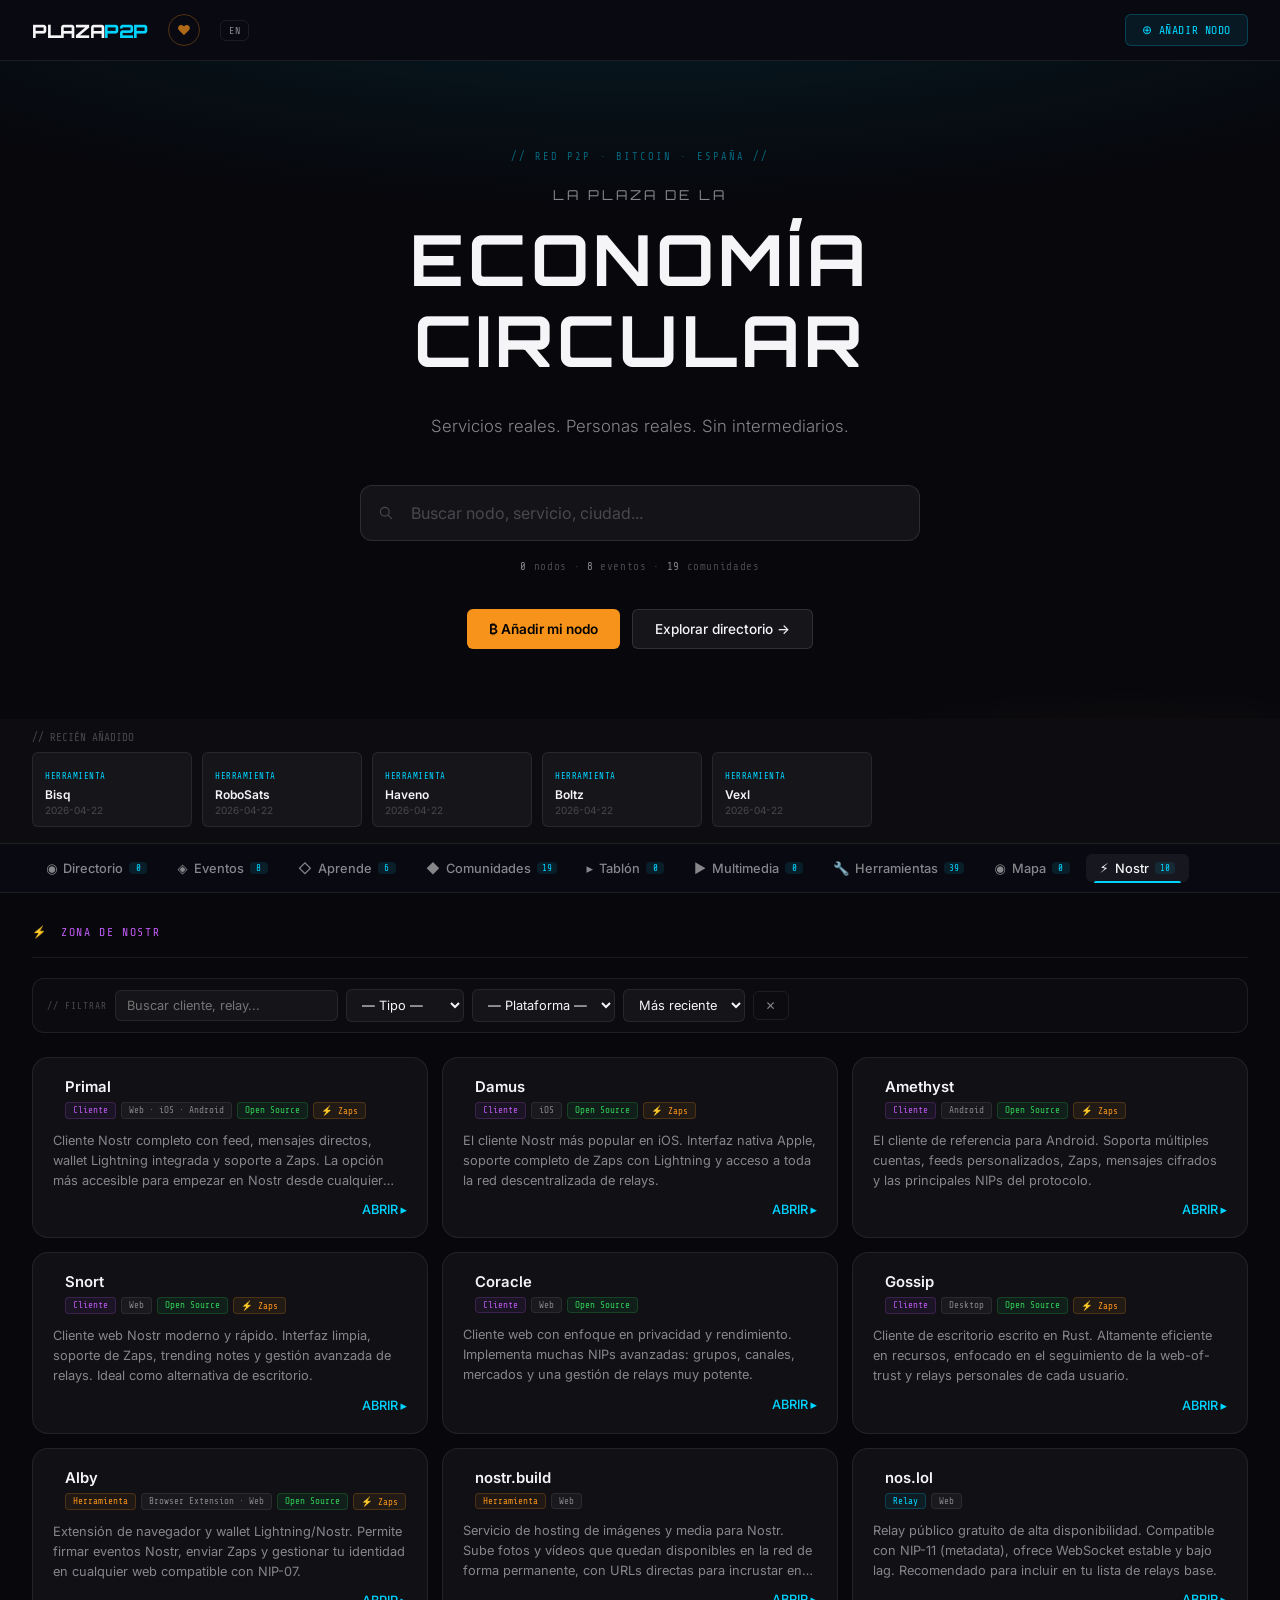
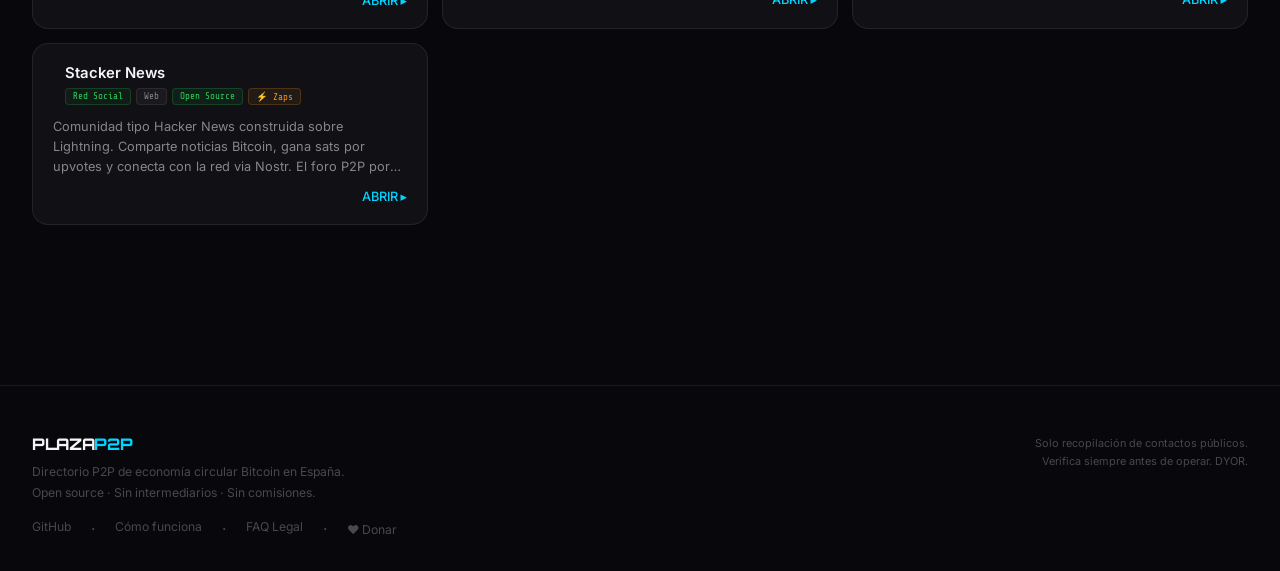
==== index.html @ 878a332d "Initial commit" ====
﻿<!DOCTYPE html>
<html lang="es">
<head>
  <meta charset="UTF-8">
  <meta name="viewport" content="width=device-width, initial-scale=1.0">
  <title>PlazaP2P — Directorio de Economía Circular Bitcoin</title>
  <meta name="description" content="PlazaP2P: directorio P2P de negocios, servicios y comunidades que practican economía circular con Bitcoin. España. Sin intermediarios, sin comisiones.">
  <meta property="og:title" content="PlazaP2P — Economía Circular Bitcoin">
  <meta property="og:description" content="Directorio P2P de servicios y negocios que aceptan Bitcoin. Únete a la red.">
  <meta name="theme-color" content="#00d4ff">
  <link rel="preconnect" href="https://fonts.googleapis.com">
  <link rel="preconnect" href="https://fonts.gstatic.com" crossorigin>
  <link href="https://fonts.googleapis.com/css2?family=Orbitron:wght@400;700;800&family=Inter:ital,wght@0,300;0,400;0,500;0,600;1,400&family=Share+Tech+Mono&display=swap" rel="stylesheet">
  <link rel="stylesheet" href="css/style.css">
  <link rel="alternate" type="application/rss+xml" title="PlazaP2P RSS" href="/feed.xml">
  <link rel="stylesheet" href="https://unpkg.com/leaflet@1.9.4/dist/leaflet.css" integrity="sha256-p4NxAoJBhIIN+hmNHrzRCf9tD/miZyoHS5obTRR9BMY=" crossorigin="">
</head>
<body>

<!-- ══ HEADER ══════════════════════════════════════════════ -->
<header>
  <div class="header-inner">
    <div class="logo-block">
      <div class="logo-title">PLAZA<span class="accent">P2P</span></div>
      <div class="logo-sub">Economía Circular · Bitcoin · Sin Intermediarios</div>
    </div>
    <button class="btn-donar" onclick="openDonarModal()" title="Apoyar el proyecto">♥</button>
    <button class="btn-lang" id="lang-toggle" onclick="toggleLang()" title="Cambiar idioma / Switch language">EN</button>
    <a class="btn-alta" style="margin-left:auto"
       href="submit.html"
       target="_blank" rel="noopener">
      <span data-i18n="btn.addnode">⊕ AÑADIR NODO</span>
    </a>
  </div>
</header>

<!-- ══ HERO ════════════════════════════════════════════════ -->
<div class="hero-wrap">
  <div class="hero">
    <div class="hero-eyebrow" data-i18n="hero.eyebrow">// RED P2P · BITCOIN · ESPAÑA //</div>
    <h1 class="hero-title">
      <span class="hero-lead" data-i18n="hero.lead">La plaza de la</span>
      <span class="hero-main" data-i18n="hero.main">economía circular</span>
    </h1>
    <p class="hero-sub" data-i18n="hero.sub">
      Servicios reales. Personas reales. Sin intermediarios.
    </p>

    <div class="hero-search-wrap">
      <svg class="hero-search-icon" viewBox="0 0 20 20" fill="none" xmlns="http://www.w3.org/2000/svg">
        <circle cx="8.5" cy="8.5" r="5.5" stroke="currentColor" stroke-width="1.5"/>
        <path d="M13 13L17 17" stroke="currentColor" stroke-width="1.5" stroke-linecap="round"/>
      </svg>
      <input
        id="hero-search"
        class="hero-search"
        type="text"
        placeholder="Buscar nodo, servicio, ciudad..."
        autocomplete="off"
      >
    </div>

    <div class="hero-stats" id="hero-stats">
      <span class="hs-val" id="stat-nodos">—</span> nodos ·
      <span class="hs-val" id="stat-eventos">—</span> eventos ·
      <span class="hs-val" id="stat-paises">—</span> comunidades
    </div>

    <div class="hero-actions">
      <a class="btn-primary"
         href="submit.html"
         target="_blank" rel="noopener">
        ₿ Añadir mi nodo
      </a>
      <button class="btn-secondary" onclick="scrollToNav()">
        Explorar directorio →
      </button>
    </div>
  </div>
</div>

<!-- ══ DESTACADOS STRIP ═══════════════════════════════════ -->
<div class="destacados-strip" id="destacados-strip" style="display:none">
  <div class="container">
    <div class="destacados-label">★ SELECCIÓN DEL MANTENEDOR</div>
    <div class="destacados-row" id="destacados-row"></div>
  </div>
</div>

<!-- ══ RECIÉN AÑADIDO ════════════════════════════════════ -->
<div class="recientes-strip" id="recientes-strip" style="display:none">
  <div class="container">
    <div class="recientes-label">// RECIÉN AÑADIDO</div>
    <div class="recientes-row" id="recientes-row"></div>
  </div>
</div>

<!-- ══ NAV ═════════════════════════════════════════════════ -->
<nav class="main-nav" id="main-nav">
  <div class="nav-inner">
    <button class="nav-tab active" data-tab="directorio">
      <span class="tab-icon">◉</span><span data-i18n="nav.directorio">Directorio</span>
      <span class="tab-count" data-count-for="directorio">0</span>
    </button>
    <button class="nav-tab" data-tab="eventos">
      <span class="tab-icon">◈</span><span data-i18n="nav.eventos">Eventos</span>
      <span class="tab-count" data-count-for="eventos">0</span>
    </button>
    <button class="nav-tab" data-tab="aprende">
      <span class="tab-icon">◇</span><span data-i18n="nav.aprende">Aprende</span>
      <span class="tab-count" data-count-for="aprende">0</span>
    </button>
    <button class="nav-tab" data-tab="comunidades">
      <span class="tab-icon">◆</span><span data-i18n="nav.comunidades">Comunidades</span>
      <span class="tab-count" data-count-for="comunidades">0</span>
    </button>
    <button class="nav-tab" data-tab="anuncios">
      <span class="tab-icon">▸</span><span data-i18n="nav.anuncios">Tablón</span>
      <span class="tab-count" data-count-for="anuncios">0</span>
    </button>
    <button class="nav-tab" data-tab="multimedia">
      <span class="tab-icon">▶</span><span data-i18n="nav.multimedia">Multimedia</span>
      <span class="tab-count" data-count-for="multimedia">0</span>
    </button>
    <button class="nav-tab" data-tab="herramientas">
      <span class="tab-icon">🔧</span><span data-i18n="nav.herramientas">Herramientas</span>
      <span class="tab-count" data-count-for="herramientas">0</span>
    </button>
    <button class="nav-tab" data-tab="mapa">
      <span class="tab-icon">◉</span><span data-i18n="nav.mapa">Mapa</span>
      <span class="tab-count" data-count-for="mapa">0</span>
    </button>
    <button class="nav-tab" data-tab="nostr">
      <span class="tab-icon">⚡</span><span data-i18n="nav.nostr">Nostr</span>
      <span class="tab-count" data-count-for="nostr">0</span>
    </button>
  </div>
</nav>

<!-- ══ MAIN ═════════════════════════════════════════════════ -->
<main class="container">

  <!-- ─── DIRECTORIO ─── -->
  <div class="section-panel active" id="panel-directorio">
    <div class="section-header">
      <h2 class="section-title text-cyan"><span class="icon">◉</span> Directorio de Nodos</h2>
      <a class="btn-alta" href="submit.html" target="_blank" rel="noopener">⊕ AÑADIR NODO</a>
    </div>
    <div class="filters-bar">
      <span class="filter-label">// FILTRAR</span>
      <input class="filter-input" data-filter="search" type="text" placeholder="Buscar por nombre, servicio, tag...">
      <select class="filter-select" data-filter="pais">
        <option value="">— País —</option>
        <option>España</option><option>México</option><option>Argentina</option>
        <option>Colombia</option><option>Venezuela</option><option>Chile</option>
        <option value="online">Solo Online</option>
      </select>
      <select class="filter-select" data-filter="categoria">
        <option value="">— Categoría —</option>
        <option value="tech">Tech</option><option value="diseño">Diseño</option>
        <option value="legal">Legal</option><option value="salud">Salud</option>
        <option value="educacion">Educación</option><option value="alimentacion">Alimentación</option>
        <option value="arte">Arte</option><option value="finanzas">Finanzas</option>
        <option value="construccion">Construcción</option><option value="logistica">Logística</option>
        <option value="hosteleria">Hostelería</option><option value="marketing">Marketing</option>
      </select>
      <select class="filter-select" data-filter="tipo">
        <option value="">— Tipo —</option>
        <option value="ofrezco">Ofrezco</option>
        <option value="busco">Busco</option>
        <option value="ambos">Ambos</option>
      </select>
      <select class="filter-select" data-filter="crypto">
        <option value="">— Forma de pago —</option>
        <option value="bitcoin">Bitcoin</option><option value="lightning">Lightning</option>
        <option value="ethereum">Ethereum</option><option value="usdt">USDT</option>
        <option value="monero">Monero</option><option value="trueque">Trueque</option>
      </select>
      <select class="filter-select" data-filter="nostr">
        <option value="">— Nostr —</option>
        <option value="si">Solo con Nostr</option>
      </select>
      <select class="filter-select" data-filter="orden">
        <option value="reciente">Más reciente</option>
        <option value="az">A → Z</option>
        <option value="za">Z → A</option>
      </select>
      <button class="btn-clear-filters">✕</button>
    </div>
    <div class="cards-grid" id="nodos-grid"></div>
  </div>

  <!-- ─── EVENTOS ─── -->
  <div class="section-panel" id="panel-eventos">
    <div class="section-header">
      <h2 class="section-title text-magenta"><span class="icon">📅</span> Eventos</h2>
      <a class="btn-alta" href="submit.html" target="_blank" rel="noopener">⊕ PUBLICAR EVENTO</a>
    </div>
    <div class="filters-bar">
      <span class="filter-label">// FILTRAR</span>
      <input class="filter-input" data-filter="search" type="text" placeholder="Buscar evento...">
      <select class="filter-select" data-filter="pais">
        <option value="">— País —</option>
        <option>España</option><option>México</option><option>Argentina</option>
        <option value="internacional">Internacional</option><option value="online">Online</option>
      </select>
      <select class="filter-select" data-filter="tipo">
        <option value="">— Tipo —</option>
        <option value="meetup">Meetup</option><option value="taller">Taller</option>
        <option value="conferencia">Conferencia</option><option value="hackathon">Hackathon</option>
        <option value="online">Online</option>
      </select>
      <select class="filter-select" data-filter="orden">
        <option value="reciente">Más reciente</option>
        <option value="az">A → Z</option>
        <option value="za">Z → A</option>
      </select>
      <button class="btn-clear-filters">✕</button>
    </div>
    <div class="cards-grid" id="eventos-grid"></div>
  </div>

  <!-- ─── APRENDE ─── -->
  <div class="section-panel" id="panel-aprende">
    <div class="section-header">
      <h2 class="section-title text-yellow"><span class="icon">📚</span> Zona de Aprendizaje</h2>
      <a class="btn-alta" href="submit.html" target="_blank" rel="noopener">⊕ PROPONER RECURSO</a>
    </div>
    <div class="filters-bar">
      <span class="filter-label">// FILTRAR</span>
      <input class="filter-input" data-filter="search" type="text" placeholder="Buscar guía o recurso...">
      <select class="filter-select" data-filter="nivel">
        <option value="">— Nivel —</option>
        <option value="principiante">Principiante</option>
        <option value="intermedio">Intermedio</option>
        <option value="avanzado">Avanzado</option>
      </select>
      <select class="filter-select" data-filter="categoria">
        <option value="">— Categoría —</option>
        <option value="bitcoin — fundamentos">Bitcoin · Fundamentos</option>
        <option value="bitcoin — técnico">Bitcoin · Técnico</option>
        <option value="economia circular">Economía circular</option>
        <option value="privacidad">Privacidad</option>
        <option value="economía">Economía</option>
        <option value="legal">Legal / Fiscal</option>
        <option value="herramientas">Herramientas</option>
      </select>
      <select class="filter-select" data-filter="idioma">
        <option value="">— Idioma —</option>
        <option value="español">Español</option>
        <option value="english">English</option>
      </select>
      <select class="filter-select" data-filter="orden">
        <option value="reciente">Más reciente</option>
        <option value="az">A → Z</option>
        <option value="za">Z → A</option>
      </select>
      <button class="btn-clear-filters">✕</button>
    </div>
    <div class="cards-grid" id="guias-grid"></div>
  </div>

  <!-- ─── COMUNIDADES ─── -->
  <div class="section-panel" id="panel-comunidades">
    <div class="section-header">
      <h2 class="section-title text-green"><span class="icon">🤝</span> Comunidades Colaboradoras</h2>
      <a class="btn-alta" href="submit.html" target="_blank" rel="noopener">⊕ AÑADIR COMUNIDAD</a>
    </div>
    <div class="filters-bar">
      <span class="filter-label">// FILTRAR</span>
      <input class="filter-input" data-filter="search" type="text" placeholder="Buscar comunidad...">
      <select class="filter-select" data-filter="pais">
        <option value="">— País —</option>
        <option>España</option><option>México</option><option>Argentina</option>
        <option value="latinoamérica">Latinoamérica</option>
        <option value="internacional">Internacional</option>
      </select>
      <select class="filter-select" data-filter="plataforma">
        <option value="">— Plataforma —</option>
        <option>Telegram</option><option>Discord</option>
        <option>Nostr</option><option>Matrix</option><option value="web">Web</option>
      </select>
      <select class="filter-select" data-filter="orden">
        <option value="reciente">Más reciente</option>
        <option value="az">A → Z</option>
        <option value="za">Z → A</option>
      </select>
      <button class="btn-clear-filters">✕</button>
    </div>
    <div class="cards-grid" id="comunidades-grid"></div>
  </div>

  <!-- ─── ANUNCIOS ─── -->
  <div class="section-panel" id="panel-anuncios">
    <div class="section-header">
      <h2 class="section-title" style="color:var(--orange)"><span class="icon">📢</span> Tablón de Anuncios</h2>
      <a class="btn-alta" href="submit.html" target="_blank" rel="noopener">⊕ PUBLICAR ANUNCIO</a>
    </div>
    <div class="filters-bar">
      <span class="filter-label">// FILTRAR</span>
      <input class="filter-input" data-filter="search" type="text" placeholder="Buscar anuncio...">
      <select class="filter-select" data-filter="tipo">
        <option value="">— Tipo —</option>
        <option value="busco colaborador">Busco colaborador</option>
        <option value="ofrezco trabajo">Ofrezco trabajo</option>
        <option value="vendo">Vendo</option><option value="compro">Compro</option>
        <option value="intercambio">Intercambio</option>
        <option value="donación">Donación</option>
      </select>
      <select class="filter-select" data-filter="orden">
        <option value="reciente">Más reciente</option>
        <option value="az">A → Z</option>
        <option value="za">Z → A</option>
      </select>
      <button class="btn-clear-filters">✕</button>
    </div>
    <div class="cards-grid" id="anuncios-grid"></div>
  </div>

  <!-- ─── MULTIMEDIA ─── -->
  <div class="section-panel" id="panel-multimedia">
    <div class="section-header">
      <h2 class="section-title text-magenta"><span class="icon">▶</span> Multimedia</h2>
      <a class="btn-alta" href="submit.html" target="_blank" rel="noopener">⊕ AÑADIR</a>
    </div>
    <div class="filters-bar">
      <span class="filter-label">// FILTRAR</span>
      <input class="filter-input" data-filter="search" type="text" placeholder="Buscar canal, podcast...">
      <select class="filter-select" data-filter="tipo">
        <option value="">— Tipo —</option>
        <option value="youtube">YouTube</option>
        <option value="podcast">Podcast</option>
        <option value="newsletter">Newsletter</option>
        <option value="blog">Blog</option>
        <option value="livestream">Livestream</option>
      </select>
      <select class="filter-select" data-filter="idioma">
        <option value="">— Idioma —</option>
        <option value="español">Español</option>
        <option value="english">English</option>
      </select>
      <select class="filter-select" data-filter="orden">
        <option value="reciente">Más reciente</option>
        <option value="az">A → Z</option>
        <option value="za">Z → A</option>
      </select>
      <button class="btn-clear-filters">✕</button>
    </div>
    <div class="cards-grid" id="multimedia-grid"></div>
  </div>

  <!-- ─── HERRAMIENTAS ─── -->
  <div class="section-panel" id="panel-herramientas">
    <div class="section-header">
      <h2 class="section-title text-cyan"><span class="icon">🔧</span> Herramientas</h2>
      <a class="btn-alta" href="submit.html" target="_blank" rel="noopener">⊕ AÑADIR</a>
    </div>
    <div class="filters-bar">
      <span class="filter-label">// FILTRAR</span>
      <input class="filter-input" data-filter="search" type="text" placeholder="Buscar herramienta...">
      <select class="filter-select" data-filter="tipo">
        <option value="">— Categoría —</option>
        <option value="Exchange">Exchange</option>
        <option value="Aggregator">Aggregator</option>
        <option value="P2P">P2P</option>
        <option value="Indie exchange">Indie Exchange</option>
        <option value="DEX">DEX</option>
        <option value="ATM">ATM</option>
        <option value="Marketplace">Marketplace</option>
        <option value="Shopping">Shopping</option>
        <option value="Tool">Tool</option>
        <option value="OS &amp; Live USB">OS &amp; Live USB</option>
        <option value="Encryption">Encryption</option>
        <option value="Browser">Browser</option>
        <option value="Password Manager">Password Manager</option>
        <option value="Messaging">Messaging</option>
        <option value="VPN">VPN</option>
        <option value="Hosting">Hosting</option>
        <option value="VPS">VPS</option>
        <option value="Domains">Domains</option>
        <option value="Email">Email</option>
        <option value="Email alias">Email Alias</option>
        <option value="SMS">SMS</option>
        <option value="e-SIM">e-SIM</option>
        <option value="Cards">Cards</option>
        <option value="Gift cards">Gift Cards</option>
        <option value="AI">AI</option>
        <option value="Proxy store">Proxy Store</option>
        <option value="Utilities">Utilities</option>
        <option value="Other services">Other Services</option>
      </select>
      <select class="filter-select" data-filter="orden">
        <option value="az">A → Z</option>
        <option value="reciente">Más reciente</option>
      </select>
      <button class="btn-clear-filters">✕</button>
    </div>
    <div id="herramientas-grid"></div>
  </div>

  <!-- ─── NOSTR ─── -->
  <div class="section-panel" id="panel-nostr">
    <div class="section-header">
      <h2 class="section-title" style="color:#bf5af2"><span class="icon">⚡</span> Zona de Nostr</h2>
    </div>
    <div class="filters-bar">
      <span class="filter-label">// FILTRAR</span>
      <input class="filter-input" data-filter="search" type="text" placeholder="Buscar cliente, relay...">
      <select class="filter-select" data-filter="tipo">
        <option value="">— Tipo —</option>
        <option value="cliente">Cliente</option>
        <option value="relay">Relay</option>
        <option value="herramienta">Herramienta</option>
        <option value="red social">Red Social</option>
      </select>
      <select class="filter-select" data-filter="plataforma">
        <option value="">— Plataforma —</option>
        <option value="web">Web</option>
        <option value="ios">iOS</option>
        <option value="android">Android</option>
        <option value="desktop">Desktop</option>
        <option value="extension">Extension</option>
      </select>
      <select class="filter-select" data-filter="orden">
        <option value="reciente">Más reciente</option>
        <option value="az">A → Z</option>
      </select>
      <button class="btn-clear-filters">✕</button>
    </div>
    <div class="cards-grid" id="nostr-grid"></div>
  </div>

  <!-- ─── MAPA ─── -->
  <div class="section-panel" id="panel-mapa">
    <div class="section-header">
      <h2 class="section-title text-cyan"><span class="icon">◉</span> Mapa de Nodos</h2>
    </div>
    <div id="mapa-leaflet" style="height:480px;border:1px solid var(--border);border-radius:6px"></div>
    <p style="font-size:11px;color:var(--t-3);margin-top:8px">Solo se muestran nodos con ciudad reconocida · © OpenStreetMap contributors</p>
  </div>

  <!-- ─── CÓMO UNIRSE ─── -->
  <div class="section-panel" id="panel-como">
    <div class="section-header">
      <h2 class="section-title text-cyan"><span class="icon">⊕</span> Cómo unirse al directorio</h2>
    </div>

    <div class="how-section">
      <div class="steps-grid">
        <div class="step-item">
          <div class="step-num">01</div>
          <div class="step-title">Elige tu plantilla</div>
          <p class="step-desc">Tenemos plantillas para negocios, eventos, guías, comunidades y anuncios. Cada una con los campos exactos que necesitas.</p>
        </div>
        <div class="step-item">
          <div class="step-num">02</div>
          <div class="step-title">Rellena el Issue</div>
          <p class="step-desc">GitHub muestra el formulario visual. No necesitas saber programar. Solo rellena los campos y envía. Necesitas cuenta GitHub (gratis).</p>
        </div>
        <div class="step-item">
          <div class="step-num">03</div>
          <div class="step-title">Revisión humana</div>
          <p class="step-desc">Un maintainer verifica que la información es correcta y no contiene contenido prohibido. El proceso dura 24-48 horas.</p>
        </div>
        <div class="step-item">
          <div class="step-num">04</div>
          <div class="step-title">Publicado automáticamente</div>
          <p class="step-desc">Al aprobar, un robot actualiza el directorio sin intervención manual. Tu nodo aparece en segundos y recibes confirmación.</p>
        </div>
      </div>

      <div class="action-row">
        <a class="btn-primary" href="submit.html" target="_blank" rel="noopener">◉ AÑADIR NEGOCIO / SERVICIO</a>
        <a class="btn-secondary" href="submit.html" target="_blank" rel="noopener">📅 PUBLICAR EVENTO</a>
        <a class="btn-secondary" href="submit.html" target="_blank" rel="noopener">📚 PROPONER GUÍA</a>
        <a class="btn-secondary" href="submit.html" target="_blank" rel="noopener">🤝 AÑADIR COMUNIDAD</a>
        <a class="btn-secondary" href="submit.html" target="_blank" rel="noopener">📢 PUBLICAR ANUNCIO</a>
      </div>
    </div>

    <!-- Actualizar / eliminar -->
    <div class="info-box" style="margin-top:20px">
      <div class="info-box-title">¿Quieres actualizar o eliminar tu nodo?</div>
      <p>Abre un Issue con el título <code>[ACTUALIZAR] Tu nombre</code> o <code>[ELIMINAR] Tu nombre</code> indicando qué cambios quieres hacer. El maintainer lo procesa en 24-48h.</p>
    </div>
  </div>

  <!-- ─── FAQ LEGAL ─── -->
  <div class="section-panel" id="panel-faq">
    <div class="section-header">
      <h2 class="section-title text-magenta"><span class="icon">⁉</span> Preguntas Frecuentes y Aviso Legal</h2>
    </div>

    <!-- AVISO DESTACADO -->
    <div class="legal-banner">
      <div class="legal-banner-icon">⚠</div>
      <div>
        <strong>PlazaP2P es únicamente un directorio de contactos.</strong><br>
        No somos intermediarios, no gestionamos pagos, no verificamos identidades y no garantizamos ninguna transacción. Cualquier acuerdo entre partes es responsabilidad exclusiva de dichas partes.
      </div>
    </div>

    <div class="faq-grid">

      <!-- BLOQUE: Qué es -->
      <div class="faq-block">
        <div class="faq-block-title text-cyan">// ¿QUÉ ES PLAZAP2P?</div>

        <div class="faq-item">
          <div class="faq-q">¿Qué es PlazaP2P?</div>
          <div class="faq-a">PlazaP2P es un directorio público de personas, negocios y servicios que practican la economía circular con Bitcoin. Funciona como unas "páginas amarillas" descentralizadas: conecta a quienes aceptan Bitcoin, Lightning Network o hacen trueque directo.</div>
        </div>

        <div class="faq-item">
          <div class="faq-q">¿Es una empresa o plataforma de pagos?</div>
          <div class="faq-a">No. PlazaP2P no es una empresa, no procesa pagos, no custodia fondos, no actúa como intermediario y no tiene personalidad jurídica. Es un archivo de datos públicos alojado en GitHub Pages. No existe relación comercial entre PlazaP2P y los listados del directorio.</div>
        </div>

        <div class="faq-item">
          <div class="faq-q">¿Quién mantiene el proyecto?</div>
          <div class="faq-a">PlazaP2P es un proyecto open source sin propietario personal. El código y los datos son públicos, alojados en GitHub y auditables por cualquiera. Cualquier persona puede contribuir mediante Pull Request.</div>
        </div>

        <div class="faq-item">
          <div class="faq-q">¿Es gratuito?</div>
          <div class="faq-a">Sí, completamente gratuito. Ni el directorio cobra comisión ni cuota. Los costes de hosting son cero (GitHub Pages). No hay modelo de negocio ni publicidad. El proyecto se sostiene por voluntad de la comunidad. Se aceptan donaciones en Bitcoin/Lightning voluntarias.</div>
        </div>
      </div>

      <!-- BLOQUE: Contenido prohibido -->
      <div class="faq-block">
        <div class="faq-block-title" style="color:var(--magenta)">// CONTENIDO PROHIBIDO</div>

        <div class="faq-item">
          <div class="faq-q">¿Qué tipo de contenido no se permite?</div>
          <div class="faq-a">
            Se rechazará y eliminará cualquier listado que incluya o promueva:
            <ul class="faq-list">
              <li>Actividades ilegales de cualquier tipo (tráfico de sustancias, armas, personas, etc.)</li>
              <li>Estafas, esquemas Ponzi o promesas de rentabilidad garantizada</li>
              <li>Contenido sexual, violento o que afecte a menores</li>
              <li>Suplantación de identidad o datos falsos deliberados</li>
              <li>Spam, publicidad encubierta o entradas duplicadas masivas</li>
              <li>Cualquier actividad contraria a la legislación vigente en el país del listado</li>
              <li>Servicios de mezclado (mixing) o lavado de activos</li>
              <li>Mercados negros o actividades en la dark web</li>
            </ul>
            Los infractores serán bloqueados permanentemente y el Issue reportado a GitHub.
          </div>
        </div>

        <div class="faq-item">
          <div class="faq-q">¿Está prohibido el trading o la inversión?</div>
          <div class="faq-a">No está prohibido listar servicios legales de consultoría financiera o de trading, siempre que el proveedor cumpla la normativa aplicable en su jurisdicción. PlazaP2P no valida licencias ni habilitaciones profesionales. El usuario debe verificar por su cuenta.</div>
        </div>

        <div class="faq-item">
          <div class="faq-q">¿Se permiten exchanges o servicios de compra-venta de Bitcoin?</div>
          <div class="faq-a">Se permiten exchanges P2P (persona a persona) legales. No se permiten servicios que operen deliberadamente para eludir controles regulatorios. El maintainer evalúa caso a caso.</div>
        </div>
      </div>

      <!-- BLOQUE: Responsabilidad -->
      <div class="faq-block">
        <div class="faq-block-title" style="color:var(--yellow)">// EXCLUSIÓN DE RESPONSABILIDAD</div>

        <div class="faq-item">
          <div class="faq-q">¿PlazaP2P garantiza los servicios listados?</div>
          <div class="faq-a"><strong>No.</strong> PlazaP2P es exclusivamente un directorio de contactos. No verificamos la identidad de los listados, no comprobamos licencias profesionales, no auditamos la calidad de los servicios y no intervenimos en ningún acuerdo o transacción entre partes. Haz siempre tu propia investigación antes de contratar cualquier servicio (DYOR).</div>
        </div>

        <div class="faq-item">
          <div class="faq-q">¿Qué hago si me estafan a través de un contacto del directorio?</div>
          <div class="faq-a">PlazaP2P no tiene capacidad legal ni técnica para resolver disputas o recuperar fondos. Si has sido víctima de una estafa, debes contactar con las autoridades policiales de tu país. Puedes reportar el listado problemático abriendo un Issue con la etiqueta <code>[REPORTE]</code> para que sea eliminado del directorio.</div>
        </div>

        <div class="faq-item">
          <div class="faq-q">¿Los datos del directorio son verídicos?</div>
          <div class="faq-a">Los datos provienen de las propias personas o negocios que se han registrado. El maintainer hace una revisión básica de coherencia, pero no puede verificar en profundidad cada entrada. Cualquier información del directorio puede estar desactualizada o ser inexacta. Verifica siempre antes de hacer negocios.</div>
        </div>

        <div class="faq-item">
          <div class="faq-q">¿PlazaP2P es responsable del contenido de los sitios enlazados?</div>
          <div class="faq-a">No. Los enlaces a webs externas no implican ningún tipo de respaldo, verificación ni responsabilidad por parte de PlazaP2P. El contenido de esos sitios puede cambiar sin previo aviso.</div>
        </div>
      </div>

      <!-- BLOQUE: Seguridad en meetups -->
      <div class="faq-block">
        <div class="faq-block-title" style="color:var(--orange)">// SEGURIDAD EN MEETUPS Y EVENTOS</div>

        <div class="faq-item">
          <div class="faq-q">¿Es seguro asistir a los meetups del directorio?</div>
          <div class="faq-a">Los eventos listados son organizados por comunidades independientes. PlazaP2P no organiza ni avala ningún evento. Antes de asistir, <strong>verifica la reputación del organizador</strong>: historial en Telegram, actividad pública, referencias de otros asistentes. El principio fundamental es <em>Don't trust, verify</em>.</div>
        </div>

        <div class="faq-item">
          <div class="faq-q">¿Qué precauciones debo tomar en persona?</div>
          <div class="faq-a">
            Recomendaciones básicas de seguridad operacional (OpSec):
            <ul class="faq-list">
              <li><strong>No reveles cuántos BTC tienes</strong> — ni en meetups, ni en chats públicos del evento</li>
              <li><strong>Separa identidades</strong> — evita vincular tu perfil online con tu presencia física si valoras la privacidad</li>
              <li><strong>No compartas tu dirección</strong> ni ubicación habitual con desconocidos</li>
              <li><strong>Discreción en temas sensibles</strong> — carteras, montos, custodias</li>
              <li><strong>Confía en tus instintos</strong> — si algo no parece bien, no te quedes</li>
              <li>Informa a alguien de confianza si vas solo a un primer evento</li>
            </ul>
          </div>
        </div>

        <div class="faq-item">
          <div class="faq-q">¿Cómo funciona la "doble identidad" en encuentros F2F?</div>
          <div class="faq-a">
            En entornos Bitcoin es habitual y completamente legítimo usar un alias o seudónimo en los meetups, especialmente cuando no conoces a los organizadores o asistentes. Esto protege tu identidad real y reduce riesgos:
            <ul class="faq-list">
              <li>Usa un alias diferente al de tus redes sociales habituales</li>
              <li>Crea una cuenta de Telegram o Nostr exclusiva para eventos si lo consideras necesario</li>
              <li>No vinculen tu wallet pública con tu nombre real en conversaciones de grupo</li>
              <li>Puedes presentarte con un alias y construir reputación progresivamente a medida que conoces a la comunidad</li>
              <li>Si alguien te presiona para que reveles tu identidad real, es una señal de alerta</li>
            </ul>
            La privacidad no es desconfianza — es prudencia básica en cualquier entorno donde se habla de dinero.
          </div>
        </div>

        <div class="faq-item">
          <div class="faq-q">¿Qué riesgo tiene acudir a eventos de comunidades poco conocidas?</div>
          <div class="faq-a">
            Los eventos de comunidades nuevas o sin historial verificable tienen un nivel de riesgo mayor. Antes de asistir a un evento de reputación desconocida:
            <ul class="faq-list">
              <li>Busca referencias en Telegram, Twitter/X o Nostr sobre el organizador</li>
              <li>Comprueba si la comunidad tiene historial de eventos previos y opiniones de asistentes</li>
              <li>Desconfía de eventos que prometan rentabilidades, airdrops o "inversiones exclusivas"</li>
              <li>Los eventos legítimos no necesitan que lleves fondos, wallets desbloqueadas ni dispositivos con acceso a tus BTC</li>
              <li>Si el evento es de pago y la comunidad no tiene historial, investiga antes de pagar</li>
              <li>Valora ir acompañado la primera vez a un lugar desconocido</li>
            </ul>
            <strong>Infórmate bien antes de asistir. La comunidad Bitcoin española es amplia y generalmente de confianza — pero como en cualquier espacio, existe el oportunismo.</strong>
          </div>
        </div>

        <div class="faq-item">
          <div class="faq-q">¿Qué hago si detecto una amenaza o comportamiento sospechoso?</div>
          <div class="faq-a">Reporta el evento o comunidad abriendo un Issue con la etiqueta <code>[REPORTE]</code>. Si la amenaza es grave (extorsión, amenazas físicas), contacta directamente con las autoridades policiales. PlazaP2P eliminará cualquier listado reportado con evidencia de actividad maliciosa.</div>
        </div>

        <div class="faq-item">
          <div class="faq-q">¿PlazaP2P es responsable de lo que ocurra en los meetups?</div>
          <div class="faq-a"><strong>No.</strong> Los eventos son organizados de forma completamente independiente por las comunidades. PlazaP2P solo lista la información pública. Los autores, colaboradores y mantenedores del proyecto no se hacen responsables de ningún incidente derivado de la asistencia a eventos del directorio.</div>
        </div>
      </div>

      <!-- BLOQUE: Privacidad y datos -->
      <div class="faq-block">
        <div class="faq-block-title" style="color:var(--green)">// PRIVACIDAD Y DATOS</div>

        <div class="faq-item">
          <div class="faq-q">¿Qué datos se almacenan?</div>
          <div class="faq-a">Solo los datos que tú mismo proporcionas al rellenar el formulario de alta (Issue de GitHub). Estos datos son públicos en el repositorio de GitHub y en el directorio web. No almacenamos datos de navegación, cookies de seguimiento ni información personal adicional.</div>
        </div>

        <div class="faq-item">
          <div class="faq-q">¿Puedo eliminar mis datos?</div>
          <div class="faq-a">Sí. Abre un Issue con el título <code>[ELIMINAR] Tu nombre</code> desde la misma cuenta GitHub con la que te registraste, o incluye algún dato verificable. El maintainer eliminará tu entrada del JSON en 24-48h y los cambios se publicarán automáticamente.</div>
        </div>

        <div class="faq-item">
          <div class="faq-q">¿Usáis cookies o rastreadores?</div>
          <div class="faq-a">No. La web es 100% estática (HTML, CSS y JavaScript puro). No hay backend, no hay base de datos de usuarios, no hay cookies propias, no hay analytics de terceros. Los únicos datos que fluyen son los del repositorio público de GitHub.</div>
        </div>

        <div class="faq-item">
          <div class="faq-q">¿Cumple con el GDPR?</div>
          <div class="faq-a">Los datos que aparecen en el directorio son los que cada persona ha decidido hacer públicos voluntariamente. Al enviar tu información mediante el formulario de GitHub, aceptas que sea pública. Puedes solicitar la eliminación en cualquier momento como se indica arriba.</div>
        </div>
      </div>

      <!-- BLOQUE: Donaciones -->
      <div class="faq-block faq-block-donar">
        <div class="faq-block-title" style="color:var(--btc)">// ♥ APOYAR EL PROYECTO</div>

        <div class="faq-item">
          <div class="faq-q">¿Cómo puedo apoyar económicamente el proyecto?</div>
          <div class="faq-a">PlazaP2P es gratuito, sin publicidad y open source. Si te resulta útil, puedes apoyar su mantenimiento con una donación voluntaria en Bitcoin o Lightning Network. No hay mínimo ni obligación.</div>
        </div>

        <div class="donation-addresses" id="faq-donation-addresses">
          <!-- Populated by JS from data/mantenimiento.json -->
        </div>

        <button class="btn-donar-full" onclick="openDonarModal()">♥ Ver direcciones de donación</button>
      </div>

      <!-- BLOQUE: Uso y filosofía -->
      <div class="faq-block">
        <div class="faq-block-title text-cyan">// USO Y FILOSOFÍA</div>

        <div class="faq-item">
          <div class="faq-q">¿Por qué Bitcoin y economía circular?</div>
          <div class="faq-a">Bitcoin permite transacciones directas entre personas sin necesidad de bancos o intermediarios. PlazaP2P nace para facilitar una economía circular donde el valor fluye entre personas directamente, usando dinero soberano, resistente a la censura y sin fronteras.</div>
        </div>

        <div class="faq-item">
          <div class="faq-q">¿Puedo listar un servicio que también acepta euros?</div>
          <div class="faq-a">Sí. El directorio es para quien acepta Bitcoin o hace trueque, pero no excluye que también se acepten euros. Simplemente marca la opción correspondiente en el formulario.</div>
        </div>

        <div class="faq-item">
          <div class="faq-q">¿El proyecto es open source?</div>
          <div class="faq-a">Sí. Todo el código (HTML, CSS, JS, plantillas) es público en GitHub bajo licencia libre. Cualquiera puede hacer fork, mejorar el proyecto o montar su propia versión. Las contribuciones son bienvenidas mediante Pull Request.</div>
        </div>

        <div class="faq-item">
          <div class="faq-q">¿Cómo puedo apoyar el proyecto?</div>
          <div class="faq-a">
            <ul class="faq-list">
              <li>Añadiendo tu nodo o negocio al directorio</li>
              <li>Compartiendo el proyecto con personas afines</li>
              <li>Contribuyendo código o mejoras en GitHub</li>
              <li>Reportando entradas falsas o problemáticas</li>
              <li>Donando en Bitcoin / Lightning al mantenedor</li>
            </ul>
          </div>
        </div>
      </div>

    </div><!-- /faq-grid -->

    <!-- Disclaimer final -->
    <div class="legal-footer-box">
      <div class="legal-footer-title">AVISO LEGAL COMPLETO</div>
      <p>
        PlazaP2P es un directorio público de información proporcionada voluntariamente por terceros.
        Es una iniciativa comunitaria sin personalidad jurídica, sin ánimo de lucro y sin estructura empresarial.
        No es un intermediario financiero, no presta servicios de pago, no custodia activos digitales
        y no está sujeto a ningún tipo de regulación financiera.
      </p>
      <p style="margin-top:10px">
        Los autores, colaboradores, administradores, programadores y patrocinadores del proyecto
        <strong>no se hacen responsables</strong> de ningún daño directo, indirecto, incidental o consecuente
        derivado del uso del directorio, incluyendo pero no limitándose a: pérdidas económicas por transacciones
        con listados del directorio, incidentes derivados de la asistencia a eventos o meetups, revelación
        voluntaria de información personal por parte del usuario, o contenido desactualizado o inexacto.
      </p>
      <p style="margin-top:10px">
        El contenido del directorio puede contener errores, estar desactualizado o ser inexacto.
        <strong>Verifica siempre la información antes de realizar cualquier transacción. DYOR (Do Your Own Research).</strong>
        Ante cualquier duda sobre la legitimidad de un contacto, aplica el principio Bitcoin: <em>Don't trust, verify</em>.
      </p>
      <p style="margin-top:10px">
        Los datos personales que aparecen en el directorio han sido proporcionados y publicados voluntariamente
        por sus titulares. Cualquier persona puede solicitar la eliminación de sus datos abriendo un Issue
        con el título <code>[ELIMINAR]</code>. El proyecto no recopila cookies, no usa analytics y no vende datos.
      </p>
      <p style="margin-top:10px">
        El uso del directorio implica la aceptación de estos términos.
        Última actualización: Abril 2026.
      </p>
    </div>

  </div><!-- /panel-faq -->

</main>

<!-- ══ FOOTER ═══════════════════════════════════════════════ -->
<footer>
  <div class="footer-inner">
    <div>
      <div class="footer-logo">PLAZA<span>P2P</span></div>
      <div class="footer-text">
        Directorio P2P de economía circular Bitcoin en España.<br>
        Open source · Sin intermediarios · Sin comisiones.
      </div>
      <div class="footer-links">
        <a href="YOUR_GITHUB_REPO" target="_blank" rel="noopener">GitHub</a>
        <span class="sep">·</span>
        <a href="YOUR_GITHUB_REPO#cómo-funciona" target="_blank" rel="noopener">Cómo funciona</a>
        <span class="sep">·</span>
        <a href="YOUR_GITHUB_REPO#licencia" target="_blank" rel="noopener">FAQ Legal</a>
        <span class="sep">·</span>
        <button class="footer-btn-link" onclick="openDonarModal()">♥ Donar</button>
      </div>
    </div>
    <div class="footer-disclaimer">
      Solo recopilación de contactos públicos.<br>
      Verifica siempre antes de operar. DYOR.
    </div>
  </div>
</footer>

<!-- ══ MODAL ════════════════════════════════════════════════ -->
<div class="modal-overlay" id="modal-overlay">
  <div class="modal" id="modal-content"></div>
</div>

<!-- ══ MODAL DONAR ══════════════════════════════════════════ -->
<div class="modal-overlay" id="modal-donar-overlay" onclick="if(event.target===this)closeDonarModal()">
  <div class="modal modal-donar" id="modal-donar-content">
    <div class="modal-header">
      <span class="modal-title">♥ Apoyar PlazaP2P</span>
      <button class="modal-close" onclick="closeDonarModal()">✕</button>
    </div>
    <div class="modal-body">
      <p class="donar-mensaje" id="donar-mensaje"></p>

      <div class="donar-addresses" id="donar-addresses">
        <!-- Populated by JS -->
      </div>

      <p class="donar-gracias" id="donar-gracias"></p>
    </div>
  </div>
</div>

<script src="https://unpkg.com/leaflet@1.9.4/dist/leaflet.js" integrity="sha256-20nQCchB9co0qIjJZRGuk2/Z9VM+kNiyxNV/XN/WPeE=" crossorigin=""></script>
<script src="js/app.js"></script>
</body>
</html>
---- css/style.css ----
/* ============================================================
   PLAZAP2P — Premium Dark UI
   Minimal Dark · Bitcoin Native · One Accent
   ============================================================ */

/* ── Variables ─────────────────────────────────────────────── */
:root {
  --bg:        #07070c;
  --bg-2:      #0e0e17;
  --surface:   rgba(255,255,255,0.04);
  --surface-2: rgba(255,255,255,0.07);
  --border:    rgba(255,255,255,0.08);
  --border-act:rgba(0,212,255,0.35);

  --t-1: #f5f5f7;
  --t-2: #86868b;
  --t-3: #48484d;

  --accent:     #00d4ff;
  --accent-dim: #007a99;
  --btc:        #f7931a;

  --c-tech:   #00d4ff;
  --c-design: #bf5af2;
  --c-legal:  #ffd60a;
  --c-health: #30d158;
  --c-food:   #ff9f0a;
  --c-art:    #ff6b81;
  --c-fin:    #64d2ff;
  --c-other:  #86868b;

  --orange:  #ff9f0a;
  --magenta: #bf5af2;
  --yellow:  #ffd60a;
  --green:   #30d158;

  --font-head: 'Orbitron', sans-serif;
  --font-body: 'Inter', system-ui, sans-serif;
  --font-mono: 'Share Tech Mono', monospace;

  --r-sm: 6px;
  --r-md: 12px;
  --r-lg: 16px;
  --r-xl: 20px;

  --ease-spring: cubic-bezier(0.34, 1.56, 0.64, 1);
}

/* ── Reset ──────────────────────────────────────────────────── */
*, *::before, *::after { box-sizing: border-box; margin: 0; padding: 0; }
html { scroll-behavior: smooth; }
body {
  font-family: var(--font-body);
  background: var(--bg);
  color: var(--t-1);
  min-height: 100vh;
  -webkit-font-smoothing: antialiased;
  -moz-osx-font-smoothing: grayscale;
}
a { color: inherit; text-decoration: none; }
img { max-width: 100%; display: block; }
button { cursor: pointer; font-family: inherit; border: none; background: none; }
select, input, textarea { font-family: inherit; }

::-webkit-scrollbar { width: 5px; }
::-webkit-scrollbar-track { background: var(--bg); }
::-webkit-scrollbar-thumb { background: rgba(255,255,255,0.08); border-radius: 3px; }
::-webkit-scrollbar-thumb:hover { background: rgba(255,255,255,0.15); }

/* ── Layout ─────────────────────────────────────────────────── */
.container { max-width: 1280px; margin: 0 auto; padding: 0 32px; }

/* ── Header ─────────────────────────────────────────────────── */
header {
  position: sticky;
  top: 0;
  z-index: 100;
  background: rgba(10,10,18,0.97);
  border-bottom: 1px solid var(--border);
}
.header-inner {
  display: flex;
  align-items: center;
  gap: 20px;
  padding: 0 32px;
  height: 60px;
  max-width: 1280px;
  margin: 0 auto;
}
.logo-block { display: flex; align-items: center; gap: 8px; }
.logo-title {
  font-family: var(--font-head);
  font-size: 1.15rem;
  font-weight: 800;
  letter-spacing: -0.02em;
  color: var(--t-1);
  animation: glitch 12s infinite;
}
.logo-title .accent { color: var(--accent); }
.logo-sub { display: none; }

.header-stats {
  display: flex;
  gap: 24px;
  margin-left: auto;
}
.stat-item { text-align: center; }
.stat-num {
  display: block;
  font-family: var(--font-head);
  font-size: 0.95rem;
  font-weight: 700;
  color: var(--t-1);
}
.stat-label {
  font-family: var(--font-mono);
  font-size: 0.58rem;
  color: var(--t-3);
  letter-spacing: 0.06em;
  text-transform: uppercase;
}

/* ── Buttons ─────────────────────────────────────────────────── */
.btn-primary {
  display: inline-flex;
  align-items: center;
  gap: 8px;
  background: var(--btc);
  color: #000;
  border: none;
  border-radius: var(--r-sm);
  padding: 11px 22px;
  font: 600 0.85rem var(--font-body);
  cursor: pointer;
  transition: opacity 0.2s, transform 0.15s;
  white-space: nowrap;
}
.btn-primary:hover { opacity: 0.88; transform: scale(1.02); }

.btn-secondary {
  display: inline-flex;
  align-items: center;
  gap: 8px;
  background: rgba(255,255,255,0.06);
  border: 1px solid rgba(255,255,255,0.12);
  border-radius: var(--r-sm);
  padding: 11px 22px;
  color: var(--t-1);
  font: 500 0.85rem var(--font-body);
  cursor: pointer;
  transition: background 0.2s, border-color 0.2s;
}
.btn-secondary:hover { background: rgba(255,255,255,0.09); border-color: rgba(255,255,255,0.22); }

.btn-ghost {
  display: inline-flex;
  align-items: center;
  gap: 8px;
  background: transparent;
  border: 1px solid var(--border);
  border-radius: var(--r-sm);
  padding: 11px 22px;
  color: var(--t-2);
  font: 400 0.85rem var(--font-body);
  cursor: pointer;
  transition: color 0.2s, border-color 0.2s;
}
.btn-ghost:hover { color: var(--t-1); border-color: rgba(255,255,255,0.2); }

.btn-alta {
  display: inline-flex;
  align-items: center;
  gap: 6px;
  background: rgba(0,212,255,0.08);
  border: 1px solid rgba(0,212,255,0.22);
  border-radius: var(--r-sm);
  padding: 8px 16px;
  color: var(--accent);
  font: 500 0.72rem var(--font-mono);
  letter-spacing: 0.05em;
  cursor: pointer;
  transition: background 0.2s, border-color 0.2s;
  text-decoration: none;
}
.btn-alta:hover { background: rgba(0,212,255,0.14); border-color: rgba(0,212,255,0.42); }

.btn-link {
  display: inline-flex;
  align-items: center;
  gap: 6px;
  color: var(--accent);
  font: 500 0.8rem var(--font-body);
  cursor: pointer;
  transition: opacity 0.2s;
  text-decoration: none;
  background: none;
  border: none;
}
.btn-link:hover { opacity: 0.72; }

.btn-more {
  display: inline-flex;
  align-items: center;
  gap: 4px;
  background: rgba(255,255,255,0.04);
  border: 1px solid var(--border);
  border-radius: var(--r-sm);
  padding: 6px 12px;
  color: var(--t-2);
  font: 500 0.75rem var(--font-body);
  cursor: pointer;
  transition: background 0.2s, color 0.2s;
}
.btn-more:hover { background: rgba(255,255,255,0.08); color: var(--t-1); }

.btn-copy {
  background: transparent;
  border: none;
  color: var(--t-3);
  font-size: 0.7rem;
  cursor: pointer;
  padding: 2px 6px;
  border-radius: 4px;
  transition: color 0.2s;
}
.btn-copy:hover { color: var(--accent); }
.btn-copy.copied { color: var(--accent); }

.btn-clear-filters {
  background: transparent;
  border: 1px solid var(--border);
  border-radius: var(--r-sm);
  padding: 6px 12px;
  color: var(--t-2);
  font: 400 0.75rem var(--font-body);
  cursor: pointer;
  transition: all 0.2s;
}
.btn-clear-filters:hover { border-color: rgba(255,255,255,0.2); color: var(--t-1); }

.btn-share-modal {
  display: inline-flex;
  align-items: center;
  gap: 6px;
  background: rgba(255,255,255,0.05);
  border: 1px solid var(--border);
  border-radius: var(--r-sm);
  padding: 8px 16px;
  color: var(--t-2);
  font: 400 0.8rem var(--font-body);
  cursor: pointer;
  transition: all 0.2s;
}
.btn-share-modal:hover { background: rgba(255,255,255,0.08); color: var(--t-1); }

/* ── Hero ────────────────────────────────────────────────────── */
.hero-wrap {
  position: relative;
  overflow: hidden;
  isolation: isolate;
  padding: 90px 32px 70px;
  text-align: center;
}
.hero-wrap::before {
  content: '';
  position: absolute;
  inset: 0;
  background:
    radial-gradient(ellipse 110% 55% at 50% -15%, rgba(0,212,255,0.11) 0%, transparent 68%),
    radial-gradient(ellipse 55% 35% at 88% 115%, rgba(247,147,26,0.07) 0%, transparent 60%);
  pointer-events: none;
}
.hero { position: relative; max-width: 800px; margin: 0 auto; }

.hero-eyebrow {
  font-family: var(--font-mono);
  font-size: 0.65rem;
  color: rgba(0,212,255,0.45);
  letter-spacing: 0.2em;
  text-transform: uppercase;
  margin-bottom: 22px;
}

.hero-title {
  margin: 0 0 32px;
  text-rendering: optimizeLegibility;
}
.hero-lead {
  display: block;
  font-family: var(--font-head);
  font-size: clamp(0.65rem, 1.4vw, 0.85rem);
  font-weight: 400;
  color: var(--t-2);
  letter-spacing: 0.22em;
  line-height: 1.5;
  text-transform: uppercase;
  margin-bottom: 14px;
}
.hero-main {
  display: block;
  font-family: var(--font-head);
  font-size: clamp(2.2rem, 5.5vw, 4.5rem);
  font-weight: 700;
  color: var(--t-1);
  letter-spacing: 0.06em;
  line-height: 1.15;
  text-transform: uppercase;
}

.hero-sub {
  font: 300 1.05rem/1.65 var(--font-body);
  color: var(--t-2);
  margin-bottom: 44px;
}

.hero-search-wrap {
  position: relative;
  width: min(560px, 90vw);
  margin: 0 auto 20px;
}
.hero-search-icon {
  position: absolute;
  left: 18px;
  top: 50%;
  transform: translateY(-50%);
  color: var(--t-3);
  width: 16px;
  height: 16px;
  pointer-events: none;
}
.hero-search {
  width: 100%;
  background: rgba(255,255,255,0.05);
  border: 1px solid rgba(255,255,255,0.11);
  border-radius: var(--r-md);
  padding: 17px 20px 17px 50px;
  font: 400 1rem var(--font-body);
  color: var(--t-1);
  transition: border-color 0.2s, box-shadow 0.2s, background 0.2s;
}
.hero-search::placeholder { color: var(--t-3); }
.hero-search:focus {
  outline: none;
  border-color: rgba(0,212,255,0.42);
  box-shadow: 0 0 0 4px rgba(0,212,255,0.07);
  background: rgba(255,255,255,0.07);
}

.hero-stats {
  font-family: var(--font-mono);
  font-size: 0.67rem;
  color: var(--t-3);
  letter-spacing: 0.06em;
  margin-bottom: 36px;
}
.hero-stats .hs-val { color: var(--t-2); }

.hero-actions {
  display: flex;
  gap: 12px;
  justify-content: center;
  flex-wrap: wrap;
}

/* ── Destacados ──────────────────────────────────────────────── */
.destacados-strip {
  border-bottom: 1px solid var(--border);
  padding: 14px 0;
  background: rgba(0,212,255,0.025);
}
.destacados-strip .container { display: flex; align-items: center; gap: 16px; }
.destacados-label {
  font-family: var(--font-mono);
  font-size: 0.58rem;
  color: var(--accent);
  letter-spacing: 0.15em;
  text-transform: uppercase;
  white-space: nowrap;
  flex-shrink: 0;
}
.destacados-row {
  display: flex;
  gap: 10px;
  overflow-x: auto;
  scrollbar-width: none;
  flex: 1;
}
.destacados-row::-webkit-scrollbar { display: none; }
.destacado-card {
  flex: 0 0 200px;
  background: rgba(0,212,255,0.05);
  border: 1px solid rgba(0,212,255,0.14);
  border-radius: var(--r-md);
  padding: 12px 14px;
  cursor: pointer;
  transition: background 0.2s, border-color 0.2s;
}
.destacado-card:hover { background: rgba(0,212,255,0.09); border-color: rgba(0,212,255,0.28); }
.destacado-star { font-family: var(--font-mono); font-size: 0.58rem; color: var(--accent); letter-spacing: 0.1em; margin-bottom: 5px; }
.destacado-card .card-name { font: 600 0.85rem var(--font-body); color: var(--t-1); margin-bottom: 2px; }
.destacado-card .card-location { font: 400 0.72rem var(--font-body); color: var(--t-2); margin-bottom: 8px; }
.destacado-motivo { font: 400 italic 0.7rem/1.4 var(--font-body); color: var(--t-2); border-top: 1px solid var(--border); padding-top: 8px; margin-top: 4px; }

/* ── Navigation ──────────────────────────────────────────────── */
.main-nav {
  position: sticky;
  top: 60px;
  z-index: 90;
  background: rgba(10,10,18,0.98);
  border-bottom: 1px solid var(--border);
}
.nav-inner {
  display: flex;
  align-items: center;
  gap: 2px;
  padding: 0 32px;
  max-width: 1280px;
  margin: 0 auto;
  height: 48px;
  overflow-x: auto;
  scrollbar-width: none;
}
.nav-inner::-webkit-scrollbar { display: none; }

.nav-tab {
  position: relative;
  display: inline-flex;
  align-items: center;
  gap: 6px;
  padding: 6px 14px;
  border-radius: var(--r-sm);
  font: 500 0.8rem var(--font-body);
  color: var(--t-2);
  cursor: pointer;
  border: none;
  background: transparent;
  white-space: nowrap;
  transition: color 0.2s, background 0.2s;
  flex-shrink: 0;
}
.nav-tab:hover { color: var(--t-1); background: rgba(255,255,255,0.04); }
.nav-tab.active { color: var(--t-1); background: rgba(255,255,255,0.06); }
.nav-tab.active::after {
  content: '';
  position: absolute;
  bottom: -1px;
  left: 8px;
  right: 8px;
  height: 2px;
  background: var(--accent);
  border-radius: 2px 2px 0 0;
}
.tab-icon { font-size: 0.82rem; }
.tab-count {
  font-family: var(--font-mono);
  font-size: 0.58rem;
  background: rgba(0,212,255,0.1);
  color: var(--accent);
  border-radius: 4px;
  padding: 1px 5px;
  min-width: 18px;
  text-align: center;
}

/* ── Sections ─────────────────────────────────────────────────── */
main.container { padding-top: 32px; padding-bottom: 80px; }
.section-panel { display: none; }
.section-panel.active { display: block; }

.section-header {
  display: flex;
  align-items: center;
  justify-content: space-between;
  gap: 16px;
  padding-bottom: 18px;
  margin-bottom: 20px;
  border-bottom: 1px solid var(--border);
}
.section-title {
  font: 500 0.72rem var(--font-mono);
  color: var(--t-2);
  letter-spacing: 0.14em;
  text-transform: uppercase;
}
.section-title .icon { color: var(--accent); margin-right: 6px; }
.text-cyan    { color: var(--accent); }
.text-magenta { color: var(--magenta); }
.text-yellow  { color: var(--yellow); }
.text-green   { color: var(--green); }

/* ── Filters ──────────────────────────────────────────────────── */
.filters-bar {
  display: flex;
  align-items: center;
  gap: 8px;
  flex-wrap: wrap;
  padding: 10px 14px;
  background: rgba(255,255,255,0.02);
  border: 1px solid var(--border);
  border-radius: var(--r-md);
  margin-bottom: 24px;
}
.filter-label {
  font: 400 0.6rem var(--font-mono);
  color: var(--t-3);
  letter-spacing: 0.1em;
  text-transform: uppercase;
  flex-shrink: 0;
}
.filter-input, .filter-select {
  background: rgba(255,255,255,0.04);
  border: 1px solid var(--border);
  border-radius: var(--r-sm);
  padding: 7px 11px;
  color: var(--t-1);
  font: 400 0.8rem var(--font-body);
  transition: border-color 0.2s, box-shadow 0.2s;
}
.filter-input { min-width: 200px; }
.filter-input:focus, .filter-select:focus {
  outline: none;
  border-color: rgba(0,212,255,0.38);
  box-shadow: 0 0 0 3px rgba(0,212,255,0.07);
}
.filter-select option { background: #0e0e17; }
.filter-select:focus { background: rgba(255,255,255,0.05); }

/* ── Cards Grid ───────────────────────────────────────────────── */
.cards-grid {
  display: grid;
  grid-template-columns: repeat(auto-fill, minmax(320px, 1fr));
  gap: 14px;
}

/* ── Card (Nodo) ──────────────────────────────────────────────── */
.card {
  position: relative;
  background: var(--surface);
  border: 1px solid var(--border);
  border-radius: var(--r-lg);
  overflow: hidden;
  transition:
    transform 0.3s var(--ease-spring),
    border-color 0.2s,
    box-shadow 0.2s;
}
.card:hover {
  transform: translateY(-5px) scale(1.004);
  border-color: rgba(0,212,255,0.22);
  box-shadow: 0 20px 52px rgba(0,0,0,0.48), 0 0 0 1px rgba(0,212,255,0.12);
}
.card::before {
  content: '';
  position: absolute;
  top: 0; left: 0; right: 0;
  height: 1px;
  opacity: 0;
  transition: opacity 0.2s;
  z-index: 1;
}
.card:hover::before { opacity: 1; }

.card.tech::before        { background: var(--c-tech); }
.card.diseño::before      { background: var(--c-design); }
.card.legal::before       { background: var(--c-legal); }
.card.salud::before       { background: var(--c-health); }
.card.educacion::before   { background: var(--c-tech); }
.card.alimentacion::before{ background: var(--c-food); }
.card.arte::before        { background: var(--c-art); }
.card.finanzas::before    { background: var(--c-fin); }
.card.construccion::before{ background: var(--c-food); }
.card.logistica::before   { background: var(--c-other); }
.card.hosteleria::before  { background: var(--c-food); }
.card.marketing::before   { background: var(--c-design); }
.card.otro::before        { background: var(--c-other); }
.card.comercio::before    { background: var(--c-fin); }

.card-body { padding: 20px; }
.card-top { display: flex; align-items: flex-start; gap: 12px; margin-bottom: 12px; }
.card-avatar { flex-shrink: 0; width: 44px; height: 44px; border-radius: 50%; overflow: hidden; }
.card-avatar img { width: 100%; height: 100%; object-fit: cover; }

.avatar-initials {
  width: 44px; height: 44px;
  border-radius: 50%;
  display: flex; align-items: center; justify-content: center;
  font: 600 0.82rem var(--font-body);
  flex-shrink: 0;
}
.avatar-cyan    { background: rgba(0,212,255,0.1);  color: var(--c-tech);   border: 1px solid rgba(0,212,255,0.2); }
.avatar-magenta { background: rgba(191,90,242,0.1); color: var(--c-design); border: 1px solid rgba(191,90,242,0.2); }
.avatar-green   { background: rgba(48,209,88,0.1);  color: var(--c-health); border: 1px solid rgba(48,209,88,0.2); }
.avatar-orange  { background: rgba(255,159,10,0.1); color: var(--c-food);   border: 1px solid rgba(255,159,10,0.2); }
.avatar-yellow  { background: rgba(255,214,10,0.1); color: var(--c-legal);  border: 1px solid rgba(255,214,10,0.2); }

.card-meta { flex: 1; min-width: 0; }
.card-name { font: 600 0.93rem var(--font-body); color: var(--t-1); white-space: nowrap; overflow: hidden; text-overflow: ellipsis; margin-bottom: 3px; }
.card-location { font: 400 0.73rem var(--font-body); color: var(--t-2); display: flex; align-items: center; gap: 3px; }

.badge {
  display: inline-flex; align-items: center;
  padding: 2px 8px; border-radius: 4px;
  font: 500 0.62rem var(--font-mono);
  letter-spacing: 0.05em; text-transform: uppercase;
}
.badge-ofrezco { background: rgba(0,212,255,0.1);  color: var(--accent);   border: 1px solid rgba(0,212,255,0.2); }
.badge-busco   { background: rgba(191,90,242,0.1); color: var(--c-design); border: 1px solid rgba(191,90,242,0.2); }
.badge-ambos   { background: rgba(48,209,88,0.1);  color: var(--c-health); border: 1px solid rgba(48,209,88,0.2); }
.badge-nuevo   { background: rgba(48,209,88,0.1); color: var(--c-health); border: 1px solid rgba(48,209,88,0.22); animation: pulse-nuevo 2.5s ease-in-out infinite; }

.card-desc { font: 400 0.82rem/1.62 var(--font-body); color: var(--t-2); display: -webkit-box; -webkit-line-clamp: 3; -webkit-box-orient: vertical; overflow: hidden; margin-bottom: 12px; }

.card-tags { display: flex; flex-wrap: wrap; gap: 5px; margin-bottom: 12px; }
.tag { font: 400 0.62rem var(--font-mono); color: var(--t-3); background: rgba(255,255,255,0.03); border: 1px solid var(--border); border-radius: 4px; padding: 2px 7px; }

.card-crypto { display: flex; flex-wrap: wrap; gap: 4px; margin-bottom: 14px; }
.crypto-badge { font: 400 0.58rem var(--font-mono); padding: 2px 7px; border-radius: 4px; letter-spacing: 0.03em; }
.crypto-badge.btc    { background: rgba(255,153,0,0.1);  color: #ff9900; border: 1px solid rgba(255,153,0,0.2); }
.crypto-badge.ln     { background: rgba(168,85,247,0.1); color: #a855f7; border: 1px solid rgba(168,85,247,0.2); }
.crypto-badge.eth    { background: rgba(98,126,234,0.1); color: #627eea; border: 1px solid rgba(98,126,234,0.2); }
.crypto-badge.usdt   { background: rgba(0,163,123,0.1);  color: #00a37b; border: 1px solid rgba(0,163,123,0.2); }
.crypto-badge.xmr    { background: rgba(255,102,0,0.1);  color: #ff6600; border: 1px solid rgba(255,102,0,0.2); }
.crypto-badge.sol    { background: rgba(20,241,149,0.1); color: #14f195; border: 1px solid rgba(20,241,149,0.2); }
.crypto-badge.trueque{ background: rgba(48,209,88,0.1);  color: var(--c-health); border: 1px solid rgba(48,209,88,0.2); }
.crypto-badge.fiat   { background: rgba(134,134,139,0.1);color: #86868b; border: 1px solid rgba(134,134,139,0.2); }

.card-footer { display: flex; align-items: center; justify-content: space-between; padding-top: 14px; border-top: 1px solid var(--border); gap: 8px; }
.card-contacts { display: flex; gap: 5px; flex-wrap: wrap; }
.contact-link { font: 500 0.7rem var(--font-body); color: var(--t-2); background: rgba(255,255,255,0.04); border: 1px solid var(--border); border-radius: 4px; padding: 3px 9px; transition: color 0.2s, border-color 0.2s; text-decoration: none; }
.contact-link:hover { color: var(--t-1); border-color: rgba(255,255,255,0.2); }

/* ── Event Cards ──────────────────────────────────────────────── */
.event-card { background: var(--surface); border: 1px solid var(--border); border-radius: var(--r-lg); padding: 20px; display: flex; gap: 16px; transition: transform 0.3s var(--ease-spring), border-color 0.2s, box-shadow 0.2s; }
.event-card:hover { transform: translateY(-4px); border-color: rgba(191,90,242,0.22); box-shadow: 0 14px 44px rgba(0,0,0,0.42); }
.event-date-box { flex-shrink: 0; width: 52px; text-align: center; background: rgba(191,90,242,0.08); border: 1px solid rgba(191,90,242,0.18); border-radius: var(--r-sm); padding: 8px 4px; }
.event-date { font: 700 1.1rem var(--font-head); color: var(--c-design); line-height: 1; }
.event-time { font: 400 0.58rem var(--font-mono); color: var(--t-3); margin-top: 4px; }
.event-content { flex: 1; min-width: 0; }
.event-name { font: 600 0.93rem var(--font-body); color: var(--t-1); margin-bottom: 4px; }
.event-lugar { font: 400 0.75rem var(--font-body); color: var(--t-2); margin-bottom: 8px; display: flex; align-items: center; gap: 4px; }
.event-desc { font: 400 0.8rem/1.55 var(--font-body); color: var(--t-2); margin-bottom: 12px; display: -webkit-box; -webkit-line-clamp: 2; -webkit-box-orient: vertical; overflow: hidden; }
.event-footer { display: flex; align-items: center; gap: 8px; flex-wrap: wrap; }
.event-coste { font: 500 0.7rem var(--font-mono); color: var(--c-health); }
.event-tipo-badge { font: 400 0.6rem var(--font-mono); background: rgba(191,90,242,0.08); border: 1px solid rgba(191,90,242,0.18); color: var(--c-design); border-radius: 4px; padding: 2px 7px; }

/* ── Guide Cards ──────────────────────────────────────────────── */
.guia-card { background: var(--surface); border: 1px solid var(--border); border-radius: var(--r-lg); padding: 20px; transition: transform 0.3s var(--ease-spring), border-color 0.2s, box-shadow 0.2s; }
.guia-card:hover { transform: translateY(-4px); border-color: rgba(0,212,255,0.18); box-shadow: 0 14px 44px rgba(0,0,0,0.42); }
.guia-meta { display: flex; gap: 6px; margin-bottom: 12px; flex-wrap: wrap; }
.nivel-badge { font: 400 0.58rem var(--font-mono); padding: 2px 7px; border-radius: 4px; letter-spacing: 0.03em; }
.nivel-badge.principiante { background: rgba(48,209,88,0.1);  color: var(--c-health); border: 1px solid rgba(48,209,88,0.18); }
.nivel-badge.intermedio   { background: rgba(255,159,10,0.1); color: var(--c-food);   border: 1px solid rgba(255,159,10,0.18); }
.nivel-badge.avanzado     { background: rgba(255,107,129,0.1);color: var(--c-art);    border: 1px solid rgba(255,107,129,0.18); }
.guia-tipo-badge { font: 400 0.58rem var(--font-mono); padding: 2px 7px; border-radius: 4px; background: rgba(255,255,255,0.04); border: 1px solid var(--border); color: var(--t-2); }
.guia-title { font: 600 0.93rem var(--font-body); color: var(--t-1); margin-bottom: 8px; }
.guia-desc  { font: 400 0.8rem/1.55 var(--font-body); color: var(--t-2); display: -webkit-box; -webkit-line-clamp: 3; -webkit-box-orient: vertical; overflow: hidden; margin-bottom: 12px; }
.guia-footer { display: flex; align-items: center; justify-content: space-between; }
.guia-autor { font: 400 0.7rem var(--font-mono); color: var(--t-3); }

/* ── Community Cards ──────────────────────────────────────────── */
.com-card { background: var(--surface); border: 1px solid var(--border); border-radius: var(--r-lg); padding: 20px; transition: transform 0.3s var(--ease-spring), border-color 0.2s, box-shadow 0.2s; }
.com-card:hover { transform: translateY(-4px); border-color: rgba(48,209,88,0.18); box-shadow: 0 14px 44px rgba(0,0,0,0.42); }
.com-plataforma { font: 500 0.6rem var(--font-mono); color: var(--c-health); letter-spacing: 0.1em; text-transform: uppercase; margin-bottom: 8px; display: flex; align-items: center; gap: 4px; }
.com-plataforma::before { content: '→ '; }
.com-name { font: 600 0.93rem var(--font-body); color: var(--t-1); margin-bottom: 4px; }
.com-miembros { font: 400 0.73rem var(--font-body); color: var(--t-2); margin-bottom: 10px; }
.com-desc { font: 400 0.8rem/1.55 var(--font-body); color: var(--t-2); display: -webkit-box; -webkit-line-clamp: 3; -webkit-box-orient: vertical; overflow: hidden; margin-bottom: 14px; }

/* ── Anuncio Cards ────────────────────────────────────────────── */
.anuncio-card { background: var(--surface); border: 1px solid var(--border); border-radius: var(--r-lg); padding: 20px; transition: transform 0.3s var(--ease-spring), border-color 0.2s, box-shadow 0.2s; }
.anuncio-card:hover { transform: translateY(-4px); border-color: rgba(255,159,10,0.22); box-shadow: 0 14px 44px rgba(0,0,0,0.42); }
.anuncio-tipo { font: 400 0.58rem var(--font-mono); padding: 2px 7px; border-radius: 4px; background: rgba(255,159,10,0.1); border: 1px solid rgba(255,159,10,0.2); color: var(--c-food); margin-bottom: 10px; display: inline-block; }
.anuncio-title { font: 600 0.93rem var(--font-body); color: var(--t-1); margin-bottom: 8px; }
.anuncio-desc  { font: 400 0.8rem/1.55 var(--font-body); color: var(--t-2); display: -webkit-box; -webkit-line-clamp: 3; -webkit-box-orient: vertical; overflow: hidden; margin-bottom: 12px; }
.anuncio-footer { display: flex; align-items: center; gap: 10px; flex-wrap: wrap; }

/* ── How it works (inline) ────────────────────────────────────── */
.how-section { margin-top: 64px; padding: 48px; background: rgba(255,255,255,0.025); border: 1px solid var(--border); border-radius: var(--r-xl); position: relative; overflow: hidden; }
.how-section::before { content: ''; position: absolute; inset: 0; background: radial-gradient(ellipse 70% 50% at 50% 0%, rgba(0,212,255,0.04) 0%, transparent 70%); pointer-events: none; }
.how-section-eyebrow { font: 400 0.6rem var(--font-mono); color: var(--accent); letter-spacing: 0.16em; text-transform: uppercase; margin-bottom: 8px; }
.how-section-title { font: 700 1.4rem var(--font-head); color: var(--t-1); margin-bottom: 36px; letter-spacing: -0.02em; }
.steps-grid { display: grid; grid-template-columns: repeat(auto-fit, minmax(180px, 1fr)); gap: 28px; margin-bottom: 36px; }
.step-item { position: relative; }
.step-num { font: 700 2.2rem var(--font-head); color: rgba(0,212,255,0.14); line-height: 1; margin-bottom: 10px; letter-spacing: -0.04em; }
.step-title { font: 600 0.88rem var(--font-body); color: var(--t-1); margin-bottom: 6px; }
.step-desc  { font: 400 0.8rem/1.6 var(--font-body); color: var(--t-2); }
.action-row { display: flex; gap: 12px; flex-wrap: wrap; padding-top: 28px; border-top: 1px solid var(--border); }

.info-box { background: rgba(0,212,255,0.04); border: 1px solid rgba(0,212,255,0.12); border-radius: var(--r-md); padding: 18px 22px; margin-top: 16px; }
.info-box-title { font: 600 0.82rem var(--font-body); color: var(--accent); margin-bottom: 6px; }
.info-box p { font: 400 0.8rem/1.65 var(--font-body); color: var(--t-2); }
.info-box code { font-family: var(--font-mono); color: var(--accent); font-size: 0.8rem; }

/* ── FAQ / Legal ──────────────────────────────────────────────── */
.legal-banner { background: rgba(255,214,10,0.05); border: 1px solid rgba(255,214,10,0.18); border-radius: var(--r-md); padding: 16px 20px; display: flex; align-items: flex-start; gap: 12px; margin-bottom: 24px; }
.legal-banner-icon { font-size: 1.2rem; flex-shrink: 0; }
.legal-banner p { font: 400 0.8rem/1.65 var(--font-body); color: var(--t-2); }
.faq-grid { display: grid; grid-template-columns: repeat(auto-fill, minmax(460px, 1fr)); gap: 20px; }
.faq-block { background: var(--surface); border: 1px solid var(--border); border-radius: var(--r-lg); padding: 22px; }
.faq-block-title { font: 500 0.6rem var(--font-mono); color: var(--accent); letter-spacing: 0.12em; text-transform: uppercase; margin-bottom: 16px; padding-bottom: 10px; border-bottom: 1px solid var(--border); }
.faq-item { margin-bottom: 14px; }
.faq-item:last-child { margin-bottom: 0; }
.faq-q { font: 600 0.82rem var(--font-body); color: var(--t-1); margin-bottom: 5px; }
.faq-a { font: 400 0.78rem/1.65 var(--font-body); color: var(--t-2); }
.faq-list { padding-left: 0; list-style: none; margin-top: 6px; }
.faq-list li { font: 400 0.76rem/1.6 var(--font-body); color: var(--t-2); padding: 3px 0 3px 14px; position: relative; }
.faq-list li::before { content: '▸'; color: var(--c-design); position: absolute; left: 0; font-size: 0.62rem; top: 6px; }
.legal-footer-box { margin-top: 20px; padding: 14px 18px; background: rgba(255,255,255,0.02); border: 1px solid var(--border); border-radius: var(--r-md); font: 400 0.76rem/1.7 var(--font-body); color: var(--t-3); }

/* ── Botón Donar ──────────────────────────────────────────────── */
.btn-donar {
  display: inline-flex;
  align-items: center;
  justify-content: center;
  width: 32px;
  height: 32px;
  border-radius: 50%;
  background: transparent;
  border: 1px solid rgba(247,147,26,0.3);
  color: rgba(247,147,26,0.7);
  font-size: 0.85rem;
  cursor: pointer;
  transition: background 0.2s, border-color 0.2s, color 0.2s, transform 0.15s;
  flex-shrink: 0;
}
.btn-donar:hover {
  background: rgba(247,147,26,0.1);
  border-color: rgba(247,147,26,0.6);
  color: var(--btc);
  transform: scale(1.1);
}

.btn-donar-full {
  display: inline-flex;
  align-items: center;
  gap: 6px;
  background: rgba(247,147,26,0.08);
  border: 1px solid rgba(247,147,26,0.25);
  border-radius: var(--r-sm);
  padding: 9px 18px;
  color: var(--btc);
  font: 500 0.78rem var(--font-mono);
  letter-spacing: 0.04em;
  cursor: pointer;
  transition: background 0.2s, border-color 0.2s;
  margin-top: 14px;
}
.btn-donar-full:hover { background: rgba(247,147,26,0.14); border-color: rgba(247,147,26,0.45); }

/* ── Modal Donaciones ─────────────────────────────────────────── */
.donar-mensaje {
  font: 400 0.85rem/1.7 var(--font-body);
  color: var(--t-2);
  margin-bottom: 28px;
  padding-bottom: 20px;
  border-bottom: 1px solid var(--border);
}
.donar-addresses { display: flex; flex-direction: column; gap: 16px; margin-bottom: 24px; }
.donar-addr-block {
  background: rgba(255,255,255,0.02);
  border: 1px solid var(--border);
  border-radius: var(--r-md);
  padding: 16px 18px;
}
.donar-addr-label {
  font: 500 0.6rem var(--font-mono);
  color: var(--t-3);
  letter-spacing: 0.12em;
  text-transform: uppercase;
  margin-bottom: 10px;
  display: flex;
  align-items: center;
  gap: 6px;
}
.donar-addr-label .addr-icon { font-size: 0.85rem; }
.donar-addr-value {
  font: 400 0.78rem var(--font-mono);
  color: var(--t-1);
  word-break: break-all;
  line-height: 1.5;
  display: flex;
  align-items: center;
  justify-content: space-between;
  gap: 10px;
}
.donar-addr-value .addr-text { flex: 1; }
.donar-addr-pending {
  font: 400 italic 0.78rem var(--font-body);
  color: var(--t-3);
}
.donar-gracias {
  font: 400 0.76rem/1.65 var(--font-body);
  color: var(--t-3);
  text-align: center;
  padding-top: 16px;
  border-top: 1px solid var(--border);
}

/* ── FAQ donation block ───────────────────────────────────────── */
.faq-block-donar { border-color: rgba(247,147,26,0.15); }
.donation-addresses { margin: 14px 0; }

/* ── Modal ────────────────────────────────────────────────────── */
.modal-overlay { display: none; position: fixed; inset: 0; background: rgba(0,0,0,0.72); backdrop-filter: blur(8px); z-index: 1000; align-items: center; justify-content: center; padding: 20px; }
.modal-overlay.open { display: flex; }
.modal { background: rgba(8,8,18,0.92); backdrop-filter: blur(48px) saturate(180%); border: 1px solid rgba(255,255,255,0.1); border-radius: var(--r-xl); box-shadow: 0 32px 80px rgba(0,0,0,0.75); width: 100%; max-width: 680px; max-height: 90vh; overflow-y: auto; }
.modal-header { display: flex; align-items: center; justify-content: space-between; padding: 24px 26px; border-bottom: 1px solid var(--border); }
.modal-title { font: 700 1rem var(--font-head); color: var(--t-1); letter-spacing: -0.01em; }
.modal-close { width: 28px; height: 28px; border-radius: 50%; background: rgba(255,255,255,0.06); border: 1px solid var(--border); color: var(--t-2); font-size: 0.82rem; display: flex; align-items: center; justify-content: center; cursor: pointer; transition: all 0.2s; }
.modal-close:hover { background: rgba(255,255,255,0.1); color: var(--t-1); }
.modal-body { padding: 24px 26px; }
.modal-field { margin-bottom: 16px; }
.modal-field-label { font: 500 0.6rem var(--font-mono); color: var(--t-3); letter-spacing: 0.1em; text-transform: uppercase; margin-bottom: 4px; }
.modal-field-value { font: 400 0.875rem/1.6 var(--font-body); color: var(--t-1); }
.modal-services { padding-left: 0; list-style: none; }
.modal-services li { font: 400 0.82rem/1.65 var(--font-body); color: var(--t-2); padding: 3px 0; }
.modal-services li::before { content: '→ '; color: var(--accent); font-family: var(--font-mono); }
.modal-links { display: flex; flex-wrap: wrap; gap: 8px; margin-top: 20px; padding-top: 18px; border-top: 1px solid var(--border); }
.modal-link { font: 500 0.78rem var(--font-body); color: var(--t-2); background: rgba(255,255,255,0.04); border: 1px solid var(--border); border-radius: var(--r-sm); padding: 7px 14px; text-decoration: none; transition: all 0.2s; }
.modal-link:hover { background: rgba(255,255,255,0.08); color: var(--t-1); border-color: rgba(255,255,255,0.2); }

/* ── Empty State ──────────────────────────────────────────────── */
.empty-state { text-align: center; padding: 80px 20px 60px; }
.empty-state-icon { font-size: 2.2rem; margin-bottom: 16px; opacity: 0.3; }
.empty-state h3 { font: 600 1rem var(--font-head); color: var(--t-2); margin-bottom: 8px; letter-spacing: -0.01em; }
.empty-state p { font: 400 0.83rem/1.65 var(--font-body); color: var(--t-3); margin-bottom: 28px; max-width: 380px; margin-left: auto; margin-right: auto; }

/* ── Skeleton ─────────────────────────────────────────────────── */
.card-skeleton { background: var(--surface); border: 1px solid var(--border); border-radius: var(--r-lg); padding: 20px; pointer-events: none; }
.skeleton-line, .skeleton-block, .skeleton-bar { background: linear-gradient(90deg, rgba(255,255,255,0.04) 0%, rgba(255,255,255,0.08) 50%, rgba(255,255,255,0.04) 100%); background-size: 200% 100%; border-radius: 4px; animation: shimmer 1.6s ease-in-out infinite; }
.skeleton-block { width: 44px; height: 44px; border-radius: 50%; flex-shrink: 0; }
.skeleton-line  { height: 11px; margin-bottom: 8px; }
.skeleton-bar   { height: 8px; width: 55%; margin-bottom: 14px; }

/* ── Footer ───────────────────────────────────────────────────── */
footer { border-top: 1px solid var(--border); padding: 48px 0 32px; margin-top: 80px; }
.footer-inner { max-width: 1280px; margin: 0 auto; padding: 0 32px; display: grid; grid-template-columns: 1fr auto; gap: 32px; align-items: start; }
.footer-logo { font: 800 1rem var(--font-head); color: var(--t-1); letter-spacing: -0.02em; margin-bottom: 8px; }
.footer-logo span { color: var(--accent); }
.footer-text { font: 400 0.76rem/1.7 var(--font-body); color: var(--t-3); max-width: 400px; margin-bottom: 16px; }
.footer-links { display: flex; gap: 20px; flex-wrap: wrap; }
.footer-links a, .footer-btn-link { font: 400 0.76rem var(--font-body); color: var(--t-3); background: none; border: none; cursor: pointer; transition: color 0.2s; padding: 0; }
.footer-links a:hover, .footer-btn-link:hover { color: var(--t-1); }
.sep { color: var(--t-3); }
.footer-disclaimer { font: 400 0.68rem/1.7 var(--font-body); color: var(--t-3); text-align: right; max-width: 300px; }

/* ── Animations ───────────────────────────────────────────────── */
@keyframes glitch {
  0%, 93%, 100% { text-shadow: none; transform: none; }
  94% { text-shadow: -1px 0 rgba(0,212,255,0.65), 1px 0 rgba(191,90,242,0.65); transform: skewX(-1.5deg); }
  95% { text-shadow: 1px 0 rgba(0,212,255,0.65), -1px 0 rgba(191,90,242,0.65); transform: skewX(1.5deg); }
  96% { text-shadow: none; transform: none; }
  97% { text-shadow: -1px 0 rgba(0,212,255,0.4); }
  98% { text-shadow: none; }
}
@keyframes pulse-nuevo { 0%, 100% { opacity: 1; } 50% { opacity: 0.45; } }
@keyframes shimmer { 0% { background-position: -200% 0; } 100% { background-position: 200% 0; } }

/* ── Responsive ───────────────────────────────────────────────── */
@media (max-width: 768px) {
  .header-inner { padding: 0 16px; }
  .header-stats { display: none; }
  .hero-wrap { padding: 60px 16px 44px; }
  .hero-main { font-size: clamp(1.8rem, 9vw, 3rem); letter-spacing: 0.04em; }
  .hero-sub { font-size: 0.95rem; }
  .nav-inner { padding: 0 16px; }
  main.container { padding: 20px 16px 60px; }
  .container { padding: 0 16px; }
  .cards-grid { grid-template-columns: 1fr; }
  .filters-bar { flex-direction: column; align-items: stretch; }
  .filter-input { min-width: unset; }
  .event-card { flex-direction: column; gap: 12px; }
  .how-section { padding: 28px 20px; }
  .steps-grid { grid-template-columns: 1fr 1fr; gap: 24px; }
  .footer-inner { grid-template-columns: 1fr; }
  .footer-disclaimer { text-align: left; max-width: unset; }
  .faq-grid { grid-template-columns: 1fr; }
}
@media (max-width: 480px) {
  .steps-grid { grid-template-columns: 1fr; }
  .hero-actions { flex-direction: column; align-items: stretch; }
  .hero-actions .btn-primary, .hero-actions .btn-secondary { justify-content: center; }
}

/* ── Nav scroll (8 tabs) ────────────────────────────────────── */
.nav-tab { white-space: nowrap; }

/* ── Recién añadido strip ────────────────────────────────────── */
.recientes-strip {
  background: rgba(255,255,255,0.02);
  border-bottom: 1px solid var(--border);
  padding: 12px 0;
}
.recientes-label {
  font-family: var(--font-mono);
  font-size: 11px;
  color: var(--t-3);
  margin-bottom: 8px;
}
.recientes-row {
  display: flex;
  gap: 10px;
  overflow-x: auto;
  padding-bottom: 4px;
  scrollbar-width: none;
}
.recientes-row::-webkit-scrollbar { display: none; }
.reciente-card {
  flex: 0 0 160px;
  background: var(--surface);
  border: 1px solid var(--border);
  padding: 10px 12px;
  cursor: pointer;
  border-radius: var(--r-sm);
  transition: border-color 0.2s;
}
.reciente-card:hover { border-color: var(--accent); }
.reciente-tipo {
  font-size: 9px;
  font-family: var(--font-mono);
  color: var(--accent);
  letter-spacing: 0.06em;
}
.reciente-nombre {
  font-size: 12px;
  font-weight: 600;
  margin-top: 4px;
  white-space: nowrap;
  overflow: hidden;
  text-overflow: ellipsis;
  color: var(--t-1);
}
.reciente-fecha {
  font-size: 10px;
  color: var(--t-3);
  margin-top: 2px;
}

/* ── Language toggle ────────────────────────────────────────── */
.btn-lang {
  background: transparent;
  border: 1px solid var(--border);
  color: var(--t-2);
  font-family: var(--font-mono);
  font-size: 10px;
  padding: 4px 8px;
  cursor: pointer;
  border-radius: var(--r-sm);
  letter-spacing: 0.05em;
  transition: border-color 0.2s, color 0.2s;
}
.btn-lang:hover { border-color: var(--accent); color: var(--accent); }

/* ── Nostr card ─────────────────────────────────────────────── */
.nostr-card {
  background: var(--surface);
  border: 1px solid var(--border);
  border-radius: var(--r-lg);
  padding: 20px;
  transition: transform 0.3s var(--ease-spring), border-color 0.2s, box-shadow 0.2s;
}
.nostr-card:hover {
  transform: translateY(-4px);
  border-color: rgba(191,90,242,0.25);
  box-shadow: 0 14px 44px rgba(0,0,0,0.42);
}
.nostr-header { display: flex; align-items: flex-start; gap: 12px; margin-bottom: 12px; }
.nostr-logo-wrap { flex-shrink: 0; }
.nostr-logo { width: 36px; height: 36px; border-radius: 8px; object-fit: contain; background: rgba(255,255,255,0.04); border: 1px solid var(--border); display: block; }
.nostr-logo-icon { width: 36px; height: 36px; border-radius: 8px; background: rgba(191,90,242,0.1); border: 1px solid rgba(191,90,242,0.2); display: flex; align-items: center; justify-content: center; font-size: 16px; }
.nostr-title { font: 600 0.93rem var(--font-body); color: var(--t-1); margin-bottom: 6px; }
.nostr-badges { display: flex; gap: 5px; flex-wrap: wrap; }
.nostr-badge { font: 400 0.58rem var(--font-mono); padding: 2px 7px; border-radius: 4px; border: 1px solid; }
.nostr-badge-plain { font: 400 0.58rem var(--font-mono); padding: 2px 7px; border-radius: 4px; background: rgba(255,255,255,0.04); border: 1px solid var(--border); color: var(--t-2); }
.nostr-badge-os { font: 400 0.58rem var(--font-mono); padding: 2px 7px; border-radius: 4px; background: rgba(48,209,88,0.08); border: 1px solid rgba(48,209,88,0.2); color: #30d158; }
.nostr-badge-zaps { font: 400 0.58rem var(--font-mono); padding: 2px 7px; border-radius: 4px; background: rgba(247,147,26,0.08); border: 1px solid rgba(247,147,26,0.2); color: var(--btc); }
.nostr-desc { font: 400 0.8rem/1.55 var(--font-body); color: var(--t-2); display: -webkit-box; -webkit-line-clamp: 3; -webkit-box-orient: vertical; overflow: hidden; margin-bottom: 12px; }
.nostr-footer { display: flex; align-items: center; justify-content: space-between; }

/* ── Tool sections (herramientas grouped layout) ────────────── */
.tool-section { margin-bottom: 32px; }
.tool-section-header {
  display: flex;
  align-items: center;
  gap: 8px;
  padding: 8px 0 10px;
  border-bottom: 1px solid var(--border);
  margin-bottom: 16px;
}
.tool-section-icon {
  font-size: 14px;
  color: var(--accent);
  font-family: var(--font-mono);
  width: 18px;
  text-align: center;
}
.tool-section-name {
  font: 600 0.78rem var(--font-mono);
  color: var(--t-1);
  letter-spacing: 0.08em;
  text-transform: uppercase;
  flex: 1;
}
.tool-section-count {
  font: 400 0.68rem var(--font-mono);
  color: var(--t-3);
  background: var(--surface-2);
  border: 1px solid var(--border);
  border-radius: 10px;
  padding: 1px 8px;
}

/* ── Tool logo (herramienta card) ───────────────────────────── */
.tool-header { display: flex; align-items: center; gap: 10px; margin-bottom: 10px; }
.tool-logo-wrap { flex-shrink: 0; }
.tool-logo { width: 28px; height: 28px; border-radius: 6px; object-fit: contain; border: 1px solid var(--border); background: rgba(255,255,255,0.04); display: block; }
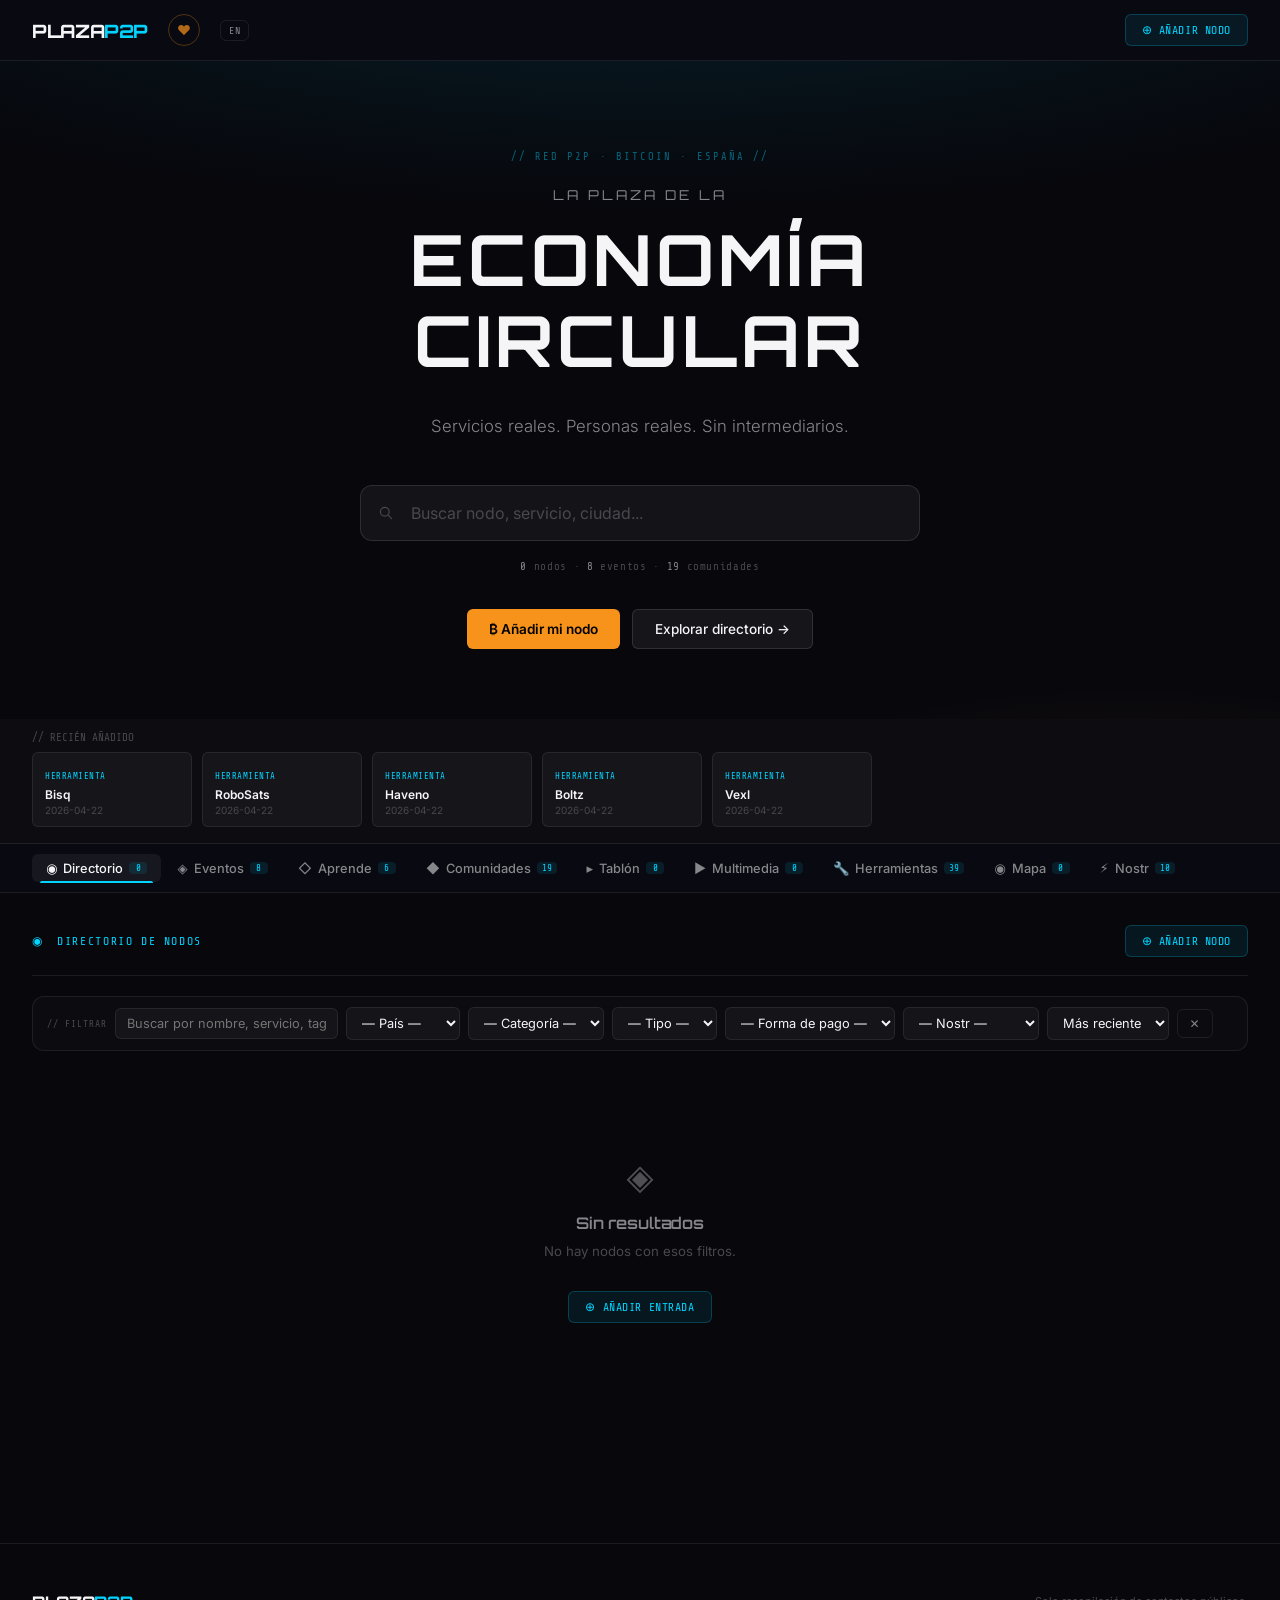
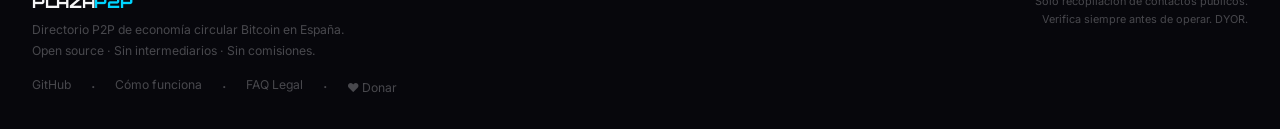
==== commit fb4e593d: "maps" ====
--- a/index.html
+++ b/index.html
@@ -436,6 +436,7 @@
       <h2 class="section-title text-cyan"><span class="icon">◉</span> Mapa de Nodos</h2>
     </div>
     <div id="mapa-leaflet" style="height:480px;border:1px solid var(--border);border-radius:6px"></div>
+    <p id="mapa-sin-nodos" style="text-align:center;color:var(--t-3);padding:24px 0;display:none">◉ Aún no hay nodos con ubicación reconocida. Aparecerán aquí cuando se registren.</p>
     <p style="font-size:11px;color:var(--t-3);margin-top:8px">Solo se muestran nodos con ciudad reconocida · © OpenStreetMap contributors</p>
   </div>
 
@@ -773,11 +774,11 @@
         Open source · Sin intermediarios · Sin comisiones.
       </div>
       <div class="footer-links">
-        <a href="YOUR_GITHUB_REPO" target="_blank" rel="noopener">GitHub</a>
+        <a href="https://github.com/jjstudio-dev/plazap2pv2" target="_blank" rel="noopener">GitHub</a>
         <span class="sep">·</span>
-        <a href="YOUR_GITHUB_REPO#cómo-funciona" target="_blank" rel="noopener">Cómo funciona</a>
+        <a href="https://github.com/jjstudio-dev/plazap2pv2#cómo-funciona" target="_blank" rel="noopener">Cómo funciona</a>
         <span class="sep">·</span>
-        <a href="YOUR_GITHUB_REPO#licencia" target="_blank" rel="noopener">FAQ Legal</a>
+        <a href="https://github.com/jjstudio-dev/plazap2pv2#licencia" target="_blank" rel="noopener">FAQ Legal</a>
         <span class="sep">·</span>
         <button class="footer-btn-link" onclick="openDonarModal()">♥ Donar</button>
       </div>
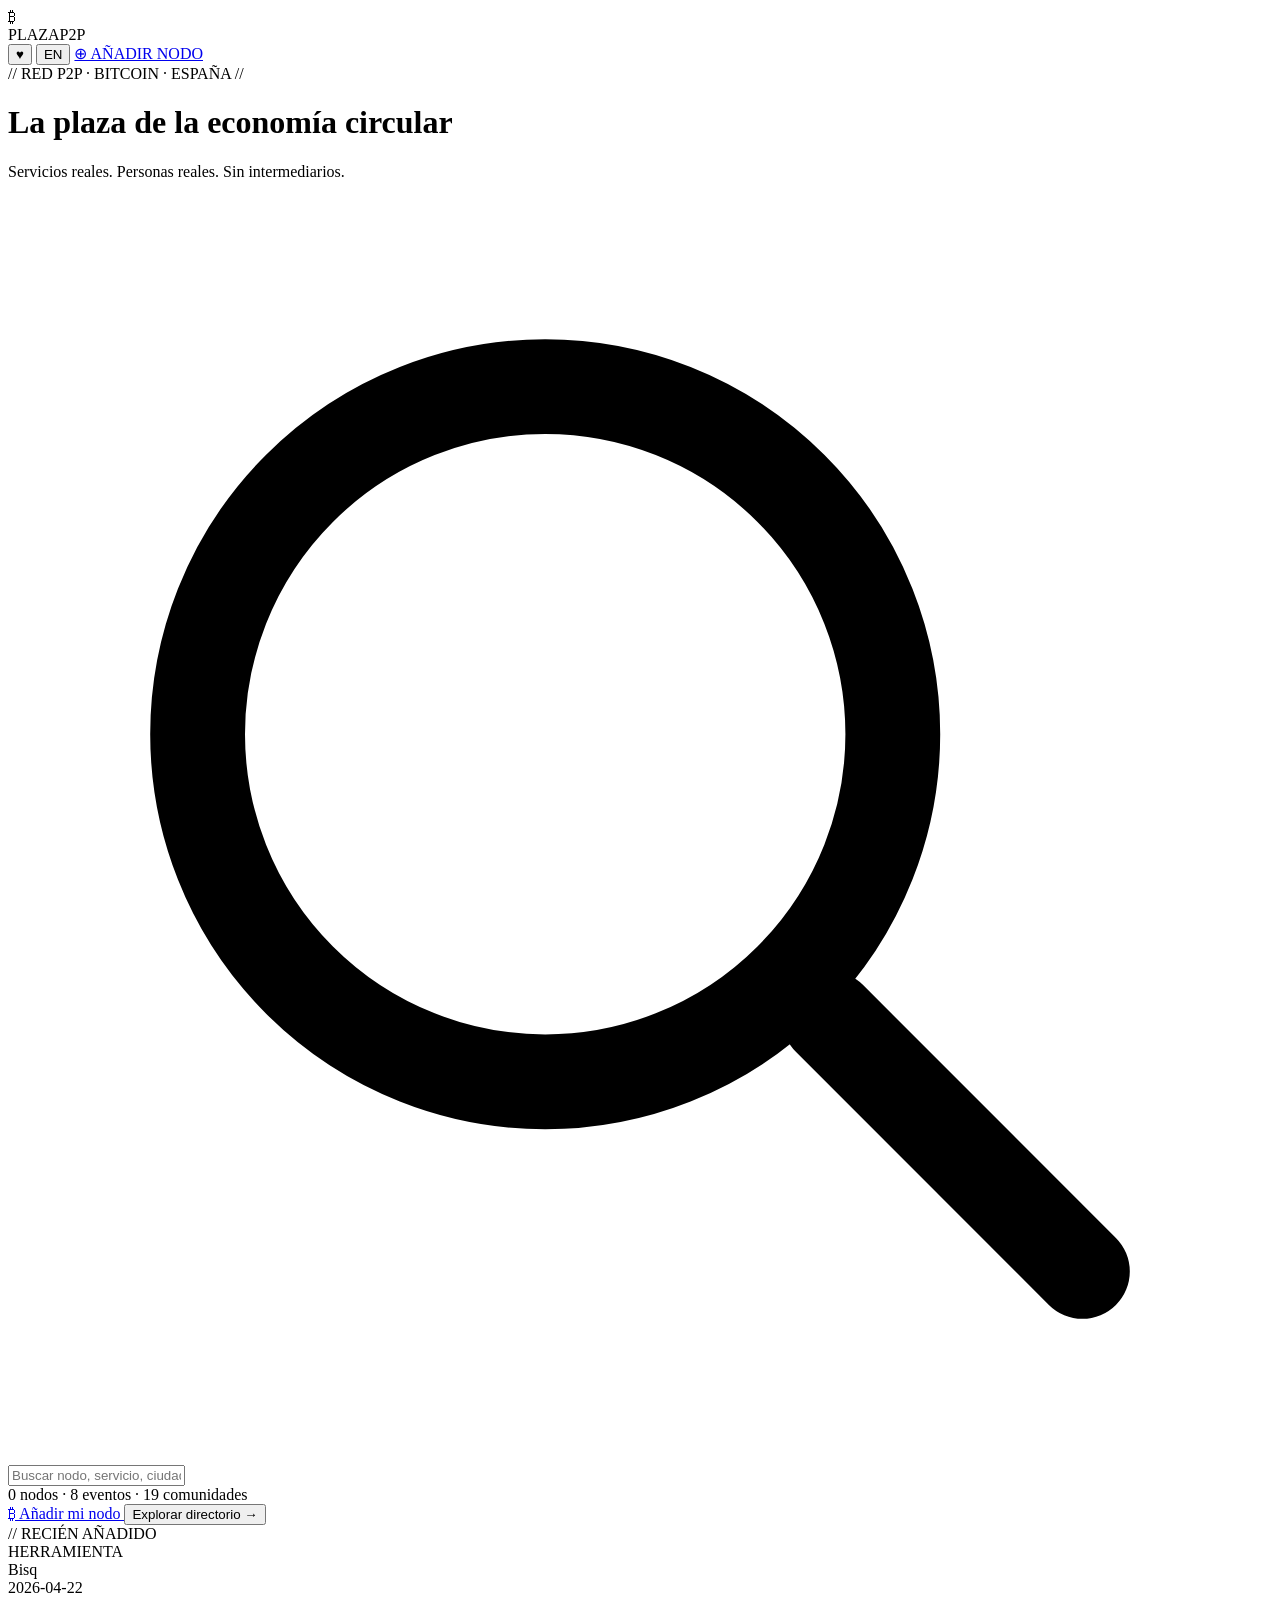
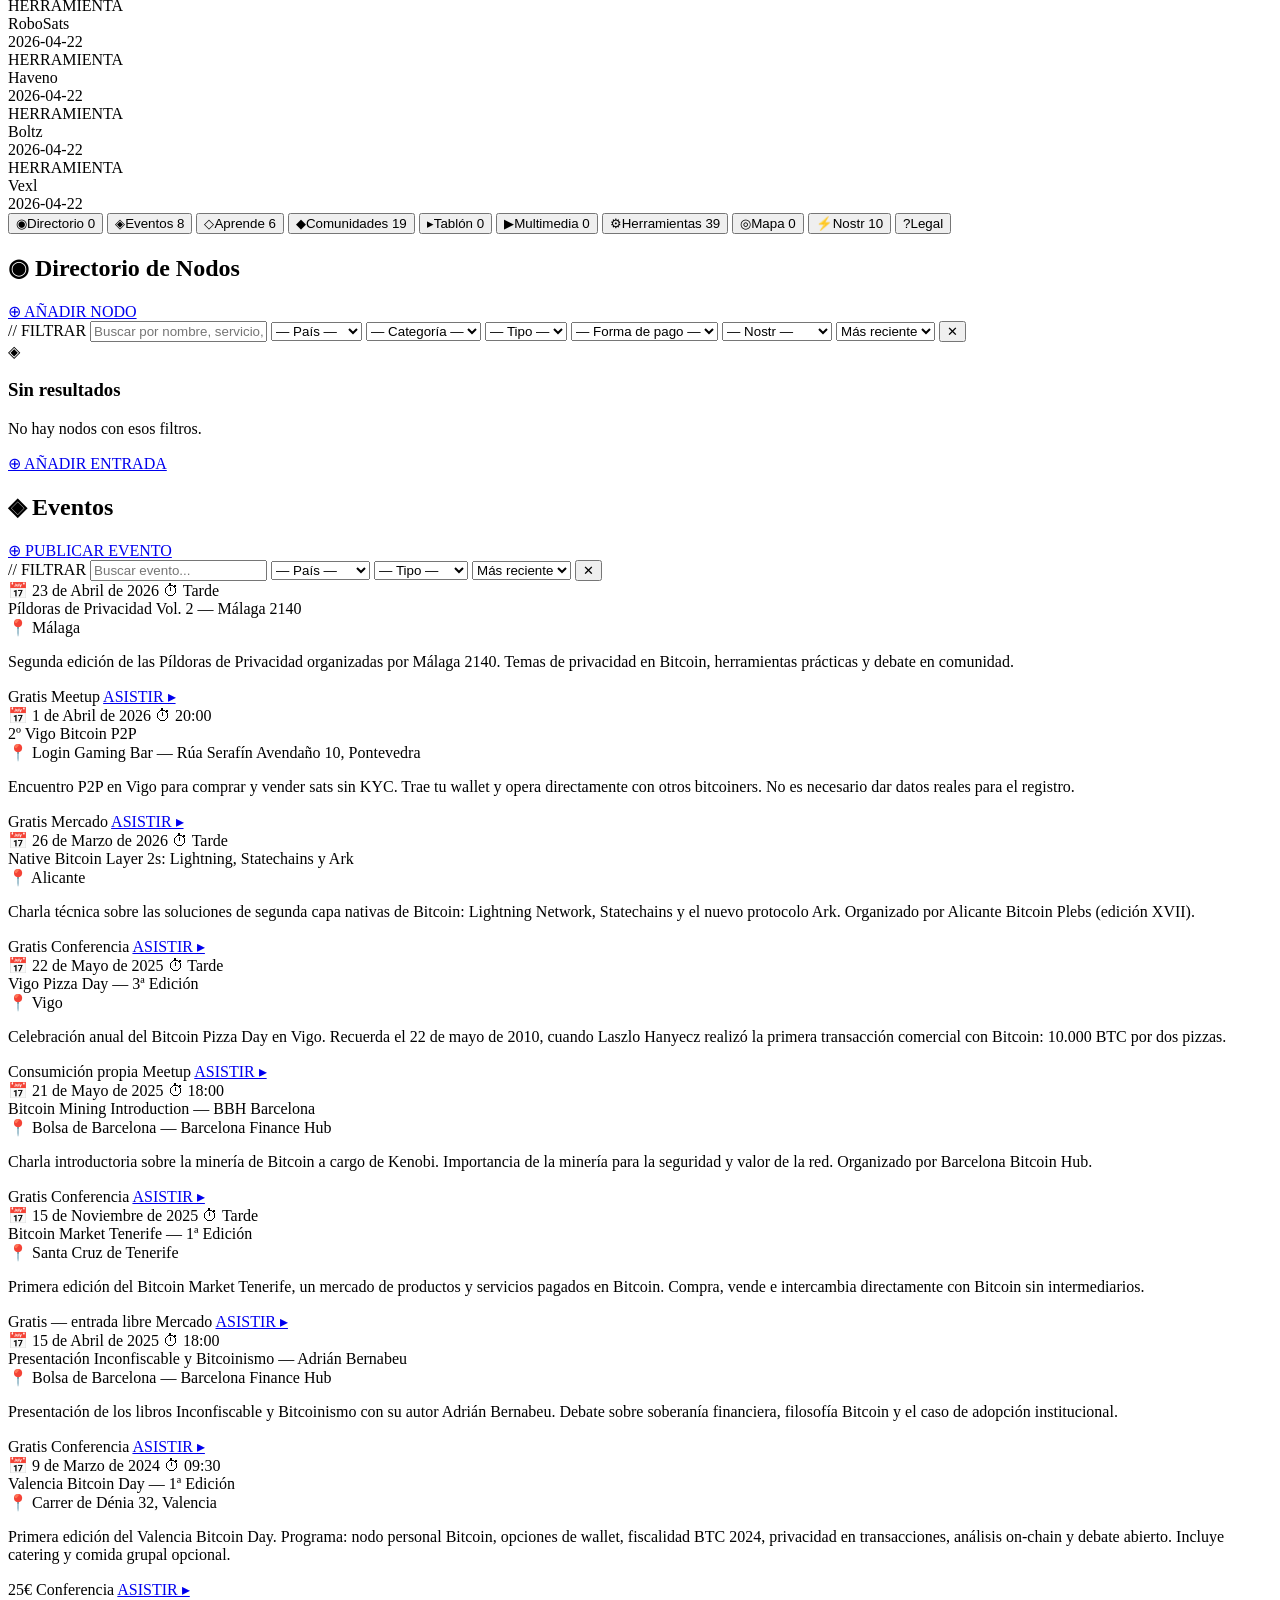
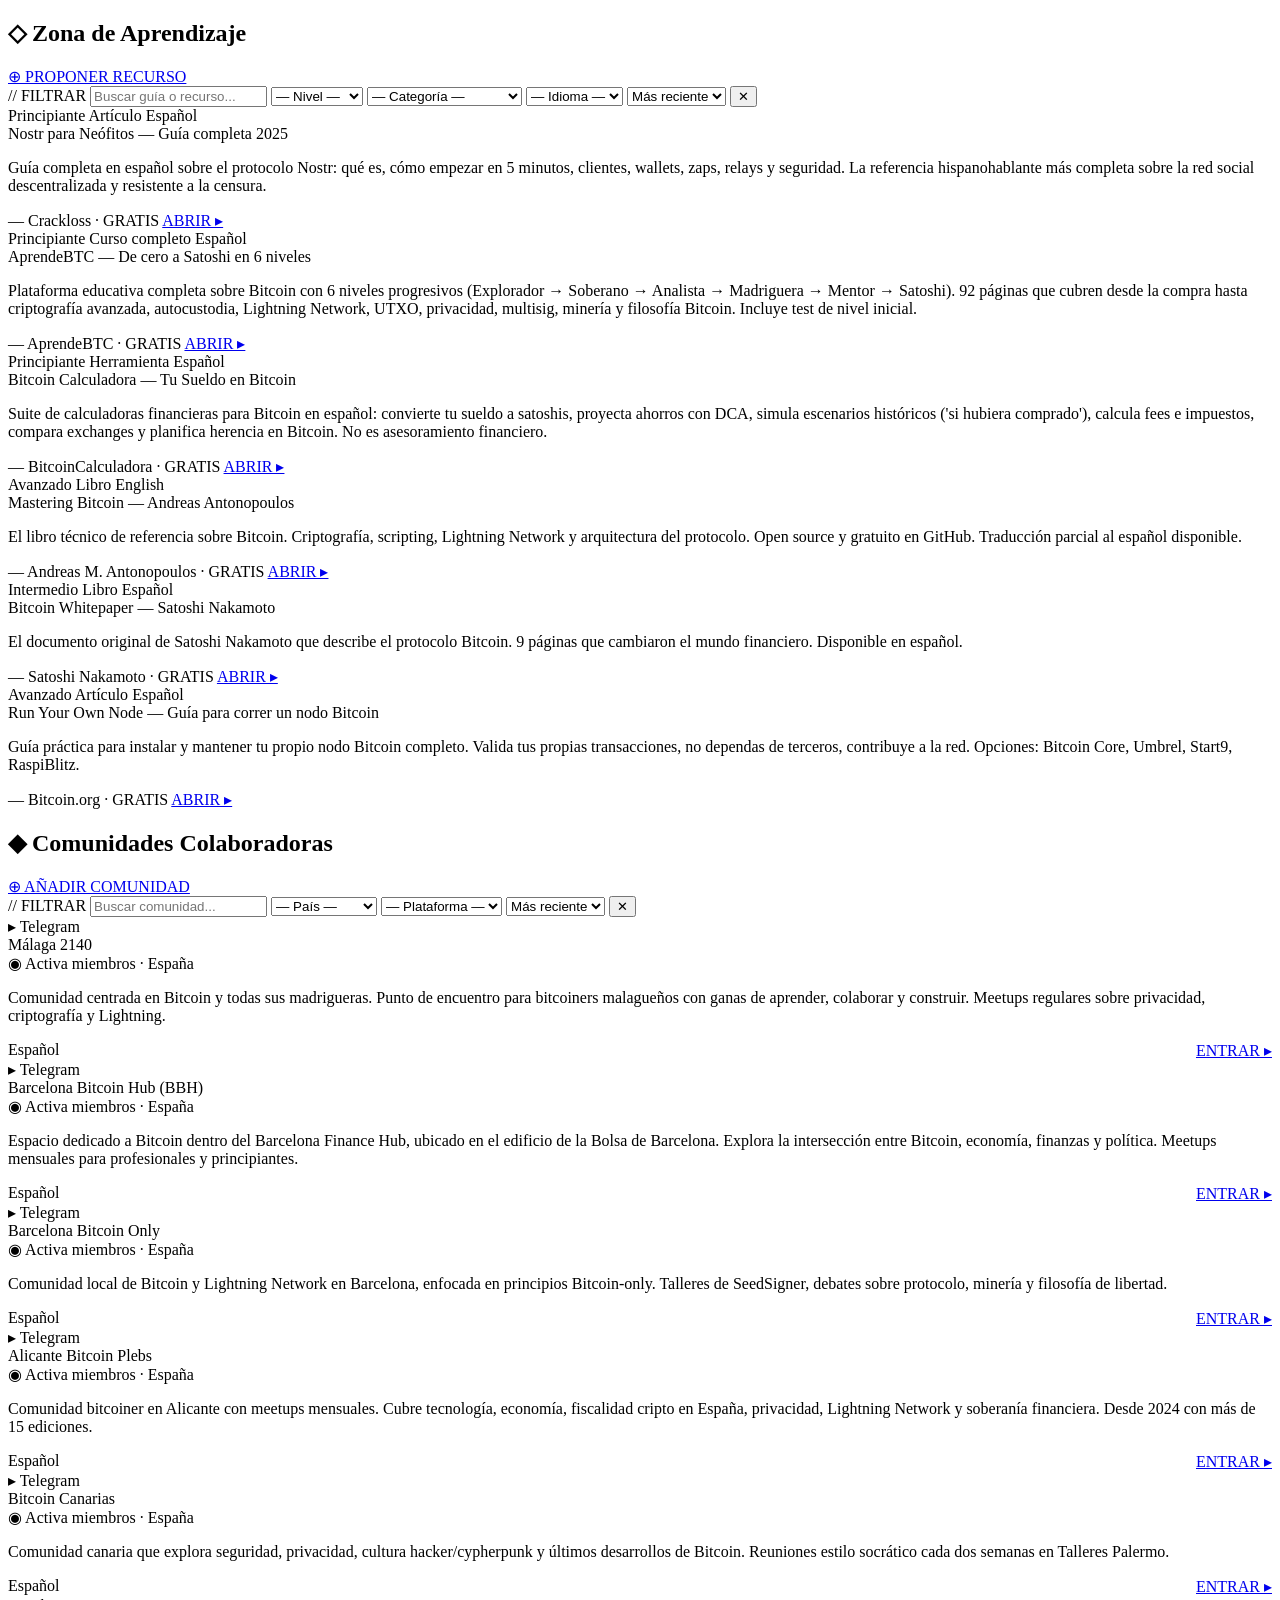
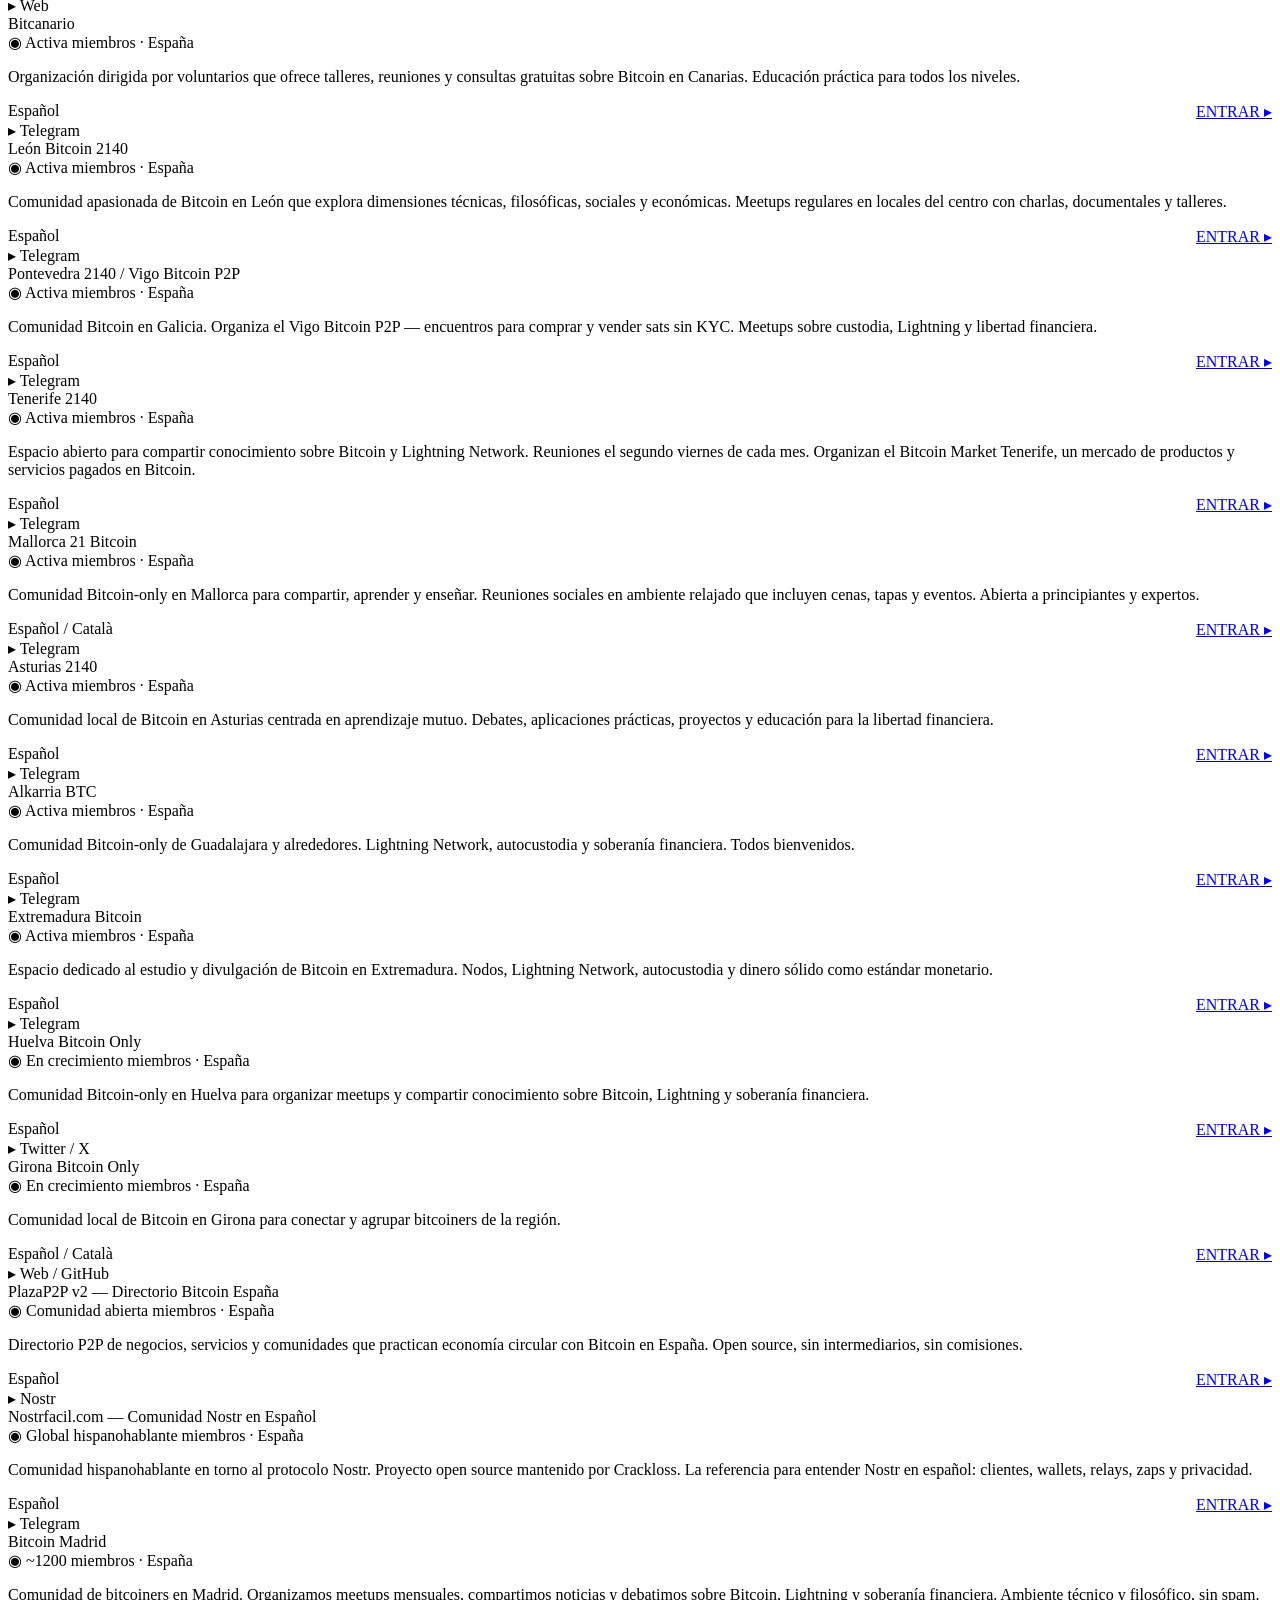
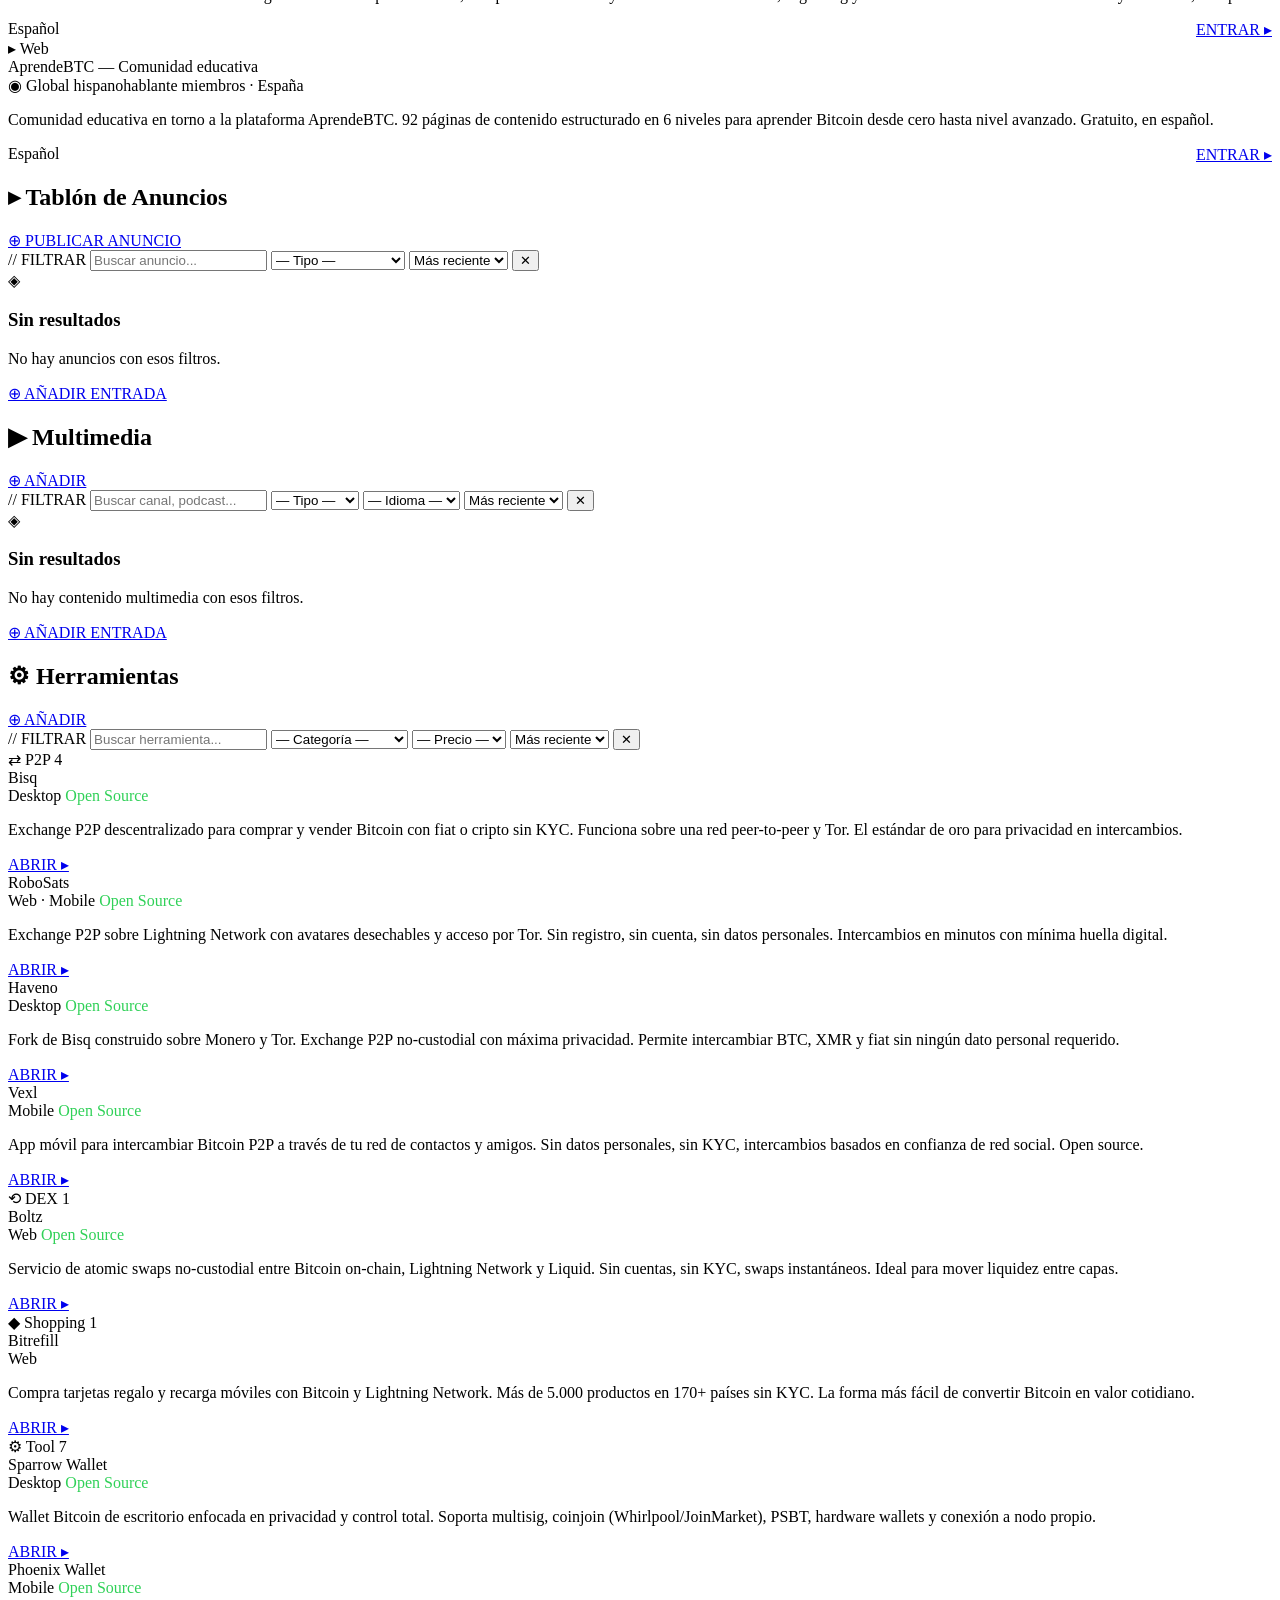
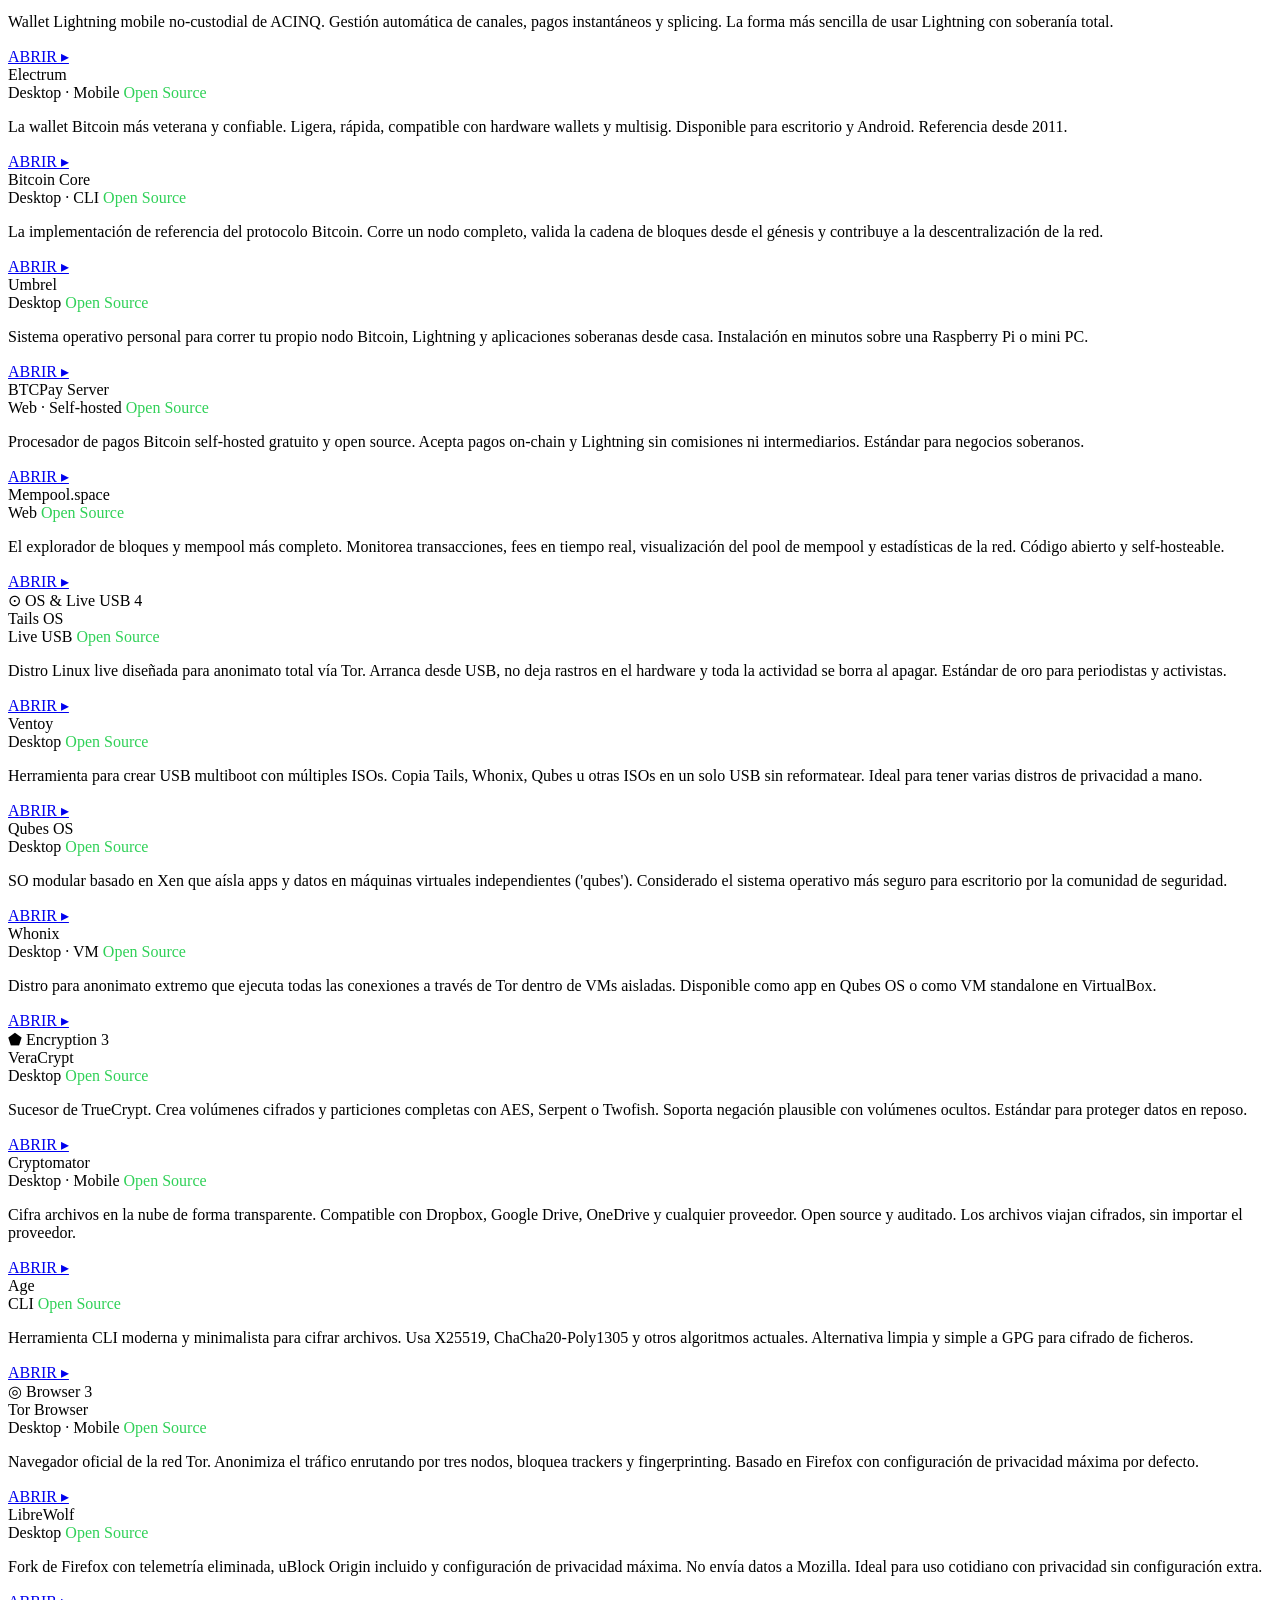
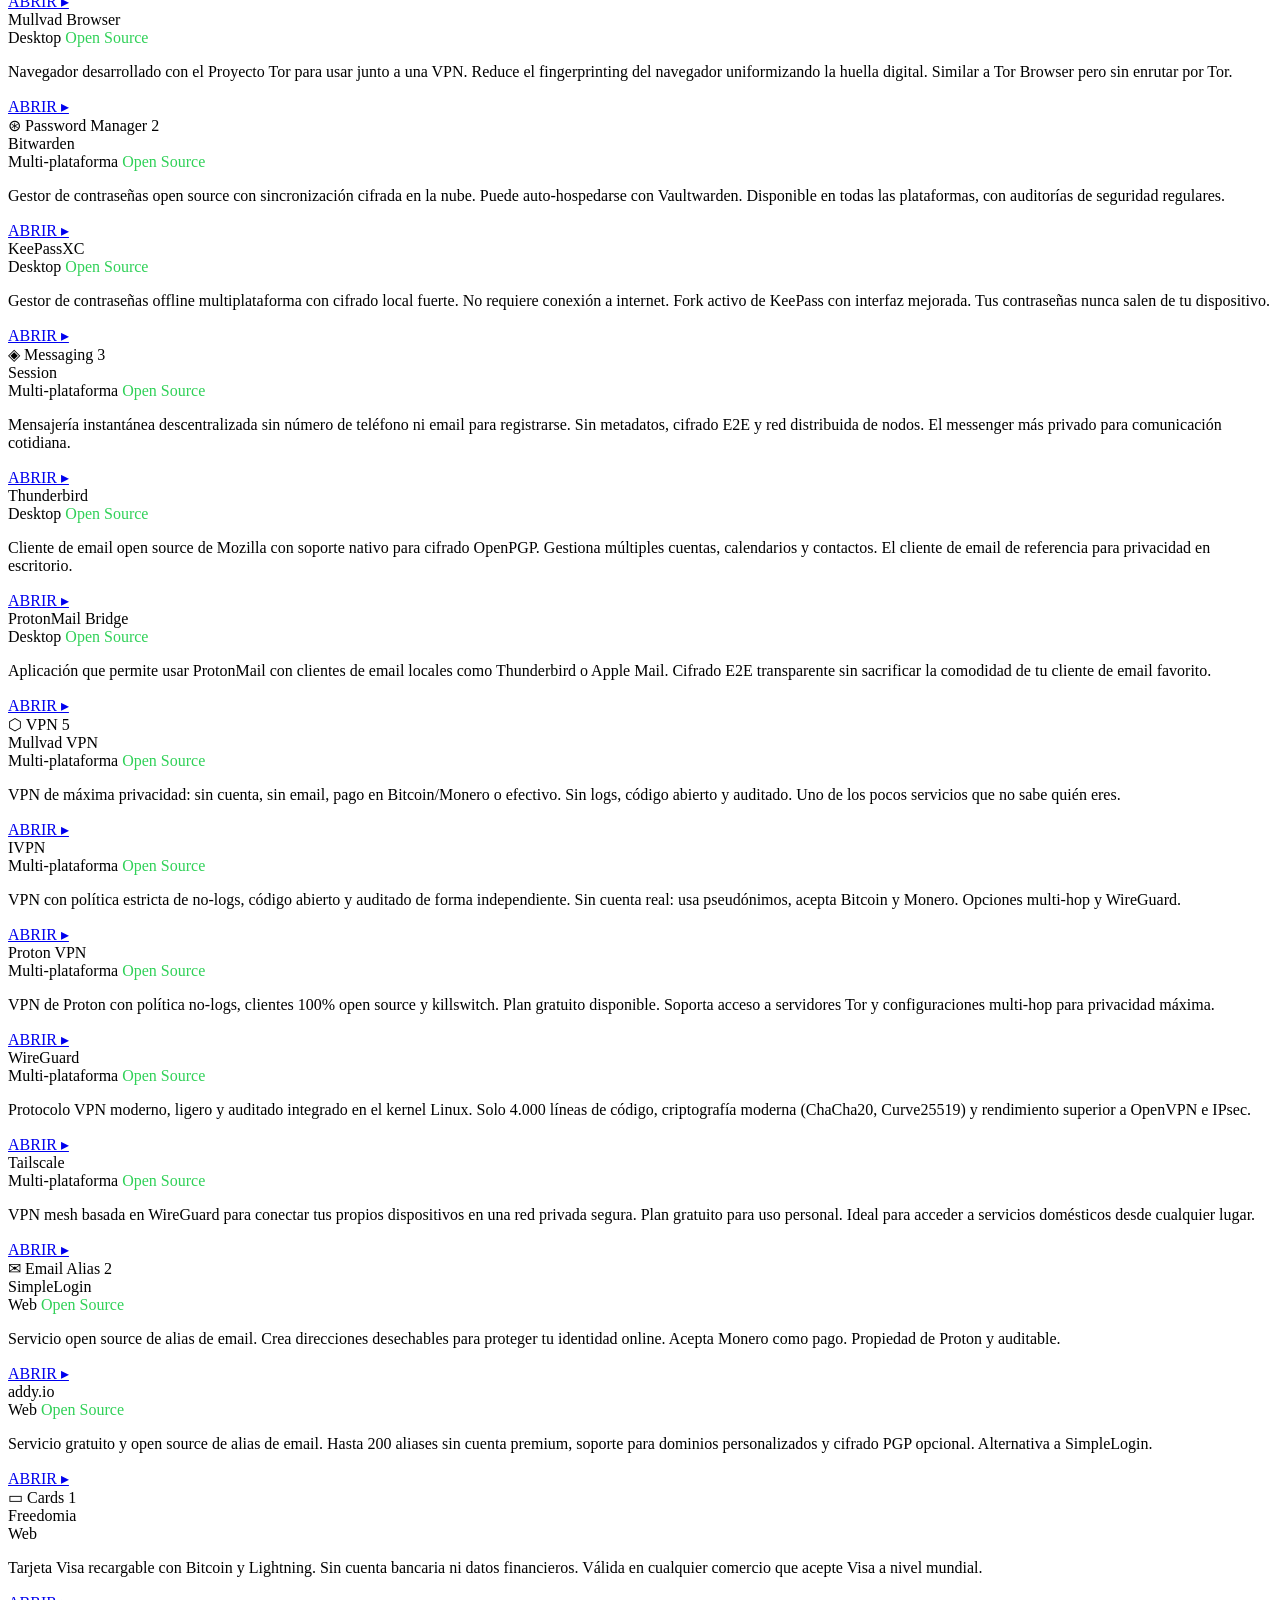
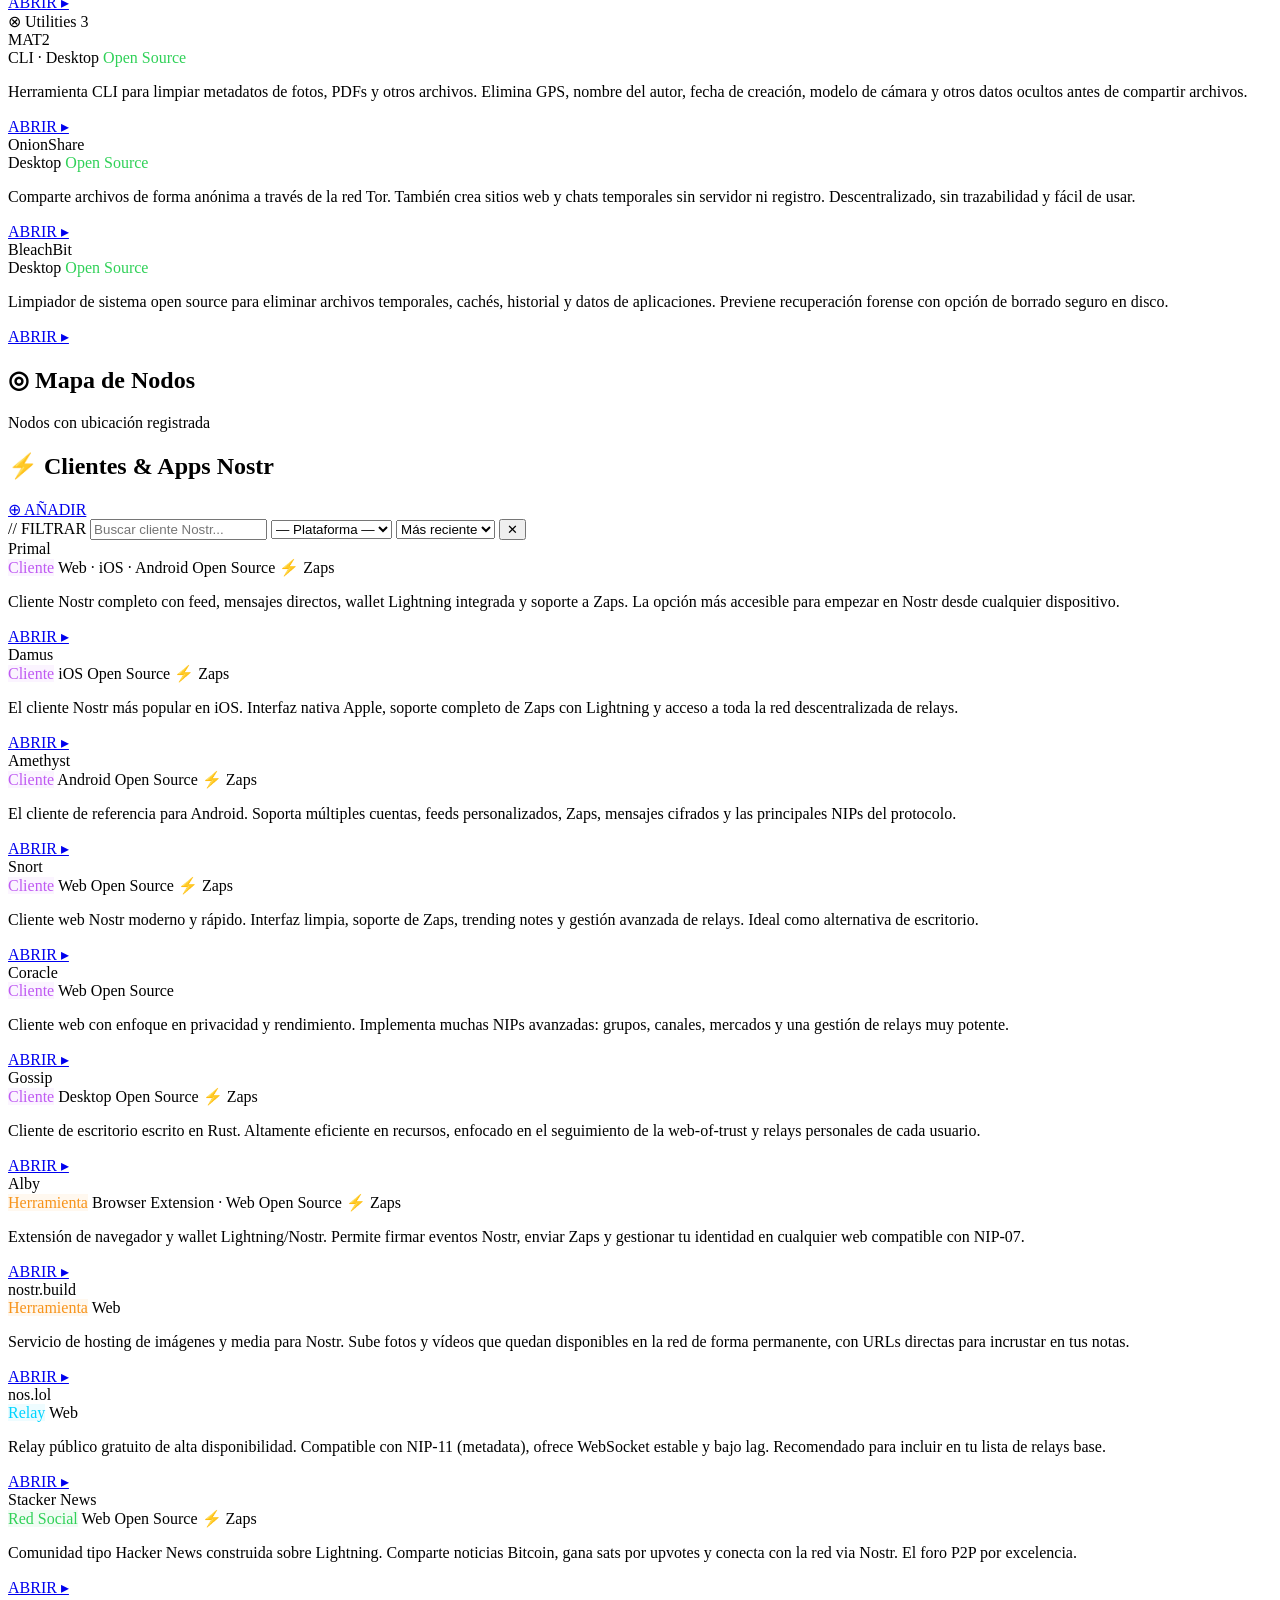
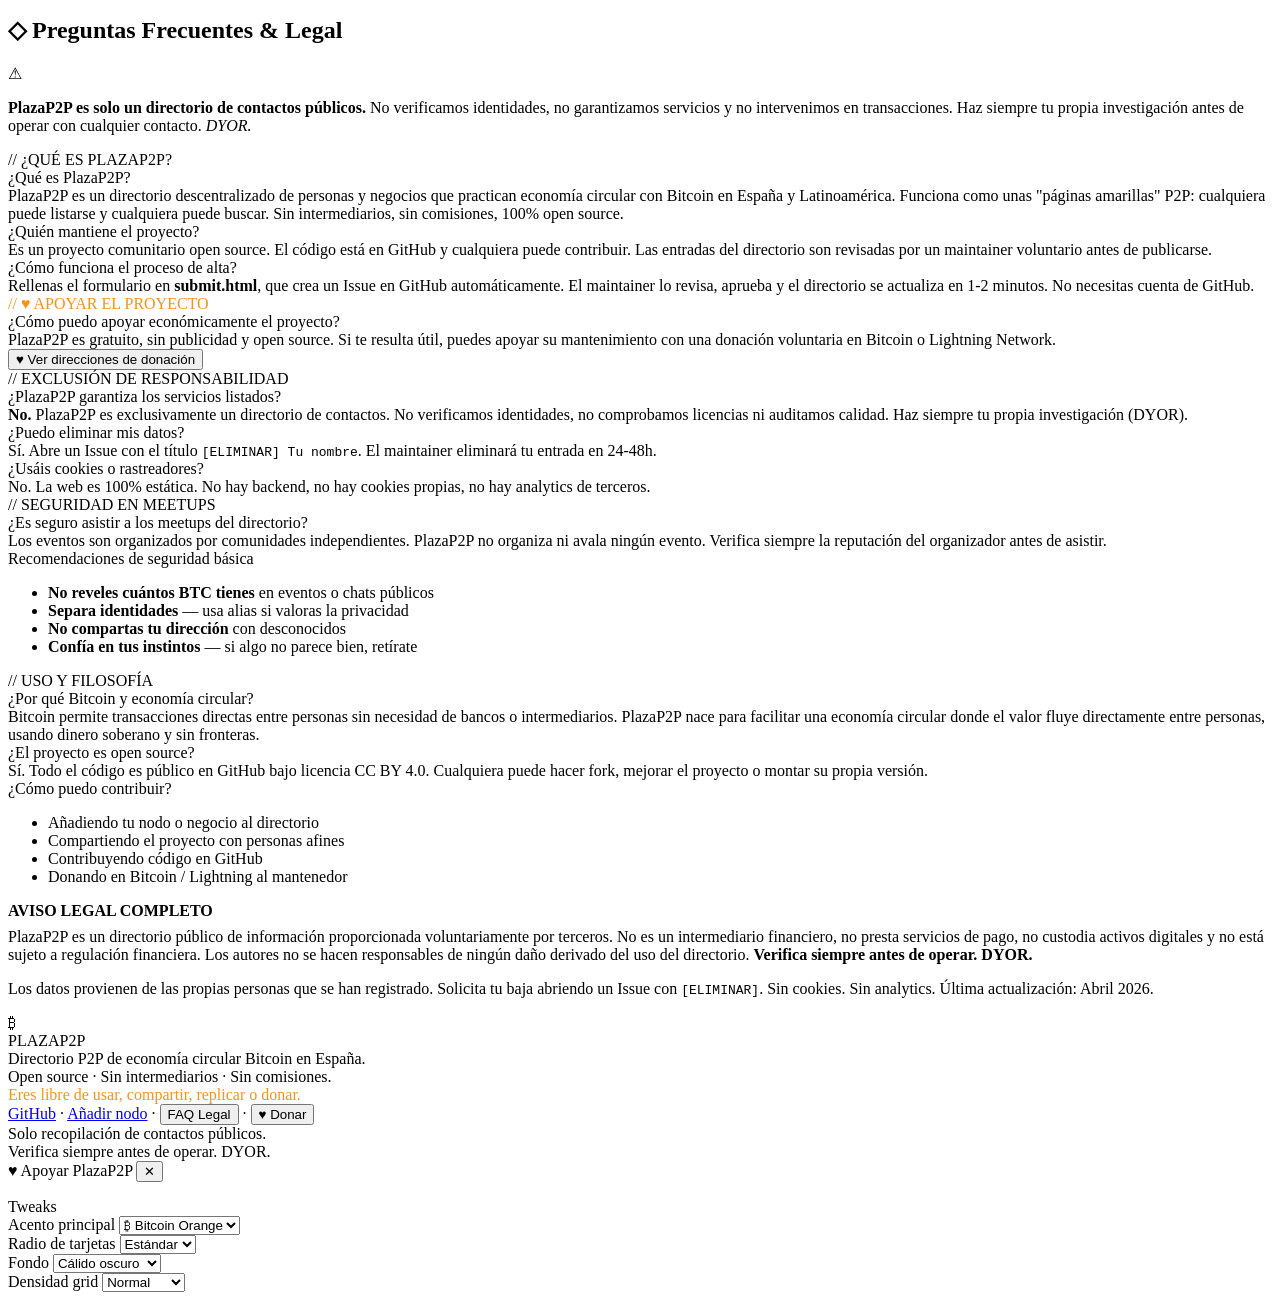
==== commit ffa8fdb3: "upgrade" ====
--- a/index.html
+++ b/index.html
@@ -1,4 +1,4 @@
-﻿<!DOCTYPE html>
+<!DOCTYPE html>
 <html lang="es">
 <head>
   <meta charset="UTF-8">
@@ -7,11 +7,11 @@
   <meta name="description" content="PlazaP2P: directorio P2P de negocios, servicios y comunidades que practican economía circular con Bitcoin. España. Sin intermediarios, sin comisiones.">
   <meta property="og:title" content="PlazaP2P — Economía Circular Bitcoin">
   <meta property="og:description" content="Directorio P2P de servicios y negocios que aceptan Bitcoin. Únete a la red.">
-  <meta name="theme-color" content="#00d4ff">
+  <meta name="theme-color" content="#f7931a">
   <link rel="preconnect" href="https://fonts.googleapis.com">
   <link rel="preconnect" href="https://fonts.gstatic.com" crossorigin>
-  <link href="https://fonts.googleapis.com/css2?family=Orbitron:wght@400;700;800&family=Inter:ital,wght@0,300;0,400;0,500;0,600;1,400&family=Share+Tech+Mono&display=swap" rel="stylesheet">
-  <link rel="stylesheet" href="css/style.css">
+  <link href="https://fonts.googleapis.com/css2?family=Syne:wght@400;500;600;700;800&family=DM+Sans:ital,wght@0,300;0,400;0,500;0,600;1,400&family=JetBrains+Mono:wght@400;500;600&display=swap" rel="stylesheet">
+  <link rel="stylesheet" href="css/style-v2.css?v=4">
   <link rel="alternate" type="application/rss+xml" title="PlazaP2P RSS" href="/feed.xml">
   <link rel="stylesheet" href="https://unpkg.com/leaflet@1.9.4/dist/leaflet.css" integrity="sha256-p4NxAoJBhIIN+hmNHrzRCf9tD/miZyoHS5obTRR9BMY=" crossorigin="">
 </head>
@@ -21,8 +21,8 @@
 <header>
   <div class="header-inner">
     <div class="logo-block">
+      <div class="logo-mark">₿</div>
       <div class="logo-title">PLAZA<span class="accent">P2P</span></div>
-      <div class="logo-sub">Economía Circular · Bitcoin · Sin Intermediarios</div>
     </div>
     <button class="btn-donar" onclick="openDonarModal()" title="Apoyar el proyecto">♥</button>
     <button class="btn-lang" id="lang-toggle" onclick="toggleLang()" title="Cambiar idioma / Switch language">EN</button>
@@ -40,7 +40,7 @@
     <div class="hero-eyebrow" data-i18n="hero.eyebrow">// RED P2P · BITCOIN · ESPAÑA //</div>
     <h1 class="hero-title">
       <span class="hero-lead" data-i18n="hero.lead">La plaza de la</span>
-      <span class="hero-main" data-i18n="hero.main">economía circular</span>
+      <span class="hero-main"><span class="orange" data-i18n="hero.main">economía circular</span></span>
     </h1>
     <p class="hero-sub" data-i18n="hero.sub">
       Servicios reales. Personas reales. Sin intermediarios.
@@ -123,16 +123,19 @@
       <span class="tab-count" data-count-for="multimedia">0</span>
     </button>
     <button class="nav-tab" data-tab="herramientas">
-      <span class="tab-icon">🔧</span><span data-i18n="nav.herramientas">Herramientas</span>
+      <span class="tab-icon">⚙</span><span data-i18n="nav.herramientas">Herramientas</span>
       <span class="tab-count" data-count-for="herramientas">0</span>
     </button>
     <button class="nav-tab" data-tab="mapa">
-      <span class="tab-icon">◉</span><span data-i18n="nav.mapa">Mapa</span>
+      <span class="tab-icon">◎</span><span data-i18n="nav.mapa">Mapa</span>
       <span class="tab-count" data-count-for="mapa">0</span>
     </button>
     <button class="nav-tab" data-tab="nostr">
       <span class="tab-icon">⚡</span><span data-i18n="nav.nostr">Nostr</span>
       <span class="tab-count" data-count-for="nostr">0</span>
+    </button>
+    <button class="nav-tab" data-tab="faq">
+      <span class="tab-icon">?</span><span>Legal</span>
     </button>
   </div>
 </nav>
@@ -193,7 +196,7 @@
   <!-- ─── EVENTOS ─── -->
   <div class="section-panel" id="panel-eventos">
     <div class="section-header">
-      <h2 class="section-title text-magenta"><span class="icon">📅</span> Eventos</h2>
+      <h2 class="section-title text-magenta"><span class="icon">◈</span> Eventos</h2>
       <a class="btn-alta" href="submit.html" target="_blank" rel="noopener">⊕ PUBLICAR EVENTO</a>
     </div>
     <div class="filters-bar">
@@ -223,7 +226,7 @@
   <!-- ─── APRENDE ─── -->
   <div class="section-panel" id="panel-aprende">
     <div class="section-header">
-      <h2 class="section-title text-yellow"><span class="icon">📚</span> Zona de Aprendizaje</h2>
+      <h2 class="section-title text-yellow"><span class="icon">◇</span> Zona de Aprendizaje</h2>
       <a class="btn-alta" href="submit.html" target="_blank" rel="noopener">⊕ PROPONER RECURSO</a>
     </div>
     <div class="filters-bar">
@@ -263,7 +266,7 @@
   <!-- ─── COMUNIDADES ─── -->
   <div class="section-panel" id="panel-comunidades">
     <div class="section-header">
-      <h2 class="section-title text-green"><span class="icon">🤝</span> Comunidades Colaboradoras</h2>
+      <h2 class="section-title text-green"><span class="icon">◆</span> Comunidades Colaboradoras</h2>
       <a class="btn-alta" href="submit.html" target="_blank" rel="noopener">⊕ AÑADIR COMUNIDAD</a>
     </div>
     <div class="filters-bar">
@@ -293,7 +296,7 @@
   <!-- ─── ANUNCIOS ─── -->
   <div class="section-panel" id="panel-anuncios">
     <div class="section-header">
-      <h2 class="section-title" style="color:var(--orange)"><span class="icon">📢</span> Tablón de Anuncios</h2>
+      <h2 class="section-title" style="color:var(--orange)"><span class="icon">▸</span> Tablón de Anuncios</h2>
       <a class="btn-alta" href="submit.html" target="_blank" rel="noopener">⊕ PUBLICAR ANUNCIO</a>
     </div>
     <div class="filters-bar">
@@ -352,7 +355,7 @@
   <!-- ─── HERRAMIENTAS ─── -->
   <div class="section-panel" id="panel-herramientas">
     <div class="section-header">
-      <h2 class="section-title text-cyan"><span class="icon">🔧</span> Herramientas</h2>
+      <h2 class="section-title text-cyan"><span class="icon">⚙</span> Herramientas</h2>
       <a class="btn-alta" href="submit.html" target="_blank" rel="noopener">⊕ AÑADIR</a>
     </div>
     <div class="filters-bar">
@@ -360,425 +363,209 @@
       <input class="filter-input" data-filter="search" type="text" placeholder="Buscar herramienta...">
       <select class="filter-select" data-filter="tipo">
         <option value="">— Categoría —</option>
-        <option value="Exchange">Exchange</option>
-        <option value="Aggregator">Aggregator</option>
-        <option value="P2P">P2P</option>
-        <option value="Indie exchange">Indie Exchange</option>
-        <option value="DEX">DEX</option>
-        <option value="ATM">ATM</option>
-        <option value="Marketplace">Marketplace</option>
-        <option value="Shopping">Shopping</option>
-        <option value="Tool">Tool</option>
-        <option value="OS &amp; Live USB">OS &amp; Live USB</option>
-        <option value="Encryption">Encryption</option>
-        <option value="Browser">Browser</option>
-        <option value="Password Manager">Password Manager</option>
-        <option value="Messaging">Messaging</option>
-        <option value="VPN">VPN</option>
-        <option value="Hosting">Hosting</option>
-        <option value="VPS">VPS</option>
-        <option value="Domains">Domains</option>
-        <option value="Email">Email</option>
-        <option value="Email alias">Email Alias</option>
-        <option value="SMS">SMS</option>
-        <option value="e-SIM">e-SIM</option>
-        <option value="Cards">Cards</option>
-        <option value="Gift cards">Gift Cards</option>
-        <option value="AI">AI</option>
-        <option value="Proxy store">Proxy Store</option>
-        <option value="Utilities">Utilities</option>
-        <option value="Other services">Other Services</option>
-      </select>
-      <select class="filter-select" data-filter="orden">
-        <option value="az">A → Z</option>
-        <option value="reciente">Más reciente</option>
+        <option value="Exchange">Exchange</option><option value="Aggregator">Aggregator</option>
+        <option value="P2P">P2P</option><option value="Indie exchange">Indie Exchange</option>
+        <option value="DEX">DEX</option><option value="ATM">ATM</option>
+        <option value="Marketplace">Marketplace</option><option value="Shopping">Shopping</option>
+        <option value="Tool">Tool</option><option value="OS &amp; Live USB">OS &amp; Live USB</option>
+        <option value="Encryption">Encryption</option><option value="Browser">Browser</option>
+        <option value="Password Manager">Password Manager</option><option value="Messaging">Messaging</option>
+        <option value="VPN">VPN</option><option value="Hosting">Hosting</option>
+        <option value="VPS">VPS</option><option value="Domains">Domains</option>
+        <option value="Wallet">Wallet</option><option value="Lightning">Lightning</option>
+        <option value="Node">Node</option><option value="Privacy">Privacy</option>
+        <option value="Mining">Mining</option><option value="Analytics">Analytics</option>
+        <option value="Nostr">Nostr</option><option value="Federation">Federation</option>
+        <option value="Email">Email</option><option value="Search">Search</option>
+        <option value="Maps">Maps</option><option value="AI">AI</option>
+      </select>
+      <select class="filter-select" data-filter="gratis">
+        <option value="">— Precio —</option>
+        <option value="gratis">Gratuito</option>
+        <option value="pago">De pago</option>
+      </select>
+      <select class="filter-select" data-filter="orden">
+        <option value="reciente">Más reciente</option>
+        <option value="az">A → Z</option>
+        <option value="za">Z → A</option>
       </select>
       <button class="btn-clear-filters">✕</button>
     </div>
     <div id="herramientas-grid"></div>
+  </div>
+
+  <!-- ─── MAPA ─── -->
+  <div class="section-panel" id="panel-mapa">
+    <div class="section-header">
+      <h2 class="section-title text-cyan"><span class="icon">◎</span> Mapa de Nodos</h2>
+      <span style="font:400 0.7rem var(--font-mono);color:var(--t-3)">Nodos con ubicación registrada</span>
+    </div>
+    <div id="mapa-leaflet"></div>
+    <div id="mapa-empty" style="display:none;text-align:center;padding:60px 20px;color:var(--t-3);font:400 0.85rem var(--font-body)">
+      <div style="font-size:2rem;margin-bottom:12px;opacity:0.3">◎</div>
+      Sin nodos georreferenciados aún. Añade tu nodo con ciudad para aparecer aquí.
+    </div>
   </div>
 
   <!-- ─── NOSTR ─── -->
   <div class="section-panel" id="panel-nostr">
     <div class="section-header">
-      <h2 class="section-title" style="color:#bf5af2"><span class="icon">⚡</span> Zona de Nostr</h2>
-    </div>
-    <div class="filters-bar">
-      <span class="filter-label">// FILTRAR</span>
-      <input class="filter-input" data-filter="search" type="text" placeholder="Buscar cliente, relay...">
-      <select class="filter-select" data-filter="tipo">
-        <option value="">— Tipo —</option>
-        <option value="cliente">Cliente</option>
-        <option value="relay">Relay</option>
-        <option value="herramienta">Herramienta</option>
-        <option value="red social">Red Social</option>
-      </select>
+      <h2 class="section-title text-magenta"><span class="icon">⚡</span> Clientes &amp; Apps Nostr</h2>
+      <a class="btn-alta" href="submit.html" target="_blank" rel="noopener">⊕ AÑADIR</a>
+    </div>
+    <div class="filters-bar">
+      <span class="filter-label">// FILTRAR</span>
+      <input class="filter-input" data-filter="search" type="text" placeholder="Buscar cliente Nostr...">
       <select class="filter-select" data-filter="plataforma">
         <option value="">— Plataforma —</option>
-        <option value="web">Web</option>
-        <option value="ios">iOS</option>
-        <option value="android">Android</option>
-        <option value="desktop">Desktop</option>
-        <option value="extension">Extension</option>
-      </select>
-      <select class="filter-select" data-filter="orden">
-        <option value="reciente">Más reciente</option>
-        <option value="az">A → Z</option>
+        <option value="web">Web</option><option value="android">Android</option>
+        <option value="ios">iOS</option><option value="desktop">Desktop</option>
+        <option value="cli">CLI</option>
+      </select>
+      <select class="filter-select" data-filter="orden">
+        <option value="reciente">Más reciente</option>
+        <option value="az">A → Z</option>
+        <option value="za">Z → A</option>
       </select>
       <button class="btn-clear-filters">✕</button>
     </div>
     <div class="cards-grid" id="nostr-grid"></div>
   </div>
 
-  <!-- ─── MAPA ─── -->
-  <div class="section-panel" id="panel-mapa">
-    <div class="section-header">
-      <h2 class="section-title text-cyan"><span class="icon">◉</span> Mapa de Nodos</h2>
-    </div>
-    <div id="mapa-leaflet" style="height:480px;border:1px solid var(--border);border-radius:6px"></div>
-    <p id="mapa-sin-nodos" style="text-align:center;color:var(--t-3);padding:24px 0;display:none">◉ Aún no hay nodos con ubicación reconocida. Aparecerán aquí cuando se registren.</p>
-    <p style="font-size:11px;color:var(--t-3);margin-top:8px">Solo se muestran nodos con ciudad reconocida · © OpenStreetMap contributors</p>
-  </div>
-
-  <!-- ─── CÓMO UNIRSE ─── -->
-  <div class="section-panel" id="panel-como">
-    <div class="section-header">
-      <h2 class="section-title text-cyan"><span class="icon">⊕</span> Cómo unirse al directorio</h2>
-    </div>
-
-    <div class="how-section">
-      <div class="steps-grid">
-        <div class="step-item">
-          <div class="step-num">01</div>
-          <div class="step-title">Elige tu plantilla</div>
-          <p class="step-desc">Tenemos plantillas para negocios, eventos, guías, comunidades y anuncios. Cada una con los campos exactos que necesitas.</p>
-        </div>
-        <div class="step-item">
-          <div class="step-num">02</div>
-          <div class="step-title">Rellena el Issue</div>
-          <p class="step-desc">GitHub muestra el formulario visual. No necesitas saber programar. Solo rellena los campos y envía. Necesitas cuenta GitHub (gratis).</p>
-        </div>
-        <div class="step-item">
-          <div class="step-num">03</div>
-          <div class="step-title">Revisión humana</div>
-          <p class="step-desc">Un maintainer verifica que la información es correcta y no contiene contenido prohibido. El proceso dura 24-48 horas.</p>
-        </div>
-        <div class="step-item">
-          <div class="step-num">04</div>
-          <div class="step-title">Publicado automáticamente</div>
-          <p class="step-desc">Al aprobar, un robot actualiza el directorio sin intervención manual. Tu nodo aparece en segundos y recibes confirmación.</p>
-        </div>
-      </div>
-
-      <div class="action-row">
-        <a class="btn-primary" href="submit.html" target="_blank" rel="noopener">◉ AÑADIR NEGOCIO / SERVICIO</a>
-        <a class="btn-secondary" href="submit.html" target="_blank" rel="noopener">📅 PUBLICAR EVENTO</a>
-        <a class="btn-secondary" href="submit.html" target="_blank" rel="noopener">📚 PROPONER GUÍA</a>
-        <a class="btn-secondary" href="submit.html" target="_blank" rel="noopener">🤝 AÑADIR COMUNIDAD</a>
-        <a class="btn-secondary" href="submit.html" target="_blank" rel="noopener">📢 PUBLICAR ANUNCIO</a>
-      </div>
-    </div>
-
-    <!-- Actualizar / eliminar -->
-    <div class="info-box" style="margin-top:20px">
-      <div class="info-box-title">¿Quieres actualizar o eliminar tu nodo?</div>
-      <p>Abre un Issue con el título <code>[ACTUALIZAR] Tu nombre</code> o <code>[ELIMINAR] Tu nombre</code> indicando qué cambios quieres hacer. El maintainer lo procesa en 24-48h.</p>
-    </div>
-  </div>
-
-  <!-- ─── FAQ LEGAL ─── -->
+  <!-- ─── FAQ / LEGAL ─── -->
   <div class="section-panel" id="panel-faq">
     <div class="section-header">
-      <h2 class="section-title text-magenta"><span class="icon">⁉</span> Preguntas Frecuentes y Aviso Legal</h2>
-    </div>
-
-    <!-- AVISO DESTACADO -->
+      <h2 class="section-title text-yellow"><span class="icon">◇</span> Preguntas Frecuentes &amp; Legal</h2>
+    </div>
+
     <div class="legal-banner">
       <div class="legal-banner-icon">⚠</div>
-      <div>
-        <strong>PlazaP2P es únicamente un directorio de contactos.</strong><br>
-        No somos intermediarios, no gestionamos pagos, no verificamos identidades y no garantizamos ninguna transacción. Cualquier acuerdo entre partes es responsabilidad exclusiva de dichas partes.
-      </div>
+      <p>
+        <strong>PlazaP2P es solo un directorio de contactos públicos.</strong>
+        No verificamos identidades, no garantizamos servicios y no intervenimos en transacciones.
+        Haz siempre tu propia investigación antes de operar con cualquier contacto. <em>DYOR.</em>
+      </p>
     </div>
 
     <div class="faq-grid">
-
-      <!-- BLOQUE: Qué es -->
+      <!-- FAQ blocks rendered by JS from mantenimiento.json or static -->
+
       <div class="faq-block">
-        <div class="faq-block-title text-cyan">// ¿QUÉ ES PLAZAP2P?</div>
-
+        <div class="faq-block-title">// ¿QUÉ ES PLAZAP2P?</div>
         <div class="faq-item">
           <div class="faq-q">¿Qué es PlazaP2P?</div>
-          <div class="faq-a">PlazaP2P es un directorio público de personas, negocios y servicios que practican la economía circular con Bitcoin. Funciona como unas "páginas amarillas" descentralizadas: conecta a quienes aceptan Bitcoin, Lightning Network o hacen trueque directo.</div>
-        </div>
-
-        <div class="faq-item">
-          <div class="faq-q">¿Es una empresa o plataforma de pagos?</div>
-          <div class="faq-a">No. PlazaP2P no es una empresa, no procesa pagos, no custodia fondos, no actúa como intermediario y no tiene personalidad jurídica. Es un archivo de datos públicos alojado en GitHub Pages. No existe relación comercial entre PlazaP2P y los listados del directorio.</div>
-        </div>
-
+          <div class="faq-a">PlazaP2P es un directorio descentralizado de personas y negocios que practican economía circular con Bitcoin en España y Latinoamérica. Funciona como unas "páginas amarillas" P2P: cualquiera puede listarse y cualquiera puede buscar. Sin intermediarios, sin comisiones, 100% open source.</div>
+        </div>
         <div class="faq-item">
           <div class="faq-q">¿Quién mantiene el proyecto?</div>
-          <div class="faq-a">PlazaP2P es un proyecto open source sin propietario personal. El código y los datos son públicos, alojados en GitHub y auditables por cualquiera. Cualquier persona puede contribuir mediante Pull Request.</div>
-        </div>
-
-        <div class="faq-item">
-          <div class="faq-q">¿Es gratuito?</div>
-          <div class="faq-a">Sí, completamente gratuito. Ni el directorio cobra comisión ni cuota. Los costes de hosting son cero (GitHub Pages). No hay modelo de negocio ni publicidad. El proyecto se sostiene por voluntad de la comunidad. Se aceptan donaciones en Bitcoin/Lightning voluntarias.</div>
-        </div>
-      </div>
-
-      <!-- BLOQUE: Contenido prohibido -->
-      <div class="faq-block">
-        <div class="faq-block-title" style="color:var(--magenta)">// CONTENIDO PROHIBIDO</div>
-
-        <div class="faq-item">
-          <div class="faq-q">¿Qué tipo de contenido no se permite?</div>
-          <div class="faq-a">
-            Se rechazará y eliminará cualquier listado que incluya o promueva:
-            <ul class="faq-list">
-              <li>Actividades ilegales de cualquier tipo (tráfico de sustancias, armas, personas, etc.)</li>
-              <li>Estafas, esquemas Ponzi o promesas de rentabilidad garantizada</li>
-              <li>Contenido sexual, violento o que afecte a menores</li>
-              <li>Suplantación de identidad o datos falsos deliberados</li>
-              <li>Spam, publicidad encubierta o entradas duplicadas masivas</li>
-              <li>Cualquier actividad contraria a la legislación vigente en el país del listado</li>
-              <li>Servicios de mezclado (mixing) o lavado de activos</li>
-              <li>Mercados negros o actividades en la dark web</li>
-            </ul>
-            Los infractores serán bloqueados permanentemente y el Issue reportado a GitHub.
-          </div>
-        </div>
-
-        <div class="faq-item">
-          <div class="faq-q">¿Está prohibido el trading o la inversión?</div>
-          <div class="faq-a">No está prohibido listar servicios legales de consultoría financiera o de trading, siempre que el proveedor cumpla la normativa aplicable en su jurisdicción. PlazaP2P no valida licencias ni habilitaciones profesionales. El usuario debe verificar por su cuenta.</div>
-        </div>
-
-        <div class="faq-item">
-          <div class="faq-q">¿Se permiten exchanges o servicios de compra-venta de Bitcoin?</div>
-          <div class="faq-a">Se permiten exchanges P2P (persona a persona) legales. No se permiten servicios que operen deliberadamente para eludir controles regulatorios. El maintainer evalúa caso a caso.</div>
-        </div>
-      </div>
-
-      <!-- BLOQUE: Responsabilidad -->
+          <div class="faq-a">Es un proyecto comunitario open source. El código está en GitHub y cualquiera puede contribuir. Las entradas del directorio son revisadas por un maintainer voluntario antes de publicarse.</div>
+        </div>
+        <div class="faq-item">
+          <div class="faq-q">¿Cómo funciona el proceso de alta?</div>
+          <div class="faq-a">Rellenas el formulario en <strong>submit.html</strong>, que crea un Issue en GitHub automáticamente. El maintainer lo revisa, aprueba y el directorio se actualiza en 1-2 minutos. No necesitas cuenta de GitHub.</div>
+        </div>
+      </div>
+
+      <div class="faq-block faq-block-donar">
+        <div class="faq-block-title" style="color:var(--btc)">// ♥ APOYAR EL PROYECTO</div>
+        <div class="faq-item">
+          <div class="faq-q">¿Cómo puedo apoyar económicamente el proyecto?</div>
+          <div class="faq-a">PlazaP2P es gratuito, sin publicidad y open source. Si te resulta útil, puedes apoyar su mantenimiento con una donación voluntaria en Bitcoin o Lightning Network.</div>
+        </div>
+        <div class="donation-addresses" id="faq-donation-addresses"></div>
+        <button class="btn-donar-full" onclick="openDonarModal()">♥ Ver direcciones de donación</button>
+      </div>
+
       <div class="faq-block">
         <div class="faq-block-title" style="color:var(--yellow)">// EXCLUSIÓN DE RESPONSABILIDAD</div>
-
         <div class="faq-item">
           <div class="faq-q">¿PlazaP2P garantiza los servicios listados?</div>
-          <div class="faq-a"><strong>No.</strong> PlazaP2P es exclusivamente un directorio de contactos. No verificamos la identidad de los listados, no comprobamos licencias profesionales, no auditamos la calidad de los servicios y no intervenimos en ningún acuerdo o transacción entre partes. Haz siempre tu propia investigación antes de contratar cualquier servicio (DYOR).</div>
-        </div>
-
-        <div class="faq-item">
-          <div class="faq-q">¿Qué hago si me estafan a través de un contacto del directorio?</div>
-          <div class="faq-a">PlazaP2P no tiene capacidad legal ni técnica para resolver disputas o recuperar fondos. Si has sido víctima de una estafa, debes contactar con las autoridades policiales de tu país. Puedes reportar el listado problemático abriendo un Issue con la etiqueta <code>[REPORTE]</code> para que sea eliminado del directorio.</div>
-        </div>
-
-        <div class="faq-item">
-          <div class="faq-q">¿Los datos del directorio son verídicos?</div>
-          <div class="faq-a">Los datos provienen de las propias personas o negocios que se han registrado. El maintainer hace una revisión básica de coherencia, pero no puede verificar en profundidad cada entrada. Cualquier información del directorio puede estar desactualizada o ser inexacta. Verifica siempre antes de hacer negocios.</div>
-        </div>
-
-        <div class="faq-item">
-          <div class="faq-q">¿PlazaP2P es responsable del contenido de los sitios enlazados?</div>
-          <div class="faq-a">No. Los enlaces a webs externas no implican ningún tipo de respaldo, verificación ni responsabilidad por parte de PlazaP2P. El contenido de esos sitios puede cambiar sin previo aviso.</div>
-        </div>
-      </div>
-
-      <!-- BLOQUE: Seguridad en meetups -->
+          <div class="faq-a"><strong>No.</strong> PlazaP2P es exclusivamente un directorio de contactos. No verificamos identidades, no comprobamos licencias ni auditamos calidad. Haz siempre tu propia investigación (DYOR).</div>
+        </div>
+        <div class="faq-item">
+          <div class="faq-q">¿Puedo eliminar mis datos?</div>
+          <div class="faq-a">Sí. Abre un Issue con el título <code>[ELIMINAR] Tu nombre</code>. El maintainer eliminará tu entrada en 24-48h.</div>
+        </div>
+        <div class="faq-item">
+          <div class="faq-q">¿Usáis cookies o rastreadores?</div>
+          <div class="faq-a">No. La web es 100% estática. No hay backend, no hay cookies propias, no hay analytics de terceros.</div>
+        </div>
+      </div>
+
       <div class="faq-block">
-        <div class="faq-block-title" style="color:var(--orange)">// SEGURIDAD EN MEETUPS Y EVENTOS</div>
-
+        <div class="faq-block-title" style="color:var(--orange)">// SEGURIDAD EN MEETUPS</div>
         <div class="faq-item">
           <div class="faq-q">¿Es seguro asistir a los meetups del directorio?</div>
-          <div class="faq-a">Los eventos listados son organizados por comunidades independientes. PlazaP2P no organiza ni avala ningún evento. Antes de asistir, <strong>verifica la reputación del organizador</strong>: historial en Telegram, actividad pública, referencias de otros asistentes. El principio fundamental es <em>Don't trust, verify</em>.</div>
-        </div>
-
-        <div class="faq-item">
-          <div class="faq-q">¿Qué precauciones debo tomar en persona?</div>
+          <div class="faq-a">Los eventos son organizados por comunidades independientes. PlazaP2P no organiza ni avala ningún evento. Verifica siempre la reputación del organizador antes de asistir.</div>
+        </div>
+        <div class="faq-item">
+          <div class="faq-q">Recomendaciones de seguridad básica</div>
           <div class="faq-a">
-            Recomendaciones básicas de seguridad operacional (OpSec):
             <ul class="faq-list">
-              <li><strong>No reveles cuántos BTC tienes</strong> — ni en meetups, ni en chats públicos del evento</li>
-              <li><strong>Separa identidades</strong> — evita vincular tu perfil online con tu presencia física si valoras la privacidad</li>
-              <li><strong>No compartas tu dirección</strong> ni ubicación habitual con desconocidos</li>
-              <li><strong>Discreción en temas sensibles</strong> — carteras, montos, custodias</li>
-              <li><strong>Confía en tus instintos</strong> — si algo no parece bien, no te quedes</li>
-              <li>Informa a alguien de confianza si vas solo a un primer evento</li>
+              <li><strong>No reveles cuántos BTC tienes</strong> en eventos o chats públicos</li>
+              <li><strong>Separa identidades</strong> — usa alias si valoras la privacidad</li>
+              <li><strong>No compartas tu dirección</strong> con desconocidos</li>
+              <li><strong>Confía en tus instintos</strong> — si algo no parece bien, retírate</li>
             </ul>
           </div>
         </div>
-
-        <div class="faq-item">
-          <div class="faq-q">¿Cómo funciona la "doble identidad" en encuentros F2F?</div>
-          <div class="faq-a">
-            En entornos Bitcoin es habitual y completamente legítimo usar un alias o seudónimo en los meetups, especialmente cuando no conoces a los organizadores o asistentes. Esto protege tu identidad real y reduce riesgos:
-            <ul class="faq-list">
-              <li>Usa un alias diferente al de tus redes sociales habituales</li>
-              <li>Crea una cuenta de Telegram o Nostr exclusiva para eventos si lo consideras necesario</li>
-              <li>No vinculen tu wallet pública con tu nombre real en conversaciones de grupo</li>
-              <li>Puedes presentarte con un alias y construir reputación progresivamente a medida que conoces a la comunidad</li>
-              <li>Si alguien te presiona para que reveles tu identidad real, es una señal de alerta</li>
-            </ul>
-            La privacidad no es desconfianza — es prudencia básica en cualquier entorno donde se habla de dinero.
-          </div>
-        </div>
-
-        <div class="faq-item">
-          <div class="faq-q">¿Qué riesgo tiene acudir a eventos de comunidades poco conocidas?</div>
-          <div class="faq-a">
-            Los eventos de comunidades nuevas o sin historial verificable tienen un nivel de riesgo mayor. Antes de asistir a un evento de reputación desconocida:
-            <ul class="faq-list">
-              <li>Busca referencias en Telegram, Twitter/X o Nostr sobre el organizador</li>
-              <li>Comprueba si la comunidad tiene historial de eventos previos y opiniones de asistentes</li>
-              <li>Desconfía de eventos que prometan rentabilidades, airdrops o "inversiones exclusivas"</li>
-              <li>Los eventos legítimos no necesitan que lleves fondos, wallets desbloqueadas ni dispositivos con acceso a tus BTC</li>
-              <li>Si el evento es de pago y la comunidad no tiene historial, investiga antes de pagar</li>
-              <li>Valora ir acompañado la primera vez a un lugar desconocido</li>
-            </ul>
-            <strong>Infórmate bien antes de asistir. La comunidad Bitcoin española es amplia y generalmente de confianza — pero como en cualquier espacio, existe el oportunismo.</strong>
-          </div>
-        </div>
-
-        <div class="faq-item">
-          <div class="faq-q">¿Qué hago si detecto una amenaza o comportamiento sospechoso?</div>
-          <div class="faq-a">Reporta el evento o comunidad abriendo un Issue con la etiqueta <code>[REPORTE]</code>. Si la amenaza es grave (extorsión, amenazas físicas), contacta directamente con las autoridades policiales. PlazaP2P eliminará cualquier listado reportado con evidencia de actividad maliciosa.</div>
-        </div>
-
-        <div class="faq-item">
-          <div class="faq-q">¿PlazaP2P es responsable de lo que ocurra en los meetups?</div>
-          <div class="faq-a"><strong>No.</strong> Los eventos son organizados de forma completamente independiente por las comunidades. PlazaP2P solo lista la información pública. Los autores, colaboradores y mantenedores del proyecto no se hacen responsables de ningún incidente derivado de la asistencia a eventos del directorio.</div>
-        </div>
-      </div>
-
-      <!-- BLOQUE: Privacidad y datos -->
-      <div class="faq-block">
-        <div class="faq-block-title" style="color:var(--green)">// PRIVACIDAD Y DATOS</div>
-
-        <div class="faq-item">
-          <div class="faq-q">¿Qué datos se almacenan?</div>
-          <div class="faq-a">Solo los datos que tú mismo proporcionas al rellenar el formulario de alta (Issue de GitHub). Estos datos son públicos en el repositorio de GitHub y en el directorio web. No almacenamos datos de navegación, cookies de seguimiento ni información personal adicional.</div>
-        </div>
-
-        <div class="faq-item">
-          <div class="faq-q">¿Puedo eliminar mis datos?</div>
-          <div class="faq-a">Sí. Abre un Issue con el título <code>[ELIMINAR] Tu nombre</code> desde la misma cuenta GitHub con la que te registraste, o incluye algún dato verificable. El maintainer eliminará tu entrada del JSON en 24-48h y los cambios se publicarán automáticamente.</div>
-        </div>
-
-        <div class="faq-item">
-          <div class="faq-q">¿Usáis cookies o rastreadores?</div>
-          <div class="faq-a">No. La web es 100% estática (HTML, CSS y JavaScript puro). No hay backend, no hay base de datos de usuarios, no hay cookies propias, no hay analytics de terceros. Los únicos datos que fluyen son los del repositorio público de GitHub.</div>
-        </div>
-
-        <div class="faq-item">
-          <div class="faq-q">¿Cumple con el GDPR?</div>
-          <div class="faq-a">Los datos que aparecen en el directorio son los que cada persona ha decidido hacer públicos voluntariamente. Al enviar tu información mediante el formulario de GitHub, aceptas que sea pública. Puedes solicitar la eliminación en cualquier momento como se indica arriba.</div>
-        </div>
-      </div>
-
-      <!-- BLOQUE: Donaciones -->
-      <div class="faq-block faq-block-donar">
-        <div class="faq-block-title" style="color:var(--btc)">// ♥ APOYAR EL PROYECTO</div>
-
-        <div class="faq-item">
-          <div class="faq-q">¿Cómo puedo apoyar económicamente el proyecto?</div>
-          <div class="faq-a">PlazaP2P es gratuito, sin publicidad y open source. Si te resulta útil, puedes apoyar su mantenimiento con una donación voluntaria en Bitcoin o Lightning Network. No hay mínimo ni obligación.</div>
-        </div>
-
-        <div class="donation-addresses" id="faq-donation-addresses">
-          <!-- Populated by JS from data/mantenimiento.json -->
-        </div>
-
-        <button class="btn-donar-full" onclick="openDonarModal()">♥ Ver direcciones de donación</button>
-      </div>
-
-      <!-- BLOQUE: Uso y filosofía -->
+      </div>
+
       <div class="faq-block">
         <div class="faq-block-title text-cyan">// USO Y FILOSOFÍA</div>
-
         <div class="faq-item">
           <div class="faq-q">¿Por qué Bitcoin y economía circular?</div>
-          <div class="faq-a">Bitcoin permite transacciones directas entre personas sin necesidad de bancos o intermediarios. PlazaP2P nace para facilitar una economía circular donde el valor fluye entre personas directamente, usando dinero soberano, resistente a la censura y sin fronteras.</div>
-        </div>
-
-        <div class="faq-item">
-          <div class="faq-q">¿Puedo listar un servicio que también acepta euros?</div>
-          <div class="faq-a">Sí. El directorio es para quien acepta Bitcoin o hace trueque, pero no excluye que también se acepten euros. Simplemente marca la opción correspondiente en el formulario.</div>
-        </div>
-
+          <div class="faq-a">Bitcoin permite transacciones directas entre personas sin necesidad de bancos o intermediarios. PlazaP2P nace para facilitar una economía circular donde el valor fluye directamente entre personas, usando dinero soberano y sin fronteras.</div>
+        </div>
         <div class="faq-item">
           <div class="faq-q">¿El proyecto es open source?</div>
-          <div class="faq-a">Sí. Todo el código (HTML, CSS, JS, plantillas) es público en GitHub bajo licencia libre. Cualquiera puede hacer fork, mejorar el proyecto o montar su propia versión. Las contribuciones son bienvenidas mediante Pull Request.</div>
-        </div>
-
-        <div class="faq-item">
-          <div class="faq-q">¿Cómo puedo apoyar el proyecto?</div>
+          <div class="faq-a">Sí. Todo el código es público en GitHub bajo licencia CC BY 4.0. Cualquiera puede hacer fork, mejorar el proyecto o montar su propia versión.</div>
+        </div>
+        <div class="faq-item">
+          <div class="faq-q">¿Cómo puedo contribuir?</div>
           <div class="faq-a">
             <ul class="faq-list">
               <li>Añadiendo tu nodo o negocio al directorio</li>
               <li>Compartiendo el proyecto con personas afines</li>
-              <li>Contribuyendo código o mejoras en GitHub</li>
-              <li>Reportando entradas falsas o problemáticas</li>
+              <li>Contribuyendo código en GitHub</li>
               <li>Donando en Bitcoin / Lightning al mantenedor</li>
             </ul>
           </div>
         </div>
       </div>
 
-    </div><!-- /faq-grid -->
-
-    <!-- Disclaimer final -->
+    </div>
+
     <div class="legal-footer-box">
-      <div class="legal-footer-title">AVISO LEGAL COMPLETO</div>
-      <p>
-        PlazaP2P es un directorio público de información proporcionada voluntariamente por terceros.
-        Es una iniciativa comunitaria sin personalidad jurídica, sin ánimo de lucro y sin estructura empresarial.
-        No es un intermediario financiero, no presta servicios de pago, no custodia activos digitales
-        y no está sujeto a ningún tipo de regulación financiera.
-      </p>
-      <p style="margin-top:10px">
-        Los autores, colaboradores, administradores, programadores y patrocinadores del proyecto
-        <strong>no se hacen responsables</strong> de ningún daño directo, indirecto, incidental o consecuente
-        derivado del uso del directorio, incluyendo pero no limitándose a: pérdidas económicas por transacciones
-        con listados del directorio, incidentes derivados de la asistencia a eventos o meetups, revelación
-        voluntaria de información personal por parte del usuario, o contenido desactualizado o inexacto.
-      </p>
-      <p style="margin-top:10px">
-        El contenido del directorio puede contener errores, estar desactualizado o ser inexacto.
-        <strong>Verifica siempre la información antes de realizar cualquier transacción. DYOR (Do Your Own Research).</strong>
-        Ante cualquier duda sobre la legitimidad de un contacto, aplica el principio Bitcoin: <em>Don't trust, verify</em>.
-      </p>
-      <p style="margin-top:10px">
-        Los datos personales que aparecen en el directorio han sido proporcionados y publicados voluntariamente
-        por sus titulares. Cualquier persona puede solicitar la eliminación de sus datos abriendo un Issue
-        con el título <code>[ELIMINAR]</code>. El proyecto no recopila cookies, no usa analytics y no vende datos.
-      </p>
-      <p style="margin-top:10px">
-        El uso del directorio implica la aceptación de estos términos.
-        Última actualización: Abril 2026.
-      </p>
-    </div>
-
-  </div><!-- /panel-faq -->
+      <strong>AVISO LEGAL COMPLETO</strong>
+      <p style="margin-top:8px">PlazaP2P es un directorio público de información proporcionada voluntariamente por terceros. No es un intermediario financiero, no presta servicios de pago, no custodia activos digitales y no está sujeto a regulación financiera. Los autores no se hacen responsables de ningún daño derivado del uso del directorio. <strong>Verifica siempre antes de operar. DYOR.</strong></p>
+      <p style="margin-top:8px">Los datos provienen de las propias personas que se han registrado. Solicita tu baja abriendo un Issue con <code>[ELIMINAR]</code>. Sin cookies. Sin analytics. Última actualización: Abril 2026.</p>
+    </div>
+  </div>
 
 </main>
+
+<!-- ══ HOW IT WORKS (en directorio, renderizado por JS) ════ -->
 
 <!-- ══ FOOTER ═══════════════════════════════════════════════ -->
 <footer>
   <div class="footer-inner">
     <div>
-      <div class="footer-logo">PLAZA<span>P2P</span></div>
+      <div class="footer-logo">
+        <div class="footer-logo-mark">₿</div>
+        PLAZA<span>P2P</span>
+      </div>
       <div class="footer-text">
         Directorio P2P de economía circular Bitcoin en España.<br>
-        Open source · Sin intermediarios · Sin comisiones.
+        Open source · Sin intermediarios · Sin comisiones.<br>
+        <span style="color:var(--accent);font-weight:500">Eres libre de usar, compartir, replicar o donar.</span>
       </div>
       <div class="footer-links">
         <a href="https://github.com/jjstudio-dev/plazap2pv2" target="_blank" rel="noopener">GitHub</a>
         <span class="sep">·</span>
-        <a href="https://github.com/jjstudio-dev/plazap2pv2#cómo-funciona" target="_blank" rel="noopener">Cómo funciona</a>
+        <a href="submit.html" target="_blank" rel="noopener">Añadir nodo</a>
         <span class="sep">·</span>
-        <a href="https://github.com/jjstudio-dev/plazap2pv2#licencia" target="_blank" rel="noopener">FAQ Legal</a>
+        <button class="footer-btn-link" onclick="switchTab('faq')">FAQ Legal</button>
         <span class="sep">·</span>
         <button class="footer-btn-link" onclick="openDonarModal()">♥ Donar</button>
       </div>
@@ -790,8 +577,8 @@
   </div>
 </footer>
 
-<!-- ══ MODAL ════════════════════════════════════════════════ -->
-<div class="modal-overlay" id="modal-overlay">
+<!-- ══ MODAL NODO ════════════════════════════════════════════ -->
+<div class="modal-overlay" id="modal-overlay" onclick="if(event.target===this)closeModal()">
   <div class="modal" id="modal-content"></div>
 </div>
 
@@ -804,17 +591,99 @@
     </div>
     <div class="modal-body">
       <p class="donar-mensaje" id="donar-mensaje"></p>
-
-      <div class="donar-addresses" id="donar-addresses">
-        <!-- Populated by JS -->
-      </div>
-
+      <div class="donar-addresses" id="donar-addresses"></div>
       <p class="donar-gracias" id="donar-gracias"></p>
     </div>
   </div>
 </div>
 
-<script src="https://unpkg.com/leaflet@1.9.4/dist/leaflet.js" integrity="sha256-20nQCchB9co0qIjJZRGuk2/Z9VM+kNiyxNV/XN/WPeE=" crossorigin=""></script>
+<!-- ══ TWEAKS PANEL ══════════════════════════════════════════ -->
+<div id="tweaks-panel">
+  <div class="tweaks-title">Tweaks</div>
+
+  <div class="tweaks-row">
+    <label class="tweaks-label">Acento principal</label>
+    <select id="tw-accent" onchange="applyTweak('accent', this.value)">
+      <option value="#f7931a" selected>₿ Bitcoin Orange</option>
+      <option value="#00d4ff">◈ Cyan</option>
+      <option value="#bf5af2">◆ Púrpura</option>
+      <option value="#30d158">● Verde</option>
+      <option value="#ffd60a">◇ Amarillo</option>
+    </select>
+  </div>
+
+  <div class="tweaks-row">
+    <label class="tweaks-label">Radio de tarjetas</label>
+    <select id="tw-radius" onchange="applyTweak('radius', this.value)">
+      <option value="8px">Afilado</option>
+      <option value="16px" selected>Estándar</option>
+      <option value="24px">Suave</option>
+    </select>
+  </div>
+
+  <div class="tweaks-row">
+    <label class="tweaks-label">Fondo</label>
+    <select id="tw-bg" onchange="applyTweak('bg', this.value)">
+      <option value="#070705" selected>Cálido oscuro</option>
+      <option value="#07070c">Frío oscuro</option>
+      <option value="#0a0806">Marrón oscuro</option>
+    </select>
+  </div>
+
+  <div class="tweaks-row">
+    <label class="tweaks-label">Densidad grid</label>
+    <select id="tw-grid" onchange="applyTweak('grid', this.value)">
+      <option value="280px">Compacto</option>
+      <option value="320px" selected>Normal</option>
+      <option value="380px">Amplio</option>
+    </select>
+  </div>
+</div>
+
+<!-- ══ SCRIPTS ═══════════════════════════════════════════════ -->
+<script src="https://unpkg.com/leaflet@1.9.4/dist/leaflet.js" crossorigin=""></script>
 <script src="js/app.js"></script>
+
+<script>
+// ── Tweaks ───────────────────────────────────────────────────
+const TWEAK_DEFAULTS = /*EDITMODE-BEGIN*/{
+  "accent": "#f7931a",
+  "radius": "24px",
+  "bg": "#070705",
+  "grid": "320px"
+}/*EDITMODE-END*/;
+
+let tweakState = { ...TWEAK_DEFAULTS };
+
+function applyTweak(key, value) {
+  tweakState[key] = value;
+  const r = document.documentElement.style;
+  if (key === 'accent') {
+    r.setProperty('--accent', value);
+    r.setProperty('--btc', value);
+    r.setProperty('--border-act', value + '70');
+    r.setProperty('--accent-glow', value + '28');
+  }
+  if (key === 'radius') r.setProperty('--r-lg', value);
+  if (key === 'bg') r.setProperty('--bg', value);
+  if (key === 'grid') {
+    document.querySelectorAll('.cards-grid').forEach(g => {
+      g.style.gridTemplateColumns = `repeat(auto-fill, minmax(${value}, 1fr))`;
+    });
+  }
+  window.parent.postMessage({ type: '__edit_mode_set_keys', edits: tweakState }, '*');
+}
+
+// Apply saved defaults on load
+Object.entries(TWEAK_DEFAULTS).forEach(([k, v]) => applyTweak(k, v));
+
+// Host communication
+window.addEventListener('message', e => {
+  if (e.data?.type === '__activate_edit_mode')   document.getElementById('tweaks-panel').classList.add('open');
+  if (e.data?.type === '__deactivate_edit_mode') document.getElementById('tweaks-panel').classList.remove('open');
+});
+window.parent.postMessage({ type: '__edit_mode_available' }, '*');
+</script>
+
 </body>
 </html>
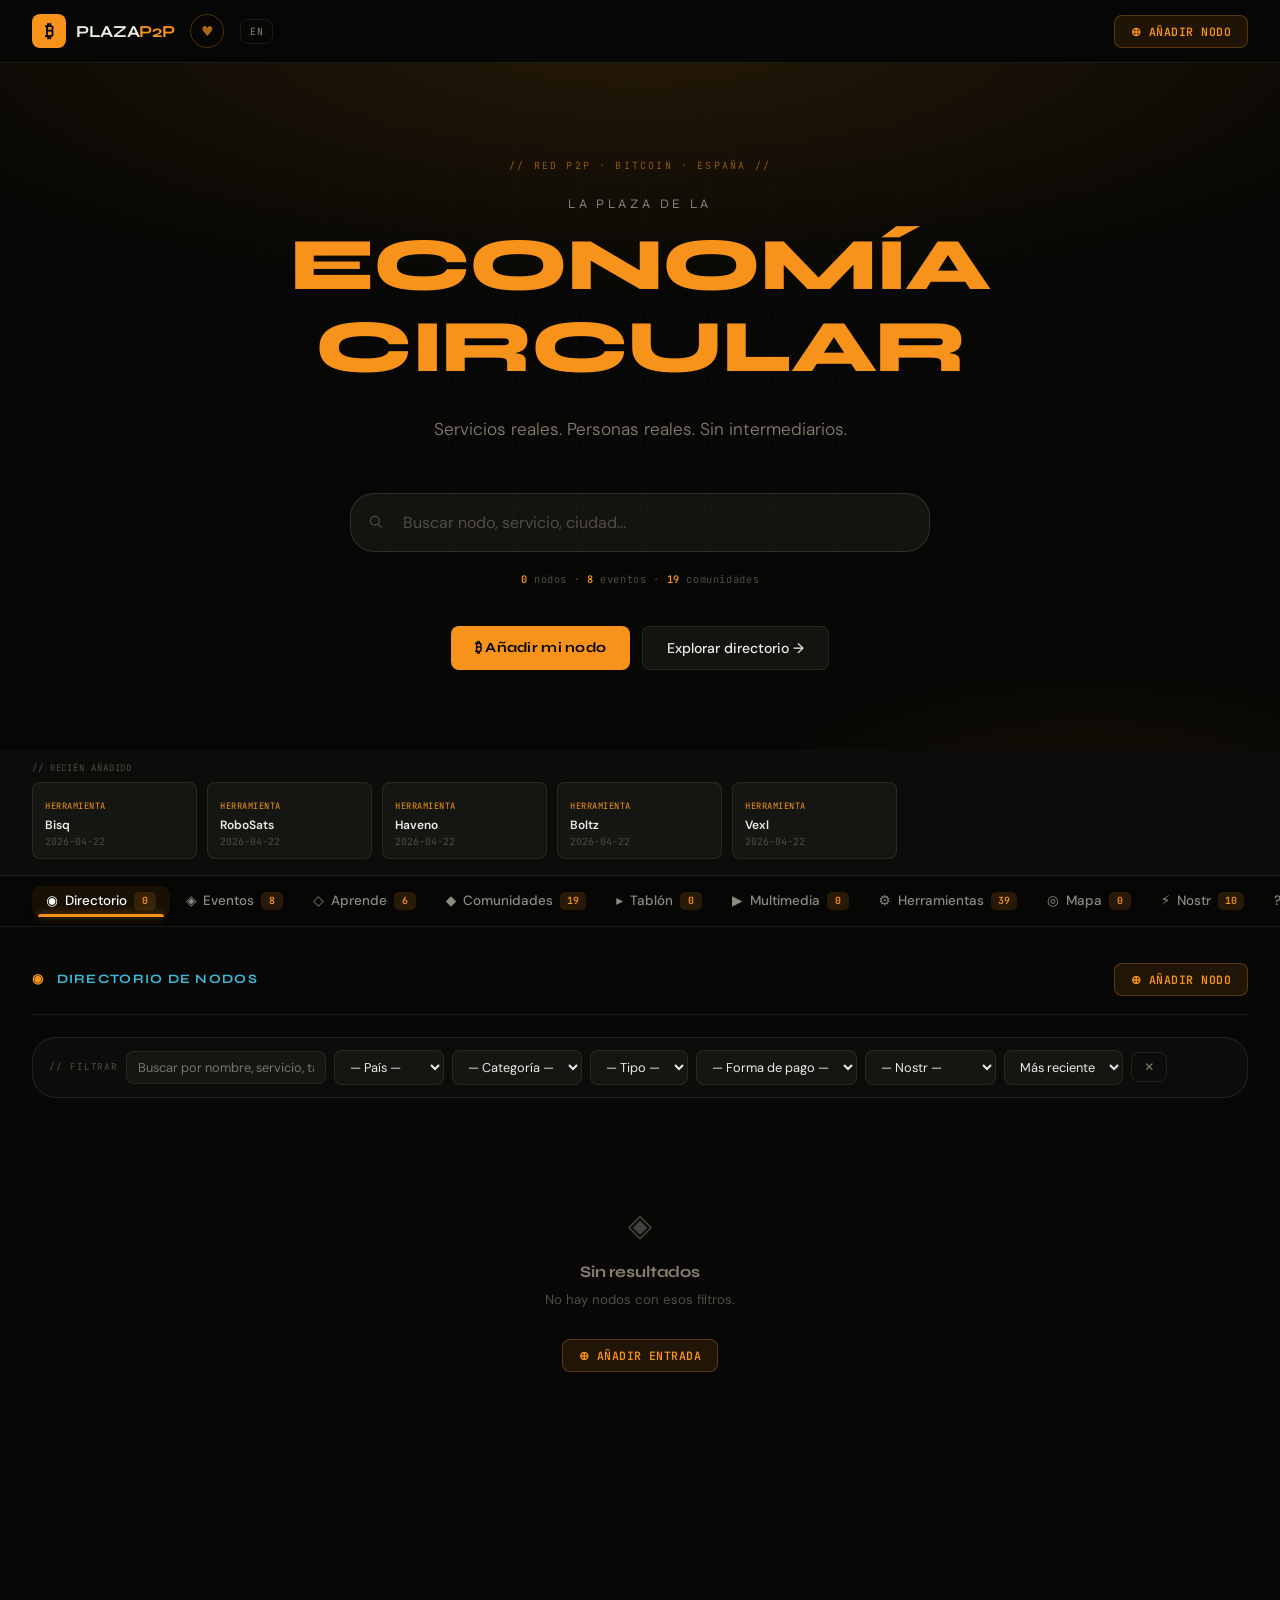
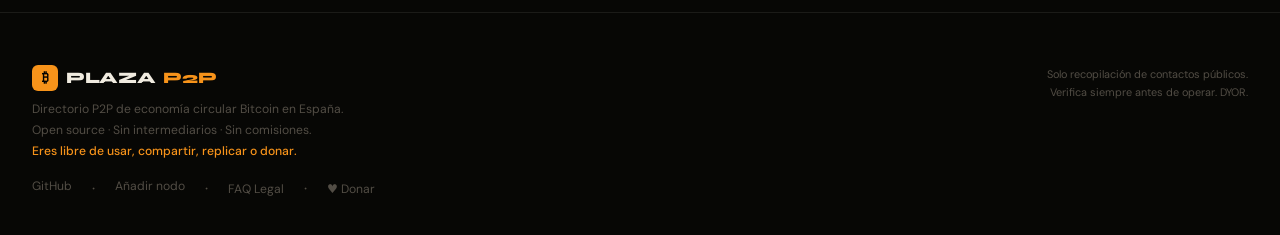
==== commit f6ba0b9c: "upgrade-v2" ====
--- a/index.html
+++ b/index.html
@@ -11,7 +11,7 @@
   <link rel="preconnect" href="https://fonts.googleapis.com">
   <link rel="preconnect" href="https://fonts.gstatic.com" crossorigin>
   <link href="https://fonts.googleapis.com/css2?family=Syne:wght@400;500;600;700;800&family=DM+Sans:ital,wght@0,300;0,400;0,500;0,600;1,400&family=JetBrains+Mono:wght@400;500;600&display=swap" rel="stylesheet">
-  <link rel="stylesheet" href="css/style-v2.css?v=4">
+  <link rel="stylesheet" href="css/style-v2.css?v=3">
   <link rel="alternate" type="application/rss+xml" title="PlazaP2P RSS" href="/feed.xml">
   <link rel="stylesheet" href="https://unpkg.com/leaflet@1.9.4/dist/leaflet.css" integrity="sha256-p4NxAoJBhIIN+hmNHrzRCf9tD/miZyoHS5obTRR9BMY=" crossorigin="">
 </head>
@@ -401,7 +401,7 @@
       <span style="font:400 0.7rem var(--font-mono);color:var(--t-3)">Nodos con ubicación registrada</span>
     </div>
     <div id="mapa-leaflet"></div>
-    <div id="mapa-empty" style="display:none;text-align:center;padding:60px 20px;color:var(--t-3);font:400 0.85rem var(--font-body)">
+    <div id="mapa-sin-nodos" style="display:none;text-align:center;padding:60px 20px;color:var(--t-3);font:400 0.85rem var(--font-body)">
       <div style="font-size:2rem;margin-bottom:12px;opacity:0.3">◎</div>
       Sin nodos georreferenciados aún. Añade tu nodo con ciudad para aparecer aquí.
     </div>
--- a/css/style-v2.css
+++ b/css/style-v2.css
@@ -0,0 +1,1355 @@
+/* ============================================================
+   PLAZAP2P — Style v2 "La Feria Dorada"
+   Warm Premium Dark · Bitcoin Orange Primary · Cyberpunk Traces
+   Syne + DM Sans + JetBrains Mono
+   ============================================================ */
+
+/* ── Variables ─────────────────────────────────────────────── */
+:root {
+  --bg:          #070705;
+  --bg-2:        #0e0d0a;
+  --surface:     rgba(255, 248, 228, 0.040);
+  --surface-2:   rgba(255, 248, 228, 0.068);
+  --border:      rgba(255, 248, 228, 0.082);
+  --border-act:  rgba(247, 147, 26, 0.44);
+
+  --t-1: #f0ebe0;
+  --t-2: #89806d;
+  --t-3: #524d45;
+
+  --accent:      #f7931a;
+  --accent-dim:  #a86010;
+  --accent-glow: rgba(247, 147, 26, 0.16);
+  --btc:         #f7931a;
+
+  --c-tech:    #3db8d8;
+  --c-design:  #c47dd4;
+  --c-legal:   #e8c84a;
+  --c-health:  #5cc87a;
+  --c-food:    #f7931a;
+  --c-art:     #e8706b;
+  --c-fin:     #64c8d8;
+  --c-other:   #7a756e;
+
+  --orange:  #f7931a;
+  --magenta: #c47dd4;
+  --yellow:  #e8c84a;
+  --green:   #5cc87a;
+
+  --font-head: 'Syne', sans-serif;
+  --font-body: 'DM Sans', system-ui, sans-serif;
+  --font-mono: 'JetBrains Mono', monospace;
+
+  --r-sm: 8px;
+  --r-md: 12px;
+  --r-lg: 16px;
+  --r-xl: 22px;
+
+  --ease-spring: cubic-bezier(0.34, 1.56, 0.64, 1);
+  --ease-smooth: cubic-bezier(0.4, 0, 0.2, 1);
+}
+
+/* ── Reset ──────────────────────────────────────────────────── */
+*, *::before, *::after { box-sizing: border-box; margin: 0; padding: 0; }
+html { scroll-behavior: smooth; }
+body {
+  font-family: var(--font-body);
+  background: var(--bg);
+  color: var(--t-1);
+  min-height: 100vh;
+  -webkit-font-smoothing: antialiased;
+  -moz-osx-font-smoothing: grayscale;
+}
+a { color: inherit; text-decoration: none; }
+img { max-width: 100%; display: block; }
+button { cursor: pointer; font-family: inherit; border: none; background: none; }
+select, input, textarea { font-family: inherit; }
+
+::-webkit-scrollbar { width: 5px; }
+::-webkit-scrollbar-track { background: var(--bg); }
+::-webkit-scrollbar-thumb { background: rgba(247,147,26,0.15); border-radius: 3px; }
+::-webkit-scrollbar-thumb:hover { background: rgba(247,147,26,0.3); }
+
+/* ── Layout ─────────────────────────────────────────────────── */
+.container { max-width: 1280px; margin: 0 auto; padding: 0 32px; }
+
+/* ── Header ─────────────────────────────────────────────────── */
+header {
+  position: sticky;
+  top: 0;
+  z-index: 100;
+  background: rgba(7, 7, 5, 0.96);
+  border-bottom: 1px solid var(--border);
+  backdrop-filter: blur(12px);
+}
+.header-inner {
+  display: flex;
+  align-items: center;
+  gap: 16px;
+  padding: 0 32px;
+  height: 62px;
+  max-width: 1280px;
+  margin: 0 auto;
+}
+
+/* ── Logo ────────────────────────────────────────────────────── */
+.logo-block { display: flex; align-items: center; gap: 10px; }
+.logo-mark {
+  display: flex;
+  align-items: center;
+  justify-content: center;
+  width: 34px;
+  height: 34px;
+  background: var(--accent);
+  border-radius: 8px;
+  font-family: var(--font-head);
+  font-weight: 800;
+  font-size: 1.1rem;
+  color: #000;
+  letter-spacing: -0.03em;
+  flex-shrink: 0;
+  animation: logo-breathe 4s ease-in-out infinite;
+}
+.logo-title {
+  font-family: var(--font-head);
+  font-size: 1.05rem;
+  font-weight: 700;
+  letter-spacing: -0.02em;
+  color: var(--t-1);
+}
+.logo-title .accent { color: var(--accent); }
+.logo-sub { display: none; }
+
+.header-stats { display: flex; gap: 24px; margin-left: auto; }
+.stat-item { text-align: center; }
+.stat-num {
+  display: block;
+  font-family: var(--font-head);
+  font-size: 0.9rem;
+  font-weight: 700;
+  color: var(--t-1);
+}
+.stat-label {
+  font-family: var(--font-mono);
+  font-size: 0.55rem;
+  color: var(--t-3);
+  letter-spacing: 0.06em;
+  text-transform: uppercase;
+}
+
+/* ── Buttons ─────────────────────────────────────────────────── */
+.btn-primary {
+  display: inline-flex;
+  align-items: center;
+  gap: 8px;
+  background: var(--accent);
+  color: #000;
+  border: none;
+  border-radius: var(--r-sm);
+  padding: 12px 24px;
+  font: 700 0.88rem var(--font-head);
+  letter-spacing: 0.02em;
+  cursor: pointer;
+  transition: transform 0.2s var(--ease-spring), box-shadow 0.2s, opacity 0.2s;
+  white-space: nowrap;
+}
+.btn-primary:hover {
+  transform: scale(1.035) translateY(-1px);
+  box-shadow: 0 8px 28px rgba(247,147,26,0.4);
+  opacity: 0.95;
+}
+
+.btn-secondary {
+  display: inline-flex;
+  align-items: center;
+  gap: 8px;
+  background: rgba(255,248,228,0.05);
+  border: 1px solid var(--border);
+  border-radius: var(--r-sm);
+  padding: 12px 24px;
+  color: var(--t-1);
+  font: 500 0.88rem var(--font-body);
+  cursor: pointer;
+  transition: background 0.2s, border-color 0.2s;
+}
+.btn-secondary:hover {
+  background: rgba(255,248,228,0.09);
+  border-color: rgba(255,248,228,0.18);
+}
+
+.btn-ghost {
+  display: inline-flex;
+  align-items: center;
+  gap: 8px;
+  background: transparent;
+  border: 1px solid var(--border);
+  border-radius: var(--r-sm);
+  padding: 11px 22px;
+  color: var(--t-2);
+  font: 400 0.85rem var(--font-body);
+  cursor: pointer;
+  transition: color 0.2s, border-color 0.2s;
+}
+.btn-ghost:hover { color: var(--t-1); border-color: rgba(255,248,228,0.2); }
+
+.btn-alta {
+  display: inline-flex;
+  align-items: center;
+  gap: 6px;
+  background: rgba(247,147,26,0.10);
+  border: 1px solid rgba(247,147,26,0.28);
+  border-radius: var(--r-sm);
+  padding: 8px 16px;
+  color: var(--accent);
+  font: 600 0.72rem var(--font-mono);
+  letter-spacing: 0.04em;
+  cursor: pointer;
+  transition: background 0.2s, border-color 0.2s, box-shadow 0.2s;
+  text-decoration: none;
+}
+.btn-alta:hover {
+  background: rgba(247,147,26,0.18);
+  border-color: rgba(247,147,26,0.5);
+  box-shadow: 0 0 12px rgba(247,147,26,0.15);
+}
+
+.btn-link {
+  display: inline-flex;
+  align-items: center;
+  gap: 6px;
+  color: var(--accent);
+  font: 500 0.8rem var(--font-body);
+  cursor: pointer;
+  transition: opacity 0.2s;
+  text-decoration: none;
+  background: none;
+  border: none;
+}
+.btn-link:hover { opacity: 0.72; }
+
+.btn-more {
+  display: inline-flex;
+  align-items: center;
+  gap: 4px;
+  background: rgba(247,147,26,0.08);
+  border: 1px solid rgba(247,147,26,0.22);
+  border-radius: var(--r-sm);
+  padding: 6px 12px;
+  color: var(--accent);
+  font: 600 0.72rem var(--font-mono);
+  letter-spacing: 0.04em;
+  cursor: pointer;
+  transition: background 0.2s, box-shadow 0.2s;
+  white-space: nowrap;
+}
+.btn-more:hover {
+  background: rgba(247,147,26,0.16);
+  box-shadow: 0 0 10px rgba(247,147,26,0.2);
+}
+
+.btn-copy {
+  background: transparent;
+  border: none;
+  color: var(--t-3);
+  font-size: 0.75rem;
+  cursor: pointer;
+  padding: 4px 7px;
+  border-radius: 4px;
+  transition: color 0.2s;
+}
+.btn-copy:hover { color: var(--accent); }
+.btn-copy.copied { color: var(--accent); }
+
+.btn-clear-filters {
+  background: transparent;
+  border: 1px solid var(--border);
+  border-radius: var(--r-sm);
+  padding: 6px 12px;
+  color: var(--t-2);
+  font: 400 0.75rem var(--font-body);
+  cursor: pointer;
+  transition: all 0.2s;
+}
+.btn-clear-filters:hover { border-color: rgba(247,147,26,0.35); color: var(--accent); }
+
+.btn-share-modal {
+  display: inline-flex;
+  align-items: center;
+  gap: 6px;
+  background: rgba(255,248,228,0.04);
+  border: 1px solid var(--border);
+  border-radius: var(--r-sm);
+  padding: 8px 16px;
+  color: var(--t-2);
+  font: 400 0.8rem var(--font-body);
+  cursor: pointer;
+  transition: all 0.2s;
+}
+.btn-share-modal:hover { background: rgba(255,248,228,0.08); color: var(--t-1); }
+
+.btn-donar {
+  display: inline-flex;
+  align-items: center;
+  justify-content: center;
+  width: 34px;
+  height: 34px;
+  border-radius: 50%;
+  background: transparent;
+  border: 1px solid rgba(247,147,26,0.3);
+  color: rgba(247,147,26,0.7);
+  font-size: 0.85rem;
+  cursor: pointer;
+  transition: background 0.2s, border-color 0.2s, color 0.2s, transform 0.15s;
+  flex-shrink: 0;
+}
+.btn-donar:hover {
+  background: rgba(247,147,26,0.12);
+  border-color: var(--accent);
+  color: var(--accent);
+  transform: scale(1.1);
+}
+
+.btn-donar-full {
+  display: inline-flex;
+  align-items: center;
+  gap: 6px;
+  background: rgba(247,147,26,0.08);
+  border: 1px solid rgba(247,147,26,0.25);
+  border-radius: var(--r-sm);
+  padding: 9px 18px;
+  color: var(--btc);
+  font: 500 0.78rem var(--font-mono);
+  letter-spacing: 0.04em;
+  cursor: pointer;
+  transition: background 0.2s, border-color 0.2s;
+  margin-top: 14px;
+}
+.btn-donar-full:hover { background: rgba(247,147,26,0.14); border-color: rgba(247,147,26,0.45); }
+
+.btn-lang {
+  background: transparent;
+  border: 1px solid var(--border);
+  color: var(--t-2);
+  font-family: var(--font-mono);
+  font-size: 0.62rem;
+  padding: 5px 9px;
+  cursor: pointer;
+  border-radius: var(--r-sm);
+  letter-spacing: 0.05em;
+  transition: border-color 0.2s, color 0.2s;
+}
+.btn-lang:hover { border-color: var(--accent); color: var(--accent); }
+
+/* ── Hero ────────────────────────────────────────────────────── */
+.hero-wrap {
+  position: relative;
+  overflow: hidden;
+  isolation: isolate;
+  padding: 96px 32px 80px;
+  text-align: center;
+}
+
+/* Warm orange radial glow */
+.hero-wrap::before {
+  content: '';
+  position: absolute;
+  inset: 0;
+  background:
+    radial-gradient(ellipse 100% 60% at 50% -5%, rgba(247,147,26,0.13) 0%, transparent 65%),
+    radial-gradient(ellipse 45% 30% at 85% 105%, rgba(247,147,26,0.06) 0%, transparent 55%);
+  pointer-events: none;
+  z-index: 0;
+}
+
+/* Subtle grid — cyberpunk trace */
+.hero-wrap::after {
+  content: '';
+  position: absolute;
+  inset: 0;
+  background-image:
+    linear-gradient(rgba(255,248,228,0.024) 1px, transparent 1px),
+    linear-gradient(90deg, rgba(255,248,228,0.024) 1px, transparent 1px);
+  background-size: 64px 64px;
+  pointer-events: none;
+  mask-image: radial-gradient(ellipse 80% 80% at 50% 50%, black 20%, transparent 75%);
+  z-index: 0;
+}
+
+.hero { position: relative; max-width: 820px; margin: 0 auto; z-index: 1; }
+
+.hero-eyebrow {
+  font-family: var(--font-mono);
+  font-size: 0.62rem;
+  color: rgba(247,147,26,0.55);
+  letter-spacing: 0.22em;
+  text-transform: uppercase;
+  margin-bottom: 24px;
+}
+
+.hero-title { margin: 0 0 28px; text-rendering: optimizeLegibility; }
+.hero-lead {
+  display: block;
+  font-family: var(--font-head);
+  font-size: clamp(0.65rem, 1.4vw, 0.82rem);
+  font-weight: 400;
+  color: var(--t-2);
+  letter-spacing: 0.26em;
+  text-transform: uppercase;
+  margin-bottom: 12px;
+}
+.hero-main {
+  display: block;
+  font-family: var(--font-head);
+  font-size: clamp(2.4rem, 5.8vw, 4.8rem);
+  font-weight: 800;
+  color: var(--t-1);
+  letter-spacing: -0.02em;
+  line-height: 1.1;
+  text-transform: uppercase;
+}
+.hero-main .orange { color: var(--accent); }
+
+.hero-sub {
+  font: 300 1.08rem/1.7 var(--font-body);
+  color: var(--t-2);
+  margin-bottom: 48px;
+  max-width: 540px;
+  margin-left: auto;
+  margin-right: auto;
+}
+
+.hero-search-wrap {
+  position: relative;
+  width: min(580px, 92vw);
+  margin: 0 auto 20px;
+}
+.hero-search-icon {
+  position: absolute;
+  left: 18px;
+  top: 50%;
+  transform: translateY(-50%);
+  color: var(--t-3);
+  width: 16px;
+  height: 16px;
+  pointer-events: none;
+}
+.hero-search {
+  width: 100%;
+  background: rgba(255,248,228,0.05);
+  border: 1px solid rgba(255,248,228,0.12);
+  border-radius: var(--r-lg);
+  padding: 18px 22px 18px 52px;
+  font: 400 1rem var(--font-body);
+  color: var(--t-1);
+  transition: border-color 0.2s, box-shadow 0.2s, background 0.2s;
+}
+.hero-search::placeholder { color: var(--t-3); }
+.hero-search:focus {
+  outline: none;
+  border-color: rgba(247,147,26,0.5);
+  box-shadow: 0 0 0 4px rgba(247,147,26,0.08);
+  background: rgba(255,248,228,0.07);
+}
+
+.hero-stats {
+  font-family: var(--font-mono);
+  font-size: 0.65rem;
+  color: var(--t-3);
+  letter-spacing: 0.06em;
+  margin-bottom: 40px;
+}
+.hero-stats .hs-val { color: var(--accent); font-weight: 600; }
+
+.hero-actions {
+  display: flex;
+  gap: 12px;
+  justify-content: center;
+  flex-wrap: wrap;
+}
+
+/* ── Destacados Strip ────────────────────────────────────────── */
+.destacados-strip {
+  border-bottom: 1px solid var(--border);
+  padding: 14px 0;
+  background: rgba(247,147,26,0.025);
+}
+.destacados-strip .container { display: flex; align-items: center; gap: 16px; }
+.destacados-label {
+  font-family: var(--font-mono);
+  font-size: 0.56rem;
+  color: var(--accent);
+  letter-spacing: 0.16em;
+  text-transform: uppercase;
+  white-space: nowrap;
+  flex-shrink: 0;
+}
+.destacados-row {
+  display: flex;
+  gap: 10px;
+  overflow-x: auto;
+  scrollbar-width: none;
+  flex: 1;
+}
+.destacados-row::-webkit-scrollbar { display: none; }
+.destacado-card {
+  flex: 0 0 210px;
+  background: rgba(247,147,26,0.05);
+  border: 1px solid rgba(247,147,26,0.15);
+  border-radius: var(--r-md);
+  padding: 12px 14px;
+  cursor: pointer;
+  transition: background 0.2s, border-color 0.2s;
+}
+.destacado-card:hover { background: rgba(247,147,26,0.10); border-color: rgba(247,147,26,0.32); }
+.destacado-star { font-family: var(--font-mono); font-size: 0.55rem; color: var(--accent); letter-spacing: 0.1em; margin-bottom: 5px; }
+.destacado-card .card-name { font: 600 0.85rem var(--font-body); color: var(--t-1); margin-bottom: 2px; }
+.destacado-card .card-location { font: 400 0.72rem var(--font-body); color: var(--t-2); margin-bottom: 8px; }
+.destacado-motivo { font: 400 italic 0.7rem/1.4 var(--font-body); color: var(--t-2); border-top: 1px solid var(--border); padding-top: 8px; margin-top: 4px; }
+
+/* ── Recién Añadido Strip ────────────────────────────────────── */
+.recientes-strip {
+  background: rgba(255,248,228,0.018);
+  border-bottom: 1px solid var(--border);
+  padding: 12px 0;
+}
+.recientes-label {
+  font-family: var(--font-mono);
+  font-size: 0.56rem;
+  color: var(--t-3);
+  letter-spacing: 0.1em;
+  margin-bottom: 8px;
+}
+.recientes-row {
+  display: flex;
+  gap: 10px;
+  overflow-x: auto;
+  padding-bottom: 4px;
+  scrollbar-width: none;
+}
+.recientes-row::-webkit-scrollbar { display: none; }
+.reciente-card {
+  flex: 0 0 165px;
+  background: var(--surface);
+  border: 1px solid var(--border);
+  padding: 10px 12px;
+  cursor: pointer;
+  border-radius: var(--r-sm);
+  transition: border-color 0.2s;
+}
+.reciente-card:hover { border-color: rgba(247,147,26,0.4); }
+.reciente-tipo { font-size: 0.55rem; font-family: var(--font-mono); color: var(--accent); letter-spacing: 0.06em; }
+.reciente-nombre { font-size: 0.75rem; font-weight: 600; margin-top: 3px; white-space: nowrap; overflow: hidden; text-overflow: ellipsis; color: var(--t-1); }
+.reciente-fecha { font-size: 0.62rem; color: var(--t-3); margin-top: 2px; font-family: var(--font-mono); }
+
+/* ── Navigation ──────────────────────────────────────────────── */
+.main-nav {
+  position: sticky;
+  top: 62px;
+  z-index: 90;
+  background: rgba(7,7,5,0.97);
+  border-bottom: 1px solid var(--border);
+  backdrop-filter: blur(10px);
+}
+.nav-inner {
+  display: flex;
+  align-items: center;
+  gap: 2px;
+  padding: 0 32px;
+  max-width: 1280px;
+  margin: 0 auto;
+  height: 50px;
+  overflow-x: auto;
+  scrollbar-width: none;
+}
+.nav-inner::-webkit-scrollbar { display: none; }
+
+.nav-tab {
+  position: relative;
+  display: inline-flex;
+  align-items: center;
+  gap: 7px;
+  padding: 6px 14px;
+  border-radius: var(--r-sm);
+  font: 500 0.84rem var(--font-body);
+  color: rgba(255, 248, 228, 0.55);
+  cursor: pointer;
+  border: none;
+  background: transparent;
+  white-space: nowrap;
+  transition: color 0.2s, background 0.2s;
+  flex-shrink: 0;
+}
+.nav-tab:hover { color: rgba(255,248,228,0.88); background: rgba(255,248,228,0.04); }
+.nav-tab.active { color: #fff; background: rgba(247,147,26,0.07); }
+.nav-tab.active::after {
+  content: '';
+  position: absolute;
+  bottom: -1px;
+  left: 6px;
+  right: 6px;
+  height: 3px;
+  background: var(--accent);
+  border-radius: 3px 3px 0 0;
+  box-shadow: 0 0 8px rgba(247,147,26,0.5);
+}
+.tab-icon { font-size: 0.85rem; }
+.tab-count {
+  font-family: var(--font-mono);
+  font-size: 0.62rem;
+  font-weight: 600;
+  background: rgba(247,147,26,0.14);
+  color: var(--accent);
+  border-radius: 5px;
+  padding: 2px 7px;
+  min-width: 22px;
+  text-align: center;
+  line-height: 1.4;
+}
+
+/* ── Sections ─────────────────────────────────────────────────── */
+main.container { padding-top: 36px; padding-bottom: 90px; }
+.section-panel { display: none; }
+.section-panel.active { display: block; }
+
+.section-header {
+  display: flex;
+  align-items: center;
+  justify-content: space-between;
+  gap: 16px;
+  padding-bottom: 18px;
+  margin-bottom: 22px;
+  border-bottom: 1px solid var(--border);
+}
+.section-title {
+  font: 700 0.8rem var(--font-head);
+  color: var(--t-2);
+  letter-spacing: 0.1em;
+  text-transform: uppercase;
+}
+.section-title .icon { color: var(--accent); margin-right: 8px; }
+.text-cyan    { color: var(--c-tech); }
+.text-magenta { color: var(--magenta); }
+.text-yellow  { color: var(--yellow); }
+.text-green   { color: var(--green); }
+
+/* ── Filters ──────────────────────────────────────────────────── */
+.filters-bar {
+  display: flex;
+  align-items: center;
+  gap: 8px;
+  flex-wrap: wrap;
+  padding: 12px 16px;
+  background: rgba(255,248,228,0.022);
+  border: 1px solid var(--border);
+  border-radius: var(--r-lg);
+  margin-bottom: 26px;
+}
+.filter-label {
+  font: 400 0.58rem var(--font-mono);
+  color: var(--t-3);
+  letter-spacing: 0.1em;
+  text-transform: uppercase;
+  flex-shrink: 0;
+}
+.filter-input, .filter-select {
+  background: rgba(255,248,228,0.04);
+  border: 1px solid var(--border);
+  border-radius: var(--r-sm);
+  padding: 7px 11px;
+  color: var(--t-1);
+  font: 400 0.8rem var(--font-body);
+  transition: border-color 0.2s, box-shadow 0.2s;
+}
+.filter-input { min-width: 200px; }
+.filter-input:focus, .filter-select:focus {
+  outline: none;
+  border-color: rgba(247,147,26,0.42);
+  box-shadow: 0 0 0 3px rgba(247,147,26,0.07);
+}
+.filter-select option { background: #0d0d0a; }
+.filter-select:focus { background: rgba(255,248,228,0.06); }
+
+/* ── Cards Grid ───────────────────────────────────────────────── */
+.cards-grid {
+  display: grid;
+  grid-template-columns: repeat(auto-fill, minmax(320px, 1fr));
+  gap: 14px;
+}
+
+/* Staggered card entrance */
+@keyframes cardIn {
+  from { opacity: 0; transform: translateY(14px); }
+  to   { opacity: 1; transform: translateY(0); }
+}
+.cards-grid > *:nth-child(1)  { animation: cardIn 0.38s var(--ease-smooth) 0ms   both; }
+.cards-grid > *:nth-child(2)  { animation: cardIn 0.38s var(--ease-smooth) 45ms  both; }
+.cards-grid > *:nth-child(3)  { animation: cardIn 0.38s var(--ease-smooth) 90ms  both; }
+.cards-grid > *:nth-child(4)  { animation: cardIn 0.38s var(--ease-smooth) 135ms both; }
+.cards-grid > *:nth-child(5)  { animation: cardIn 0.38s var(--ease-smooth) 165ms both; }
+.cards-grid > *:nth-child(6)  { animation: cardIn 0.38s var(--ease-smooth) 195ms both; }
+.cards-grid > *:nth-child(7)  { animation: cardIn 0.38s var(--ease-smooth) 210ms both; }
+.cards-grid > *:nth-child(8)  { animation: cardIn 0.38s var(--ease-smooth) 225ms both; }
+.cards-grid > *:nth-child(n+9){ animation: cardIn 0.38s var(--ease-smooth) 240ms both; }
+
+/* ── Card (Nodo) ──────────────────────────────────────────────── */
+.card {
+  position: relative;
+  background: var(--surface);
+  border: 1px solid var(--border);
+  border-radius: var(--r-lg);
+  overflow: hidden;
+  transition:
+    transform 0.28s var(--ease-spring),
+    border-color 0.22s,
+    box-shadow 0.22s;
+}
+.card:hover {
+  transform: translateY(-4px) scale(1.003);
+  border-color: rgba(247,147,26,0.28);
+  box-shadow: 0 16px 48px rgba(0,0,0,0.5), 0 0 0 1px rgba(247,147,26,0.1), 0 0 32px rgba(247,147,26,0.06);
+}
+
+/* Card accent stripe — top color bar */
+.card-accent {
+  height: 3px;
+  width: 100%;
+  opacity: 0.7;
+  transition: opacity 0.22s;
+}
+.card:hover .card-accent { opacity: 1; }
+.card-accent.tech        { background: var(--c-tech); }
+.card-accent.diseño      { background: var(--c-design); }
+.card-accent.legal       { background: var(--c-legal); }
+.card-accent.salud       { background: var(--c-health); }
+.card-accent.educacion   { background: var(--c-tech); }
+.card-accent.alimentacion{ background: var(--c-food); }
+.card-accent.arte        { background: var(--c-art); }
+.card-accent.finanzas    { background: var(--c-fin); }
+.card-accent.construccion{ background: var(--c-food); }
+.card-accent.logistica   { background: var(--c-other); }
+.card-accent.hosteleria  { background: var(--c-food); }
+.card-accent.marketing   { background: var(--c-design); }
+.card-accent.otro        { background: var(--c-other); }
+.card-accent.comercio    { background: var(--c-fin); }
+
+/* Legacy support — top pseudo element */
+.card::before {
+  content: '';
+  position: absolute;
+  top: 0; left: 0; right: 0;
+  height: 1px;
+  opacity: 0;
+  transition: opacity 0.2s;
+  z-index: 1;
+}
+
+.card-body { padding: 20px 22px 22px; }
+.card-top { display: flex; align-items: flex-start; gap: 12px; margin-bottom: 13px; }
+.card-avatar { flex-shrink: 0; width: 42px; height: 42px; border-radius: 10px; overflow: hidden; }
+.card-avatar img { width: 100%; height: 100%; object-fit: cover; }
+
+.avatar-initials {
+  width: 42px; height: 42px;
+  border-radius: 10px;
+  display: flex; align-items: center; justify-content: center;
+  font: 700 0.82rem var(--font-head);
+  flex-shrink: 0;
+}
+.avatar-cyan    { background: rgba(61,184,216,0.1);  color: var(--c-tech);   border: 1px solid rgba(61,184,216,0.2); }
+.avatar-magenta { background: rgba(196,125,212,0.1); color: var(--c-design); border: 1px solid rgba(196,125,212,0.2); }
+.avatar-green   { background: rgba(92,200,122,0.1);  color: var(--c-health); border: 1px solid rgba(92,200,122,0.2); }
+.avatar-orange  { background: rgba(247,147,26,0.12); color: var(--accent);   border: 1px solid rgba(247,147,26,0.22); }
+.avatar-yellow  { background: rgba(232,200,74,0.1);  color: var(--c-legal);  border: 1px solid rgba(232,200,74,0.2); }
+
+.card-meta { flex: 1; min-width: 0; }
+.card-name {
+  font: 700 0.92rem var(--font-head);
+  color: var(--t-1);
+  white-space: nowrap;
+  overflow: hidden;
+  text-overflow: ellipsis;
+  margin-bottom: 3px;
+  letter-spacing: -0.01em;
+}
+.card-location {
+  font: 400 0.72rem var(--font-body);
+  color: var(--t-2);
+  display: flex;
+  align-items: center;
+  gap: 4px;
+}
+.loc-dot { color: var(--accent); font-size: 0.55rem; }
+
+/* ── Badges ───────────────────────────────────────────────────── */
+.badge {
+  display: inline-flex; align-items: center;
+  padding: 3px 9px; border-radius: 6px;
+  font: 700 0.6rem var(--font-mono);
+  letter-spacing: 0.04em; text-transform: uppercase;
+  flex-shrink: 0;
+}
+.badge-ofrezco { background: rgba(247,147,26,0.12); color: var(--accent);   border: 1px solid rgba(247,147,26,0.28); }
+.badge-busco   { background: rgba(196,125,212,0.1); color: var(--c-design); border: 1px solid rgba(196,125,212,0.22); }
+.badge-ambos   { background: rgba(92,200,122,0.1);  color: var(--c-health); border: 1px solid rgba(92,200,122,0.22); }
+.badge-nuevo   { background: rgba(92,200,122,0.1);  color: var(--c-health); border: 1px solid rgba(92,200,122,0.22); animation: pulse-nuevo 2.5s ease-in-out infinite; margin-left: 8px; font-size: 0.52rem; vertical-align: middle; padding: 2px 7px; }
+
+.card-desc {
+  font: 400 0.83rem/1.65 var(--font-body);
+  color: var(--t-2);
+  display: -webkit-box;
+  -webkit-line-clamp: 3;
+  -webkit-box-orient: vertical;
+  overflow: hidden;
+  margin-bottom: 12px;
+  text-wrap: pretty;
+}
+
+.card-tags { display: flex; flex-wrap: wrap; gap: 5px; margin-bottom: 12px; }
+.tag {
+  font: 400 0.6rem var(--font-mono);
+  color: var(--t-3);
+  background: rgba(255,248,228,0.03);
+  border: 1px solid var(--border);
+  border-radius: 5px;
+  padding: 2px 7px;
+  transition: color 0.2s, border-color 0.2s;
+}
+.card:hover .tag { color: var(--t-2); }
+
+.card-crypto { display: flex; flex-wrap: wrap; gap: 5px; margin-bottom: 14px; }
+.crypto-badge {
+  font: 600 0.6rem var(--font-mono);
+  padding: 3px 8px;
+  border-radius: 5px;
+  letter-spacing: 0.02em;
+}
+.crypto-badge.btc    { background: rgba(247,147,26,0.12); color: var(--accent);  border: 1px solid rgba(247,147,26,0.28); }
+.crypto-badge.ln     { background: rgba(168,85,247,0.1);  color: #a855f7; border: 1px solid rgba(168,85,247,0.22); }
+.crypto-badge.eth    { background: rgba(98,126,234,0.1);  color: #627eea; border: 1px solid rgba(98,126,234,0.2); }
+.crypto-badge.usdt   { background: rgba(0,163,123,0.1);   color: #00a37b; border: 1px solid rgba(0,163,123,0.2); }
+.crypto-badge.xmr    { background: rgba(255,102,0,0.1);   color: #ff6600; border: 1px solid rgba(255,102,0,0.2); }
+.crypto-badge.sol    { background: rgba(20,241,149,0.1);  color: #14f195; border: 1px solid rgba(20,241,149,0.2); }
+.crypto-badge.trueque{ background: rgba(92,200,122,0.1);  color: var(--c-health); border: 1px solid rgba(92,200,122,0.2); }
+.crypto-badge.fiat   { background: rgba(120,120,115,0.1); color: #7a756e; border: 1px solid rgba(120,120,115,0.18); }
+
+.card-footer {
+  display: flex;
+  align-items: center;
+  justify-content: space-between;
+  padding-top: 14px;
+  border-top: 1px solid var(--border);
+  gap: 8px;
+}
+.card-contacts { display: flex; gap: 5px; flex-wrap: wrap; }
+.contact-link {
+  font: 500 0.7rem var(--font-body);
+  color: var(--t-2);
+  background: rgba(255,248,228,0.04);
+  border: 1px solid var(--border);
+  border-radius: 6px;
+  padding: 4px 9px;
+  transition: color 0.2s, border-color 0.2s;
+  text-decoration: none;
+}
+.contact-link:hover { color: var(--t-1); border-color: rgba(255,248,228,0.2); }
+
+/* ── Nostr inline badge (en tarjeta) ─────────────────────────── */
+.nostr-badge-inline {
+  display: inline-flex; align-items: center; gap: 3px;
+  font: 600 0.58rem var(--font-mono);
+  background: rgba(196,125,212,0.1);
+  border: 1px solid rgba(196,125,212,0.2);
+  color: var(--c-design);
+  border-radius: 5px;
+  padding: 2px 7px;
+  margin-left: 4px;
+  vertical-align: middle;
+}
+
+/* ── Event Cards ──────────────────────────────────────────────── */
+/* app.js renders: event-card > event-date-box, event-name, event-lugar, event-desc, event-footer */
+/* Date redesign: pill badge at top, single-column layout — cleaner than side box */
+.event-card {
+  background: var(--surface);
+  border: 1px solid var(--border);
+  border-radius: var(--r-lg);
+  padding: 22px 24px;
+  display: block;
+  transition: transform 0.28s var(--ease-spring), border-color 0.22s, box-shadow 0.22s;
+  position: relative;
+}
+.event-card:hover {
+  transform: translateY(-4px);
+  border-color: rgba(196,125,212,0.3);
+  box-shadow: 0 14px 44px rgba(0,0,0,0.48), 0 0 0 1px rgba(196,125,212,0.1);
+}
+/* Accent line at top */
+.event-card::before {
+  content: '';
+  position: absolute;
+  top: 0; left: 0; right: 0;
+  height: 2px;
+  background: linear-gradient(90deg, rgba(196,125,212,0.8), transparent);
+  border-radius: var(--r-lg) var(--r-lg) 0 0;
+}
+
+/* Date as a pill badge */
+.event-date-box {
+  display: inline-flex;
+  align-items: center;
+  gap: 8px;
+  background: rgba(196,125,212,0.08);
+  border: 1px solid rgba(196,125,212,0.22);
+  border-radius: 20px;
+  padding: 5px 12px 5px 10px;
+  margin-bottom: 14px;
+  width: auto;
+}
+.event-date {
+  font: 600 0.75rem var(--font-mono);
+  color: var(--c-design);
+  line-height: 1.2;
+  display: inline;
+  word-break: normal;
+  font-size: 0.75rem;
+}
+.event-time {
+  font: 400 0.68rem var(--font-mono);
+  color: var(--t-3);
+  display: inline;
+  border-left: 1px solid rgba(196,125,212,0.25);
+  padding-left: 8px;
+}
+
+/* Content — block layout, no grid columns needed */
+.event-content { display: block; }
+.event-name {
+  font: 700 1rem var(--font-head);
+  color: var(--t-1);
+  letter-spacing: -0.02em;
+  line-height: 1.3;
+  margin-bottom: 6px;
+}
+.event-lugar {
+  font: 400 0.78rem var(--font-body);
+  color: var(--t-2);
+  display: flex;
+  align-items: center;
+  gap: 5px;
+  margin-bottom: 12px;
+}
+.event-desc {
+  font: 400 0.83rem/1.65 var(--font-body);
+  color: var(--t-2);
+  display: -webkit-box;
+  -webkit-line-clamp: 3;
+  -webkit-box-orient: vertical;
+  overflow: hidden;
+  margin-bottom: 16px;
+}
+.event-footer {
+  display: flex;
+  align-items: center;
+  gap: 8px;
+  flex-wrap: wrap;
+  padding-top: 14px;
+  border-top: 1px solid var(--border);
+}
+.event-coste { font: 600 0.7rem var(--font-mono); color: var(--c-health); }
+.event-tipo-badge {
+  font: 400 0.6rem var(--font-mono);
+  background: rgba(196,125,212,0.08);
+  border: 1px solid rgba(196,125,212,0.18);
+  color: var(--c-design);
+  border-radius: 20px;
+  padding: 3px 10px;
+}
+
+/* ── Guide Cards ──────────────────────────────────────────────── */
+.guia-card {
+  background: var(--surface);
+  border: 1px solid var(--border);
+  border-radius: var(--r-lg);
+  padding: 22px;
+  transition: transform 0.28s var(--ease-spring), border-color 0.22s, box-shadow 0.22s;
+}
+.guia-card:hover { transform: translateY(-4px); border-color: rgba(232,200,74,0.22); box-shadow: 0 14px 44px rgba(0,0,0,0.48); }
+.guia-meta { display: flex; gap: 6px; margin-bottom: 12px; flex-wrap: wrap; }
+.nivel-badge { font: 600 0.58rem var(--font-mono); padding: 3px 8px; border-radius: 5px; letter-spacing: 0.03em; }
+.nivel-badge.principiante { background: rgba(92,200,122,0.1);  color: var(--c-health); border: 1px solid rgba(92,200,122,0.2); }
+.nivel-badge.intermedio   { background: rgba(247,147,26,0.1);  color: var(--accent);   border: 1px solid rgba(247,147,26,0.22); }
+.nivel-badge.avanzado     { background: rgba(232,112,107,0.1); color: var(--c-art);    border: 1px solid rgba(232,112,107,0.2); }
+/* ── Visual Badges (kycnot.me style) ─────────────────────────── */
+/* Enhanced guia-tipo-badge for platform/property tags */
+.guia-tipo-badge {
+  font: 500 0.62rem var(--font-mono);
+  padding: 3px 9px;
+  border-radius: 20px;
+  background: rgba(255,248,228,0.05);
+  border: 1px solid var(--border);
+  color: var(--t-2);
+  display: inline-flex;
+  align-items: center;
+  gap: 4px;
+  transition: border-color 0.2s, color 0.2s;
+}
+
+/* Platform-specific badge colors via attribute matching */
+.guia-tipo-badge[data-platform="web"],
+.guia-tipo-badge:not([style]) { }
+
+/* Open Source badge — app.js sets inline style color:#30d158 */
+.guia-meta span[style*="30d158"] {
+  background: rgba(92,200,122,0.1) !important;
+  border-color: rgba(92,200,122,0.28) !important;
+  border-radius: 20px !important;
+  padding: 3px 9px !important;
+  font-family: var(--font-mono) !important;
+  font-size: 0.62rem !important;
+  font-weight: 500 !important;
+}
+.guia-meta span[style*="30d158"]::before { content: '✓ '; }
+
+/* nostr-badge-os (Open Source marker) */
+.nostr-badge-os::before { content: '✓ '; }
+.nostr-badge-zaps::before { content: ''; }
+
+/* Tool property visual pills */
+.tool-prop {
+  display: inline-flex;
+  align-items: center;
+  gap: 4px;
+  font: 500 0.6rem var(--font-mono);
+  padding: 3px 9px;
+  border-radius: 20px;
+  border: 1px solid;
+  white-space: nowrap;
+}
+.tool-prop-free    { background: rgba(92,200,122,0.08);  color: var(--green);  border-color: rgba(92,200,122,0.25); }
+.tool-prop-os      { background: rgba(61,184,216,0.08);  color: var(--c-tech); border-color: rgba(61,184,216,0.22); }
+.tool-prop-paid    { background: rgba(247,147,26,0.08);  color: var(--accent); border-color: rgba(247,147,26,0.22); }
+.tool-prop-web     { background: rgba(255,248,228,0.04); color: var(--t-2);    border-color: var(--border); }
+.tool-prop-nostr   { background: rgba(196,125,212,0.08); color: var(--magenta);border-color: rgba(196,125,212,0.22); }
+
+/* Larger guia-meta spacing for readability */
+.guia-meta { display: flex; gap: 6px; margin-bottom: 14px; flex-wrap: wrap; align-items: center; }
+.guia-title { font: 700 0.93rem var(--font-head); color: var(--t-1); margin-bottom: 8px; letter-spacing: -0.01em; }
+.guia-desc  { font: 400 0.8rem/1.58 var(--font-body); color: var(--t-2); display: -webkit-box; -webkit-line-clamp: 3; -webkit-box-orient: vertical; overflow: hidden; margin-bottom: 12px; }
+.guia-footer { display: flex; align-items: center; justify-content: space-between; }
+.guia-autor { font: 400 0.68rem var(--font-mono); color: var(--t-3); }
+
+/* ── Community Cards ──────────────────────────────────────────── */
+.com-card {
+  background: var(--surface);
+  border: 1px solid var(--border);
+  border-radius: var(--r-lg);
+  padding: 20px;
+  transition: transform 0.28s var(--ease-spring), border-color 0.22s, box-shadow 0.22s;
+}
+.com-card:hover { transform: translateY(-4px); border-color: rgba(92,200,122,0.22); box-shadow: 0 14px 44px rgba(0,0,0,0.48); }
+.com-plataforma {
+  font: 600 0.6rem var(--font-mono);
+  color: var(--c-health);
+  letter-spacing: 0.1em;
+  text-transform: uppercase;
+  margin-bottom: 8px;
+  display: flex; align-items: center; gap: 4px;
+}
+.com-plataforma::before { content: '→ '; }
+.com-name { font: 700 0.93rem var(--font-head); color: var(--t-1); margin-bottom: 4px; letter-spacing: -0.01em; }
+.com-miembros { font: 400 0.73rem var(--font-body); color: var(--t-2); margin-bottom: 10px; }
+.com-desc { font: 400 0.8rem/1.58 var(--font-body); color: var(--t-2); display: -webkit-box; -webkit-line-clamp: 3; -webkit-box-orient: vertical; overflow: hidden; margin-bottom: 14px; }
+
+/* ── Anuncio Cards ────────────────────────────────────────────── */
+.anuncio-card {
+  background: var(--surface);
+  border: 1px solid var(--border);
+  border-radius: var(--r-lg);
+  padding: 20px;
+  transition: transform 0.28s var(--ease-spring), border-color 0.22s, box-shadow 0.22s;
+}
+.anuncio-card:hover { transform: translateY(-4px); border-color: rgba(247,147,26,0.25); box-shadow: 0 14px 44px rgba(0,0,0,0.48); }
+.anuncio-tipo { font: 600 0.58rem var(--font-mono); padding: 3px 8px; border-radius: 5px; background: rgba(247,147,26,0.1); border: 1px solid rgba(247,147,26,0.22); color: var(--accent); margin-bottom: 10px; display: inline-block; }
+.anuncio-title { font: 700 0.93rem var(--font-head); color: var(--t-1); margin-bottom: 8px; letter-spacing: -0.01em; }
+.anuncio-desc  { font: 400 0.8rem/1.58 var(--font-body); color: var(--t-2); display: -webkit-box; -webkit-line-clamp: 3; -webkit-box-orient: vertical; overflow: hidden; margin-bottom: 12px; }
+.anuncio-footer { display: flex; align-items: center; gap: 10px; flex-wrap: wrap; }
+
+/* ── Multimedia Cards ─────────────────────────────────────────── */
+.media-card {
+  background: var(--surface);
+  border: 1px solid var(--border);
+  border-radius: var(--r-lg);
+  padding: 20px;
+  transition: transform 0.28s var(--ease-spring), border-color 0.22s, box-shadow 0.22s;
+}
+.media-card:hover { transform: translateY(-4px); border-color: rgba(247,147,26,0.22); box-shadow: 0 14px 44px rgba(0,0,0,0.48); }
+
+/* ── Nostr Cards ──────────────────────────────────────────────── */
+.nostr-card {
+  background: var(--surface);
+  border: 1px solid var(--border);
+  border-radius: var(--r-lg);
+  padding: 20px;
+  transition: transform 0.28s var(--ease-spring), border-color 0.22s, box-shadow 0.22s;
+}
+.nostr-card:hover { transform: translateY(-4px); border-color: rgba(196,125,212,0.28); box-shadow: 0 14px 44px rgba(0,0,0,0.48); }
+.nostr-header { display: flex; align-items: flex-start; gap: 12px; margin-bottom: 12px; }
+.nostr-logo-wrap { flex-shrink: 0; }
+.nostr-logo { width: 36px; height: 36px; border-radius: 8px; object-fit: contain; background: rgba(255,248,228,0.04); border: 1px solid var(--border); display: block; }
+.nostr-logo-icon { width: 36px; height: 36px; border-radius: 8px; background: rgba(196,125,212,0.1); border: 1px solid rgba(196,125,212,0.2); display: flex; align-items: center; justify-content: center; font-size: 16px; }
+.nostr-title { font: 700 0.93rem var(--font-head); color: var(--t-1); margin-bottom: 6px; letter-spacing: -0.01em; }
+.nostr-badges { display: flex; gap: 5px; flex-wrap: wrap; }
+.nostr-badge { font: 400 0.58rem var(--font-mono); padding: 2px 7px; border-radius: 5px; border: 1px solid; }
+.nostr-badge-plain { font: 400 0.58rem var(--font-mono); padding: 2px 7px; border-radius: 5px; background: rgba(255,248,228,0.04); border: 1px solid var(--border); color: var(--t-2); }
+.nostr-badge-os    { font: 400 0.58rem var(--font-mono); padding: 2px 7px; border-radius: 5px; background: rgba(92,200,122,0.08); border: 1px solid rgba(92,200,122,0.2); color: var(--green); }
+.nostr-badge-zaps  { font: 400 0.58rem var(--font-mono); padding: 2px 7px; border-radius: 5px; background: rgba(247,147,26,0.08); border: 1px solid rgba(247,147,26,0.2); color: var(--btc); }
+.nostr-desc { font: 400 0.8rem/1.58 var(--font-body); color: var(--t-2); display: -webkit-box; -webkit-line-clamp: 3; -webkit-box-orient: vertical; overflow: hidden; margin-bottom: 12px; }
+.nostr-footer { display: flex; align-items: center; justify-content: space-between; }
+
+/* ── Tool sections ────────────────────────────────────────────── */
+.tool-section { margin-bottom: 40px; }
+.tool-section-header {
+  display: flex; align-items: center; gap: 10px;
+  padding: 10px 0 12px;
+  border-bottom: 1px solid var(--border);
+  margin-bottom: 18px;
+}
+.tool-section-icon { font-size: 1rem; color: var(--accent); font-family: var(--font-mono); width: 22px; text-align: center; flex-shrink: 0; }
+.tool-section-name { font: 700 0.8rem var(--font-head); color: var(--t-1); letter-spacing: 0.06em; text-transform: uppercase; }
+.tool-section-count { font: 400 0.62rem var(--font-mono); color: var(--t-3); margin-left: 4px; }
+
+/* Tool header inside guia-card */
+.tool-header {
+  display: flex;
+  align-items: center;
+  gap: 12px;
+  margin-bottom: 10px;
+}
+.tool-logo-wrap { flex-shrink: 0; width: 36px; height: 36px; }
+.tool-logo {
+  width: 36px !important;
+  height: 36px !important;
+  max-width: 36px !important;
+  max-height: 36px !important;
+  border-radius: 8px;
+  object-fit: contain;
+  background: rgba(255,248,228,0.05);
+  border: 1px solid var(--border);
+  display: block;
+}
+
+/* Global image size guard in all cards */
+.card img, .guia-card img, .com-card img, .nostr-card img, .anuncio-card img {
+  max-width: 100%;
+}
+.nostr-logo {
+  width: 36px !important;
+  height: 36px !important;
+  max-width: 36px !important;
+  max-height: 36px !important;
+  border-radius: 8px;
+  object-fit: contain;
+  display: block;
+}
+.nostr-logo-icon { width: 36px; height: 36px; border-radius: 8px; background: rgba(196,125,212,0.1); border: 1px solid rgba(196,125,212,0.2); display: flex; align-items: center; justify-content: center; font-size: 16px; flex-shrink: 0; }
+
+/* Legacy herramienta classes */
+.herramienta-card {
+  background: var(--surface);
+  border: 1px solid var(--border);
+  border-radius: var(--r-lg);
+  padding: 18px 20px;
+  transition: transform 0.28s var(--ease-spring), border-color 0.22s, box-shadow 0.22s;
+}
+.herramienta-card:hover { transform: translateY(-3px); border-color: rgba(247,147,26,0.22); box-shadow: 0 12px 36px rgba(0,0,0,0.44); }
+.herramienta-header { display: flex; align-items: flex-start; gap: 12px; margin-bottom: 10px; }
+.herramienta-logo-wrap { flex-shrink: 0; }
+.herramienta-logo { width: 36px; height: 36px; max-width: 36px; max-height: 36px; border-radius: 8px; object-fit: contain; background: rgba(255,248,228,0.04); border: 1px solid var(--border); display: block; }
+.herramienta-icon { width: 36px; height: 36px; border-radius: 8px; background: rgba(247,147,26,0.08); border: 1px solid rgba(247,147,26,0.18); display: flex; align-items: center; justify-content: center; font-size: 16px; }
+.herramienta-meta { flex: 1; min-width: 0; }
+.herramienta-title { font: 700 0.9rem var(--font-head); color: var(--t-1); margin-bottom: 4px; letter-spacing: -0.01em; }
+.herramienta-badges { display: flex; gap: 5px; flex-wrap: wrap; }
+.herramienta-badge { font: 400 0.56rem var(--font-mono); padding: 2px 7px; border-radius: 5px; }
+.herramienta-badge-free { background: rgba(92,200,122,0.08); border: 1px solid rgba(92,200,122,0.2); color: var(--green); }
+.herramienta-badge-os   { background: rgba(61,184,216,0.08); border: 1px solid rgba(61,184,216,0.2); color: var(--c-tech); }
+.herramienta-badge-paid { background: rgba(247,147,26,0.08); border: 1px solid rgba(247,147,26,0.2); color: var(--accent); }
+.herramienta-badge-lang { background: rgba(255,248,228,0.04); border: 1px solid var(--border); color: var(--t-2); }
+.herramienta-desc { font: 400 0.8rem/1.58 var(--font-body); color: var(--t-2); display: -webkit-box; -webkit-line-clamp: 2; -webkit-box-orient: vertical; overflow: hidden; margin-bottom: 12px; }
+.herramienta-footer { display: flex; align-items: center; justify-content: space-between; }
+
+/* ── How it works ─────────────────────────────────────────────── */
+.how-section {
+  margin-top: 72px;
+  padding: 52px;
+  background: rgba(255,248,228,0.022);
+  border: 1px solid var(--border);
+  border-radius: var(--r-xl);
+  position: relative;
+  overflow: hidden;
+}
+.how-section::before {
+  content: '';
+  position: absolute;
+  inset: 0;
+  background: radial-gradient(ellipse 70% 50% at 50% 0%, rgba(247,147,26,0.04) 0%, transparent 70%);
+  pointer-events: none;
+}
+.how-section-eyebrow { font: 400 0.6rem var(--font-mono); color: var(--accent); letter-spacing: 0.16em; text-transform: uppercase; margin-bottom: 8px; }
+.how-section-title { font: 800 1.4rem var(--font-head); color: var(--t-1); margin-bottom: 40px; letter-spacing: -0.02em; }
+.steps-grid { display: grid; grid-template-columns: repeat(auto-fit, minmax(180px, 1fr)); gap: 32px; margin-bottom: 40px; }
+.step-item { position: relative; }
+.step-num { font: 800 2.4rem var(--font-head); color: rgba(247,147,26,0.14); line-height: 1; margin-bottom: 10px; letter-spacing: -0.05em; }
+.step-title { font: 700 0.88rem var(--font-head); color: var(--t-1); margin-bottom: 6px; letter-spacing: -0.01em; }
+.step-desc  { font: 400 0.8rem/1.65 var(--font-body); color: var(--t-2); }
+.action-row { display: flex; gap: 12px; flex-wrap: wrap; padding-top: 28px; border-top: 1px solid var(--border); }
+
+.info-box { background: rgba(247,147,26,0.04); border: 1px solid rgba(247,147,26,0.12); border-radius: var(--r-md); padding: 18px 22px; margin-top: 16px; }
+.info-box-title { font: 700 0.82rem var(--font-head); color: var(--accent); margin-bottom: 6px; }
+.info-box p { font: 400 0.8rem/1.65 var(--font-body); color: var(--t-2); }
+.info-box code { font-family: var(--font-mono); color: var(--accent); font-size: 0.8rem; }
+
+/* ── FAQ / Legal ──────────────────────────────────────────────── */
+.legal-banner { background: rgba(232,200,74,0.05); border: 1px solid rgba(232,200,74,0.18); border-radius: var(--r-md); padding: 16px 20px; display: flex; align-items: flex-start; gap: 12px; margin-bottom: 24px; }
+.legal-banner-icon { font-size: 1.2rem; flex-shrink: 0; }
+.legal-banner p { font: 400 0.8rem/1.65 var(--font-body); color: var(--t-2); }
+.faq-grid { display: grid; grid-template-columns: repeat(auto-fill, minmax(460px, 1fr)); gap: 20px; }
+.faq-block { background: var(--surface); border: 1px solid var(--border); border-radius: var(--r-lg); padding: 22px; }
+.faq-block-title { font: 700 0.6rem var(--font-mono); color: var(--accent); letter-spacing: 0.12em; text-transform: uppercase; margin-bottom: 16px; padding-bottom: 10px; border-bottom: 1px solid var(--border); }
+.faq-item { margin-bottom: 14px; }
+.faq-item:last-child { margin-bottom: 0; }
+.faq-q { font: 600 0.82rem var(--font-body); color: var(--t-1); margin-bottom: 5px; }
+.faq-a { font: 400 0.78rem/1.65 var(--font-body); color: var(--t-2); }
+.faq-list { padding-left: 0; list-style: none; margin-top: 6px; }
+.faq-list li { font: 400 0.76rem/1.6 var(--font-body); color: var(--t-2); padding: 3px 0 3px 14px; position: relative; }
+.faq-list li::before { content: '→'; color: var(--accent); position: absolute; left: 0; font-size: 0.62rem; top: 5px; font-family: var(--font-mono); }
+.legal-footer-box { margin-top: 20px; padding: 14px 18px; background: rgba(255,248,228,0.02); border: 1px solid var(--border); border-radius: var(--r-md); font: 400 0.76rem/1.7 var(--font-body); color: var(--t-3); }
+.faq-block-donar { border-color: rgba(247,147,26,0.15); }
+
+/* ── Mapa ─────────────────────────────────────────────────────── */
+#mapa-leaflet { height: 520px; border-radius: var(--r-lg); overflow: hidden; border: 1px solid var(--border); min-height: 400px; }
+
+/* ── Modal Donaciones ─────────────────────────────────────────── */
+.donar-mensaje { font: 400 0.85rem/1.7 var(--font-body); color: var(--t-2); margin-bottom: 28px; padding-bottom: 20px; border-bottom: 1px solid var(--border); }
+.donar-addresses { display: flex; flex-direction: column; gap: 16px; margin-bottom: 24px; }
+.donar-addr-block { background: rgba(255,248,228,0.02); border: 1px solid var(--border); border-radius: var(--r-md); padding: 16px 18px; }
+.donar-addr-label { font: 500 0.6rem var(--font-mono); color: var(--t-3); letter-spacing: 0.12em; text-transform: uppercase; margin-bottom: 10px; display: flex; align-items: center; gap: 6px; }
+.donar-addr-label .addr-icon { font-size: 0.85rem; }
+.donar-addr-value { font: 400 0.78rem var(--font-mono); color: var(--t-1); word-break: break-all; line-height: 1.5; display: flex; align-items: center; justify-content: space-between; gap: 10px; }
+.donar-addr-value .addr-text { flex: 1; }
+.donar-addr-pending { font: 400 italic 0.78rem var(--font-body); color: var(--t-3); }
+.donar-gracias { font: 400 0.76rem/1.65 var(--font-body); color: var(--t-3); text-align: center; padding-top: 16px; border-top: 1px solid var(--border); }
+.donation-addresses { margin: 14px 0; }
+
+/* ── Modal ────────────────────────────────────────────────────── */
+.modal-overlay { display: none; position: fixed; inset: 0; background: rgba(0,0,0,0.75); backdrop-filter: blur(10px); z-index: 1000; align-items: center; justify-content: center; padding: 20px; }
+.modal-overlay.open { display: flex; }
+.modal { background: rgba(10,10,8,0.95); backdrop-filter: blur(48px) saturate(180%); border: 1px solid rgba(255,248,228,0.1); border-radius: var(--r-xl); box-shadow: 0 32px 80px rgba(0,0,0,0.8), 0 0 0 1px rgba(247,147,26,0.06); width: 100%; max-width: 680px; max-height: 90vh; overflow-y: auto; }
+.modal-header { display: flex; align-items: center; justify-content: space-between; padding: 24px 26px; border-bottom: 1px solid var(--border); }
+.modal-title { font: 700 1rem var(--font-head); color: var(--t-1); letter-spacing: -0.01em; }
+.modal-close { width: 30px; height: 30px; border-radius: 50%; background: rgba(255,248,228,0.06); border: 1px solid var(--border); color: var(--t-2); font-size: 0.82rem; display: flex; align-items: center; justify-content: center; cursor: pointer; transition: all 0.2s; }
+.modal-close:hover { background: rgba(247,147,26,0.12); border-color: rgba(247,147,26,0.3); color: var(--accent); }
+.modal-body { padding: 24px 26px; }
+.modal-field { margin-bottom: 16px; }
+.modal-field-label { font: 500 0.58rem var(--font-mono); color: var(--t-3); letter-spacing: 0.1em; text-transform: uppercase; margin-bottom: 4px; }
+.modal-field-value { font: 400 0.875rem/1.6 var(--font-body); color: var(--t-1); }
+.modal-services { padding-left: 0; list-style: none; }
+.modal-services li { font: 400 0.82rem/1.65 var(--font-body); color: var(--t-2); padding: 3px 0; }
+.modal-services li::before { content: '→ '; color: var(--accent); font-family: var(--font-mono); }
+.modal-links { display: flex; flex-wrap: wrap; gap: 8px; margin-top: 20px; padding-top: 18px; border-top: 1px solid var(--border); }
+.modal-link { font: 500 0.78rem var(--font-body); color: var(--t-2); background: rgba(255,248,228,0.04); border: 1px solid var(--border); border-radius: var(--r-sm); padding: 7px 14px; text-decoration: none; transition: all 0.2s; }
+.modal-link:hover { background: rgba(247,147,26,0.1); border-color: rgba(247,147,26,0.3); color: var(--accent); }
+.mt-8 { margin-top: 8px; }
+
+/* ── Empty State ──────────────────────────────────────────────── */
+.empty-state { text-align: center; padding: 80px 20px 60px; }
+.empty-state-icon { font-size: 2rem; margin-bottom: 16px; opacity: 0.25; }
+.empty-state h3 { font: 700 1rem var(--font-head); color: var(--t-2); margin-bottom: 8px; letter-spacing: -0.01em; }
+.empty-state p { font: 400 0.83rem/1.65 var(--font-body); color: var(--t-3); margin-bottom: 28px; max-width: 380px; margin-left: auto; margin-right: auto; }
+
+/* ── Skeleton ─────────────────────────────────────────────────── */
+.card-skeleton { background: var(--surface); border: 1px solid var(--border); border-radius: var(--r-lg); padding: 20px; pointer-events: none; }
+.skeleton-line, .skeleton-block, .skeleton-bar {
+  background: linear-gradient(90deg, rgba(255,248,228,0.04) 0%, rgba(255,248,228,0.08) 50%, rgba(255,248,228,0.04) 100%);
+  background-size: 200% 100%;
+  border-radius: 4px;
+  animation: shimmer 1.6s ease-in-out infinite;
+}
+.skeleton-block { width: 42px; height: 42px; border-radius: 10px; flex-shrink: 0; }
+.skeleton-line  { height: 11px; margin-bottom: 8px; }
+.skeleton-bar   { height: 8px; width: 55%; margin-bottom: 14px; }
+
+/* ── Footer ───────────────────────────────────────────────────── */
+footer { border-top: 1px solid var(--border); padding: 52px 0 36px; margin-top: 90px; }
+.footer-inner { max-width: 1280px; margin: 0 auto; padding: 0 32px; display: grid; grid-template-columns: 1fr auto; gap: 32px; align-items: start; }
+.footer-logo { font: 800 1rem var(--font-head); color: var(--t-1); letter-spacing: -0.02em; margin-bottom: 8px; display: flex; align-items: center; gap: 8px; }
+.footer-logo-mark { display: flex; align-items: center; justify-content: center; width: 26px; height: 26px; background: var(--accent); border-radius: 6px; font-size: 0.85rem; color: #000; font-weight: 800; }
+.footer-logo span { color: var(--accent); }
+.footer-text { font: 400 0.76rem/1.75 var(--font-body); color: var(--t-3); max-width: 400px; margin-bottom: 16px; }
+.footer-links { display: flex; gap: 20px; flex-wrap: wrap; }
+.footer-links a, .footer-btn-link { font: 400 0.76rem var(--font-body); color: var(--t-3); background: none; border: none; cursor: pointer; transition: color 0.2s; padding: 0; }
+.footer-links a:hover, .footer-btn-link:hover { color: var(--accent); }
+.sep { color: var(--t-3); }
+.footer-disclaimer { font: 400 0.68rem/1.7 var(--font-body); color: var(--t-3); text-align: right; max-width: 300px; }
+
+/* ── Animations ───────────────────────────────────────────────── */
+@keyframes logo-breathe {
+  0%, 100% { box-shadow: 0 0 0 0 rgba(247,147,26,0); }
+  50%       { box-shadow: 0 0 16px 2px rgba(247,147,26,0.3); }
+}
+@keyframes pulse-nuevo { 0%, 100% { opacity: 1; } 50% { opacity: 0.45; } }
+@keyframes shimmer { 0% { background-position: -200% 0; } 100% { background-position: 200% 0; } }
+@keyframes glitch {
+  0%, 94%, 100% { text-shadow: none; transform: none; }
+  95% { text-shadow: -1px 0 rgba(247,147,26,0.7), 1px 0 rgba(196,125,212,0.7); transform: skewX(-1.5deg); }
+  96% { text-shadow: 1px 0 rgba(247,147,26,0.5), -1px 0 rgba(196,125,212,0.5); transform: skewX(1deg); }
+  97% { text-shadow: none; transform: none; }
+}
+
+/* ── Responsive ───────────────────────────────────────────────── */
+@media (max-width: 768px) {
+  .header-inner { padding: 0 16px; }
+  .header-stats { display: none; }
+  .hero-wrap { padding: 64px 16px 48px; }
+  .hero-main { font-size: clamp(2rem, 9.5vw, 3.2rem); }
+  .hero-sub { font-size: 0.96rem; }
+  .nav-inner { padding: 0 16px; }
+  main.container { padding: 22px 16px 64px; }
+  .container { padding: 0 16px; }
+  .cards-grid { grid-template-columns: 1fr; }
+  .filters-bar { flex-direction: column; align-items: stretch; }
+  .filter-input { min-width: unset; }
+  .event-card { padding: 18px 16px; }
+  .how-section { padding: 28px 20px; }
+  .steps-grid { grid-template-columns: 1fr 1fr; gap: 24px; }
+  .footer-inner { grid-template-columns: 1fr; }
+  .footer-disclaimer { text-align: left; max-width: unset; }
+  .faq-grid { grid-template-columns: 1fr; }
+}
+@media (max-width: 480px) {
+  .steps-grid { grid-template-columns: 1fr; }
+  .hero-actions { flex-direction: column; align-items: stretch; }
+  .hero-actions .btn-primary, .hero-actions .btn-secondary { justify-content: center; }
+}
+
+/* ── Tweaks Panel ─────────────────────────────────────────────── */
+#tweaks-panel {
+  position: fixed;
+  bottom: 24px;
+  right: 24px;
+  background: rgba(10,10,8,0.97);
+  border: 1px solid rgba(247,147,26,0.3);
+  border-radius: var(--r-lg);
+  padding: 18px 20px;
+  width: 240px;
+  z-index: 9999;
+  display: none;
+  box-shadow: 0 16px 48px rgba(0,0,0,0.6), 0 0 0 1px rgba(247,147,26,0.08);
+  backdrop-filter: blur(16px);
+}
+#tweaks-panel.open { display: block; }
+.tweaks-title { font: 700 0.72rem var(--font-mono); color: var(--accent); letter-spacing: 0.1em; text-transform: uppercase; margin-bottom: 14px; }
+.tweaks-row { margin-bottom: 12px; }
+.tweaks-label { font: 400 0.62rem var(--font-mono); color: var(--t-2); letter-spacing: 0.05em; margin-bottom: 5px; display: block; }
+.tweaks-row input[type=range] { width: 100%; accent-color: var(--accent); }
+.tweaks-row select { width: 100%; background: var(--bg-2); border: 1px solid var(--border); border-radius: var(--r-sm); color: var(--t-1); padding: 5px 8px; font: 400 0.78rem var(--font-body); }
+.tweaks-row select option { background: #0d0d0a; }
